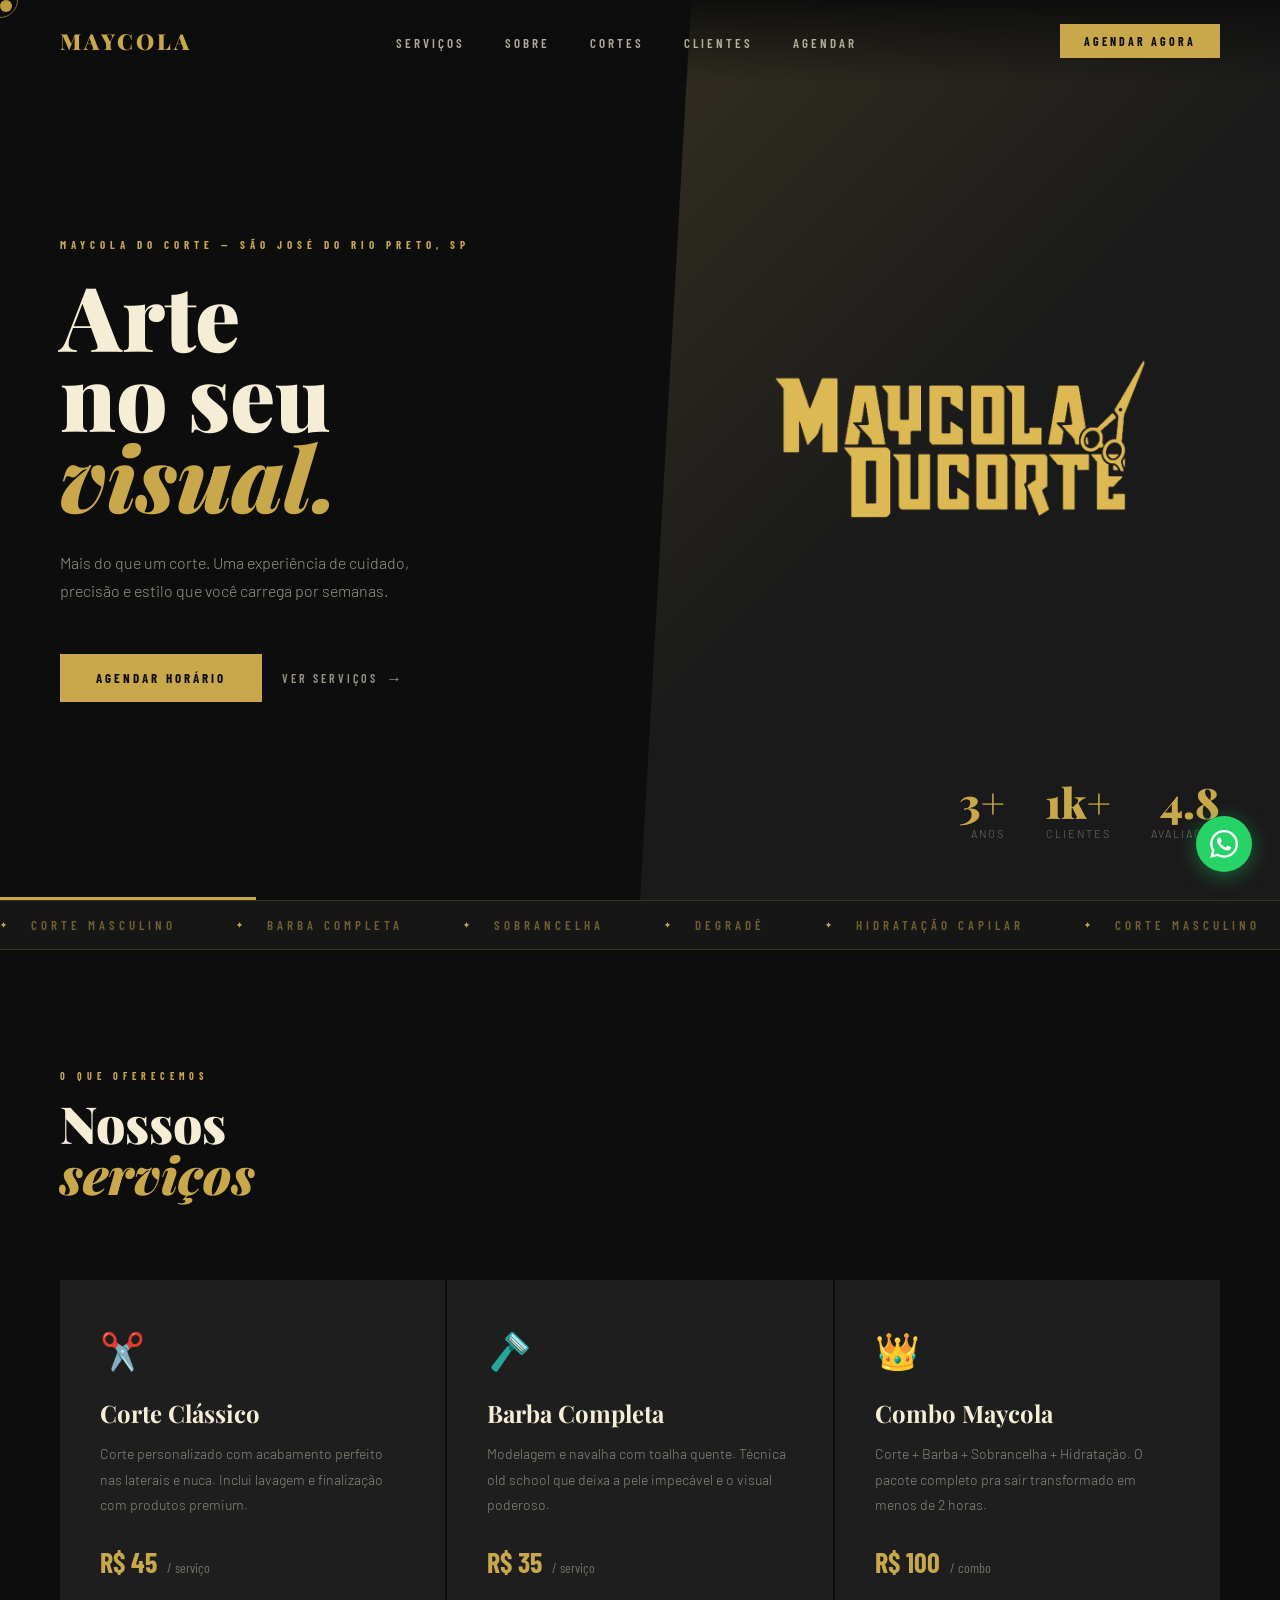
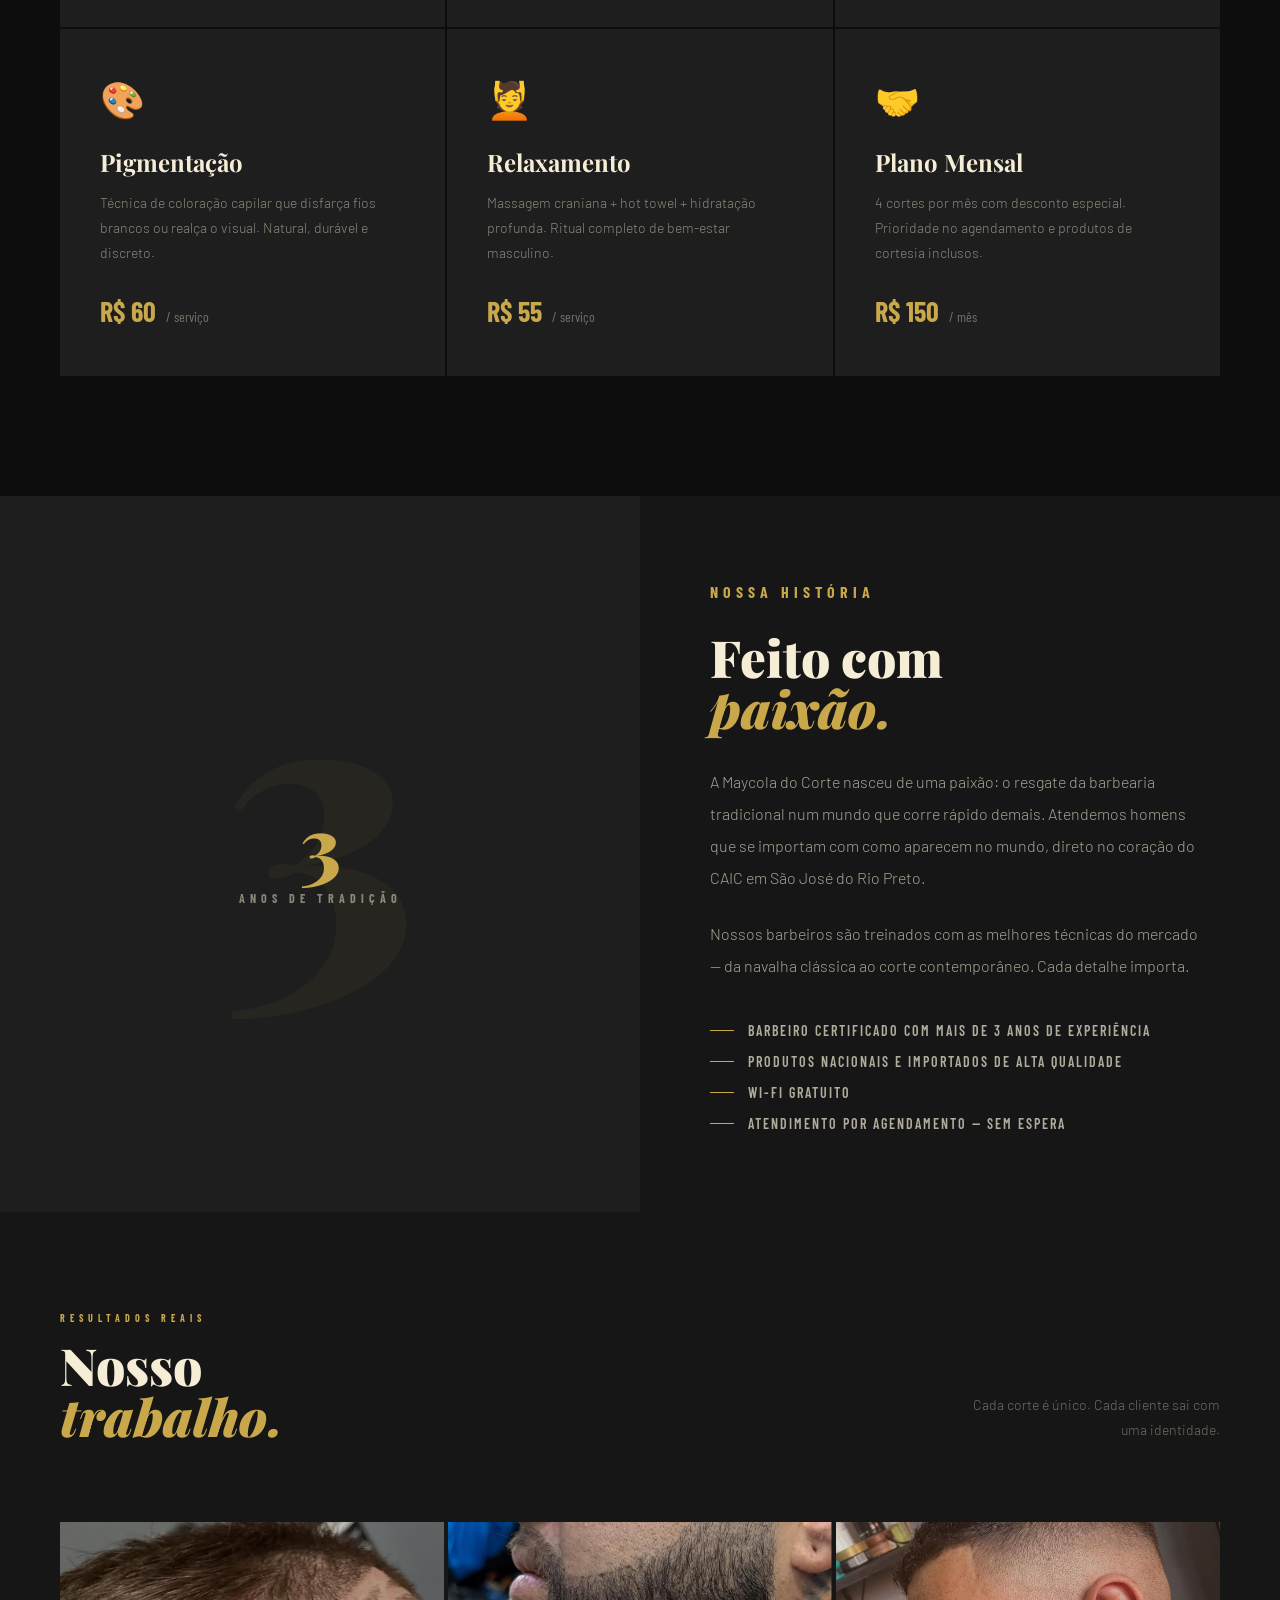
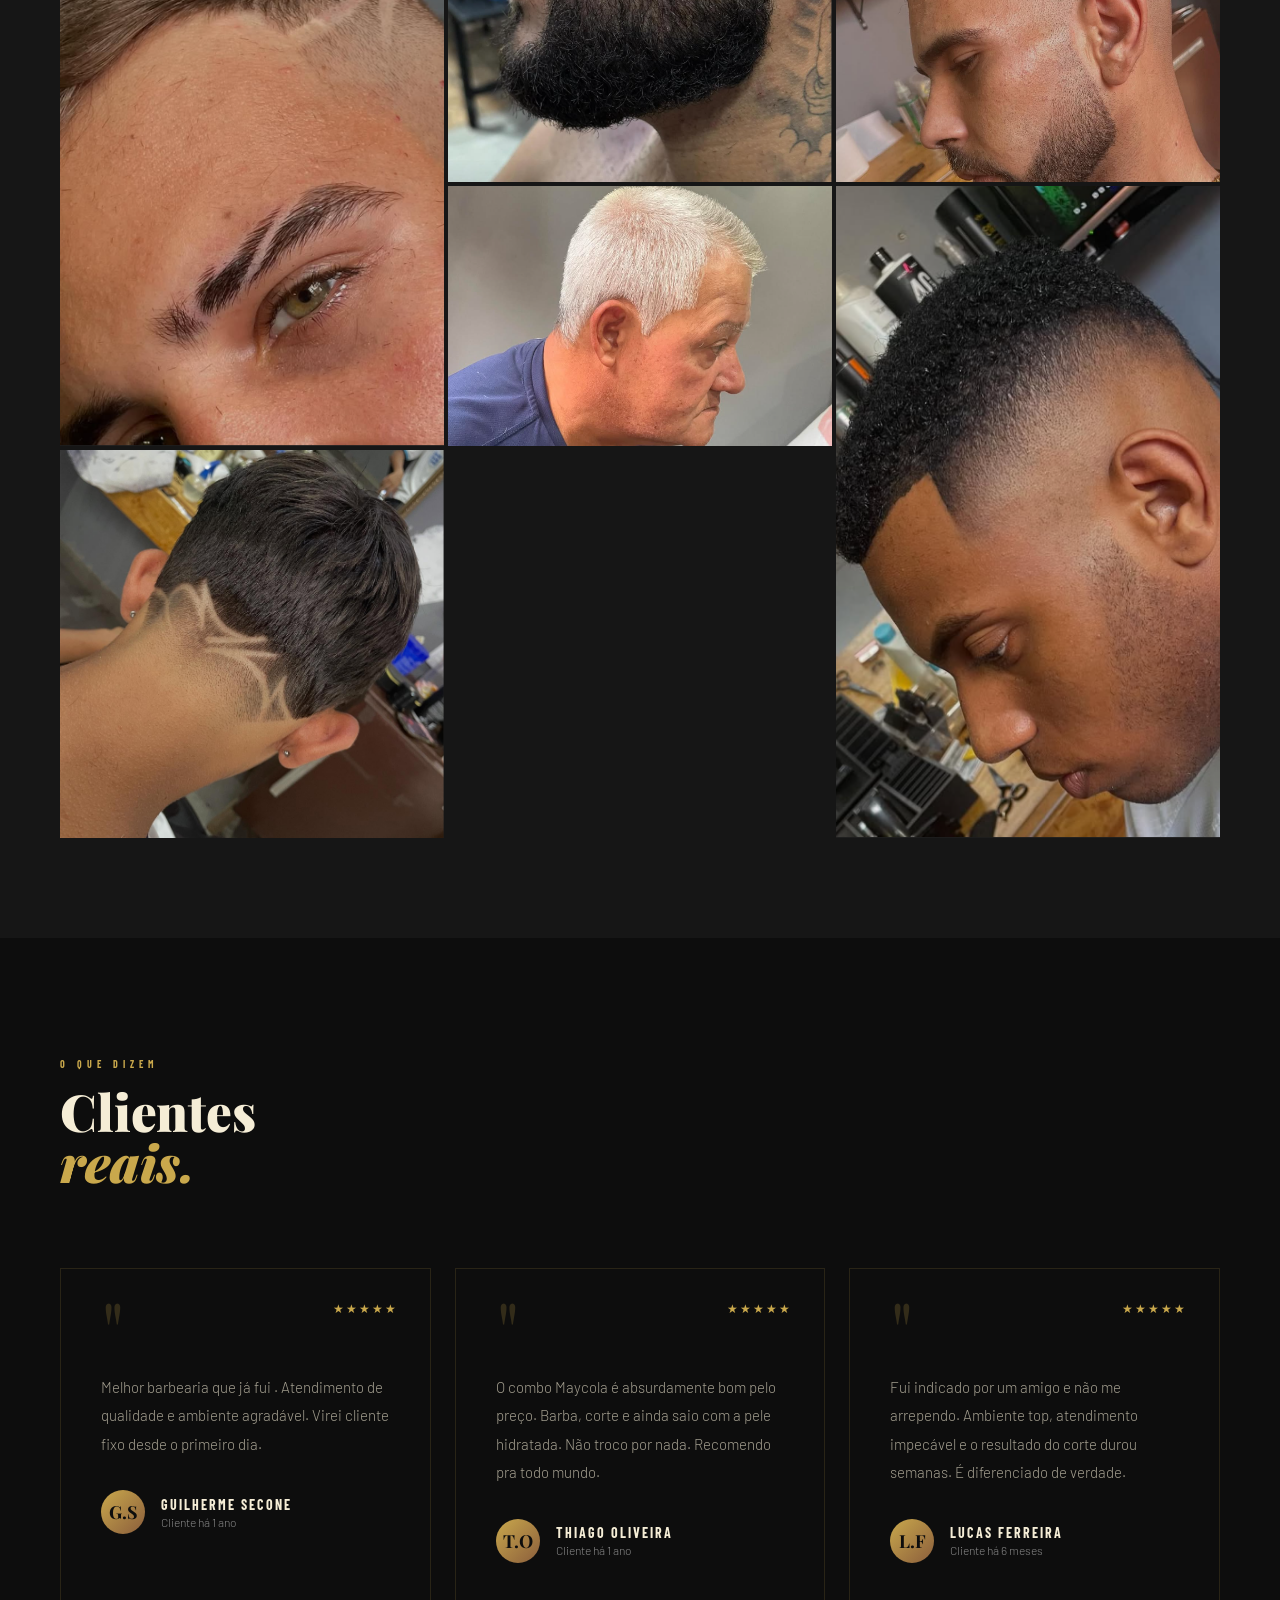
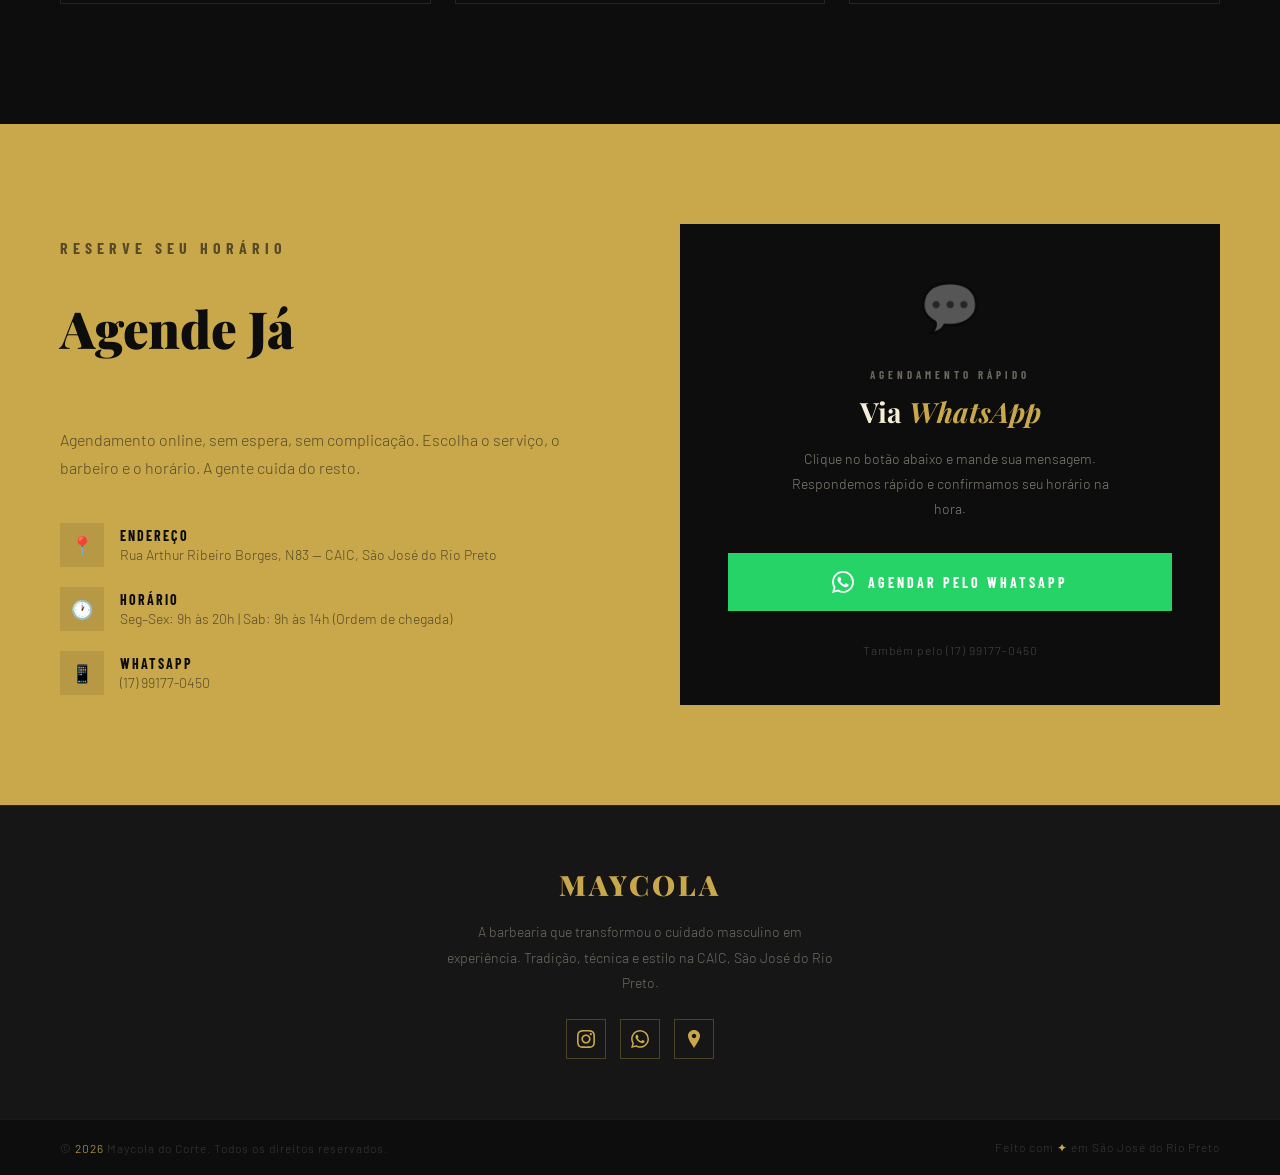
==== index.html @ 290f76c2 "imagens e detalhes" ====
<!DOCTYPE html>
<html lang="pt-BR">
<head>
<meta charset="UTF-8">
<meta name="viewport" content="width=device-width, initial-scale=1.0">
<title>Maycola do Corte — Barbearia em São José do Rio Preto</title>

  <!-- SEO -->
  <meta name="description" content="Maycola do Corte: barbearia premium no CAIC, São José do Rio Preto. Cortes masculinos, barba completa, degradê e combo. Agende pelo WhatsApp!">
  <meta name="robots" content="index, follow">
  <link rel="canonical" href="https://maycoladocorte.com.br/">

  <!-- Open Graph -->
  <meta property="og:type"        content="website">
  <meta property="og:url"         content="https://maycoladocorte.com.br/">
  <meta property="og:title"       content="Maycola do Corte — Tradição & Estilo">
  <meta property="og:description" content="Barbearia premium no CAIC, São José do Rio Preto. Corte, barba, degradê e combo. Agende agora!">
  <meta property="og:image"       content="https://maycoladocorte.com.br/og-image.jpg">
  <meta property="og:locale"      content="pt_BR">

  <!-- Twitter Card -->
  <meta name="twitter:card"        content="summary_large_image">
  <meta name="twitter:title"       content="Maycola do Corte — Tradição & Estilo">
  <meta name="twitter:description" content="Barbearia premium no CAIC, São José do Rio Preto.">
  <meta name="twitter:image"       content="https://maycoladocorte.com.br/og-image.jpg">

  <!-- Favicon -->
  <link rel="icon" href="favicon.svg" type="image/svg+xml">
  <link rel="alternate icon" href="favicon.ico">
<link href="https://fonts.googleapis.com/css2?family=Playfair+Display:ital,wght@0,700;0,900;1,700&family=Barlow:wght@300;400;500&family=Barlow+Condensed:wght@600;700&display=swap" rel="stylesheet">
<link rel="stylesheet" href="style.css">
</head>
<body>

<div class="cursor" id="cursor"></div>
<div class="cursor-ring" id="cursorRing"></div>

<!-- NAV -->
<nav>
  <div class="nav-logo">Maycola</div>
  <ul class="nav-links">
    <li><a href="#servicos">Serviços</a></li>
    <li><a href="#sobre">Sobre</a></li>
    <li><a href="#galeria">Cortes</a></li>
    <li><a href="#depoimentos">Clientes</a></li>
    <li><a href="#agendamento">Agendar</a></li>
  </ul>
  <a href="#agendamento" class="nav-cta">Agendar agora</a>
</nav>

<!-- HERO -->
<section class="hero">
  <div class="hero-left">
    <p class="hero-tag">Maycola do Corte — São José do Rio Preto, SP</p>
    <h1 class="hero-title">
      Arte<br>no seu<br><em>visual.</em>
    </h1>
    <p class="hero-desc">
      Mais do que um corte. Uma experiência de cuidado, precisão e estilo que você carrega por semanas.
    </p>
    <div class="hero-actions">
      <a href="#agendamento" class="btn-primary"><span>Agendar horário</span></a>
      <a href="#servicos" class="btn-ghost">Ver serviços</a>
    </div>
    <div class="hero-line"></div>
  </div>

  <div class="hero-right">
    <div class="hero-img-wrap">
      <div class="hero-img-bg">
        <!-- Logo Maycola do Corte -->
        <img
          src="[data-uri]"
          alt="Maycola du Corte"
          class="barber-illustration"
          style="mix-blend-mode: lighten; filter: brightness(1.1);"
        />
      </div>
    </div>

    <div class="hero-stats">
      <div class="stat">
        <div class="stat-num">3+</div>
        <div class="stat-label">Anos</div>
      </div>
      <div class="stat">
        <div class="stat-num">1k+</div>
        <div class="stat-label">Clientes</div>
      </div>
      <div class="stat">
        <div class="stat-num">4.8</div>
        <div class="stat-label">Avaliação</div>
      </div>
    </div>
  </div>
</section>

<!-- MARQUEE -->
<div class="marquee-section">
  <div class="marquee-track" aria-hidden="true">
    <div class="marquee-item">Corte masculino</div>
    <div class="marquee-item">Barba completa</div>
    <div class="marquee-item">Sobrancelha</div>
    <div class="marquee-item">Degradê</div>
    <div class="marquee-item">Hidratação capilar</div>
  </div>
</div>

<!-- SERVIÇOS -->
<section class="section" id="servicos">
  <div class="section-header">
    <div>
      <p class="section-tag">O que oferecemos</p>
      <h2 class="section-title">Nossos<br><em>serviços</em></h2>
    </div>
  </div>

  <div class="services-grid">
    <div class="service-card reveal">
      <span class="service-icon">✂️</span>
      <h3 class="service-name">Corte Clássico</h3>
      <p class="service-desc">Corte personalizado com acabamento perfeito nas laterais e nuca. Inclui lavagem e finalização com produtos premium.</p>
      <div class="service-price">R$ 45 <span>/ serviço</span></div>
    </div>
    <div class="service-card reveal">
      <span class="service-icon">🪒</span>
      <h3 class="service-name">Barba Completa</h3>
      <p class="service-desc">Modelagem e navalha com toalha quente. Técnica old school que deixa a pele impecável e o visual poderoso.</p>
      <div class="service-price">R$ 35 <span>/ serviço</span></div>
    </div>
    <div class="service-card reveal">
      <span class="service-icon">👑</span>
      <h3 class="service-name">Combo Maycola</h3>
      <p class="service-desc">Corte + Barba + Sobrancelha + Hidratação. O pacote completo pra sair transformado em menos de 2 horas.</p>
      <div class="service-price">R$ 100 <span>/ combo</span></div>
    </div>
    <div class="service-card reveal">
      <span class="service-icon">🎨</span>
      <h3 class="service-name">Pigmentação</h3>
      <p class="service-desc">Técnica de coloração capilar que disfarça fios brancos ou realça o visual. Natural, durável e discreto.</p>
      <div class="service-price">R$ 60 <span>/ serviço</span></div>
    </div>
    <div class="service-card reveal">
      <span class="service-icon">💆</span>
      <h3 class="service-name">Relaxamento</h3>
      <p class="service-desc">Massagem craniana + hot towel + hidratação profunda. Ritual completo de bem-estar masculino.</p>
      <div class="service-price">R$ 55 <span>/ serviço</span></div>
    </div>
    <div class="service-card reveal">
      <span class="service-icon">🤝</span>
      <h3 class="service-name">Plano Mensal</h3>
      <p class="service-desc">4 cortes por mês com desconto especial. Prioridade no agendamento e produtos de cortesia inclusos.</p>
      <div class="service-price">R$ 150 <span>/ mês</span></div>
    </div>
  </div>
</section>

<!-- SOBRE -->
<section class="about-section" id="sobre">
  <div class="about-visual">
    <div class="about-num">3</div>
    <div class="about-badge">
      <div class="about-badge-year">3</div>
      <div class="about-badge-label">Anos de tradição</div>
    </div>
  </div>
  <div class="about-content">
    <p class="section-tag">Nossa história</p>
    <h2 class="section-title section-title--dark-margin">Feito com<br><em>paixão.</em></h2>
    <p>A Maycola do Corte nasceu de uma paixão: o resgate da barbearia tradicional num mundo que corre rápido demais. Atendemos homens que se importam com como aparecem no mundo, direto no coração do CAIC em São José do Rio Preto.</p>
    <p>Nossos barbeiros são treinados com as melhores técnicas do mercado — da navalha clássica ao corte contemporâneo. Cada detalhe importa.</p>
    <ul class="about-list">
      <li>Barbeiro certificado com mais de 3 anos de experiência</li>
      <li>Produtos nacionais e importados de alta qualidade</li>
      <li>Wi-Fi gratuito</li>
      <li>Atendimento por agendamento — sem espera</li>
    </ul>
  </div>
</section>

<!-- GALERIA -->
<section class="section gallery-section" id="galeria" style="background: var(--dark-2); padding-top: 100px; padding-bottom: 100px;">
  <div class="section-header">
    <div>
      <p class="section-tag">Resultados reais</p>
      <h2 class="section-title">Nosso<br><em>trabalho.</em></h2>
    </div>
    <p style="font-size:14px; color:rgba(245,237,214,0.4); max-width:260px; line-height:1.8; text-align:right;">Cada corte é único. Cada cliente sai com uma identidade.</p>
  </div>

  <div class="gallery-grid">
    <div class="gallery-item reveal tall">
      <img src="images/sobrancelha.png" alt="Sobrancelha" loading="lazy">
      <div class="gallery-overlay"><span>Sobrancelha</span></div>
    </div>
    <div class="gallery-item reveal">
      <img src="images/barba.png" alt="Barba modelada" loading="lazy">
      <div class="gallery-overlay"><span>Barba Completa</span></div>
    </div>
    <div class="gallery-item reveal">
      <img src="images/fade+barba.png" alt="Fade masculino" loading="lazy">
      <div class="gallery-overlay"><span>Fade + Barba</span></div>
    </div>
    <div class="gallery-item reveal">
      <img src="images/social.png" alt="Corte social" loading="lazy">
      <div class="gallery-overlay"><span>Social</span></div>
    </div>
    <div class="gallery-item reveal tall">
      <img src= "images/degrade11.png" alt="Degradê" loading="lazy">
      <div class="gallery-overlay"><span>Degradê</span></div>
    </div>
    <div class="gallery-item reveal">
      <img src= "images/degrade.png" alt="Corte degradê" loading="lazy">
      <div class="gallery-overlay"><span>Degradê + freestyle</span></div>
    </div>
  </div>
</section>

<!-- DEPOIMENTOS -->
<section class="testimonials-section" id="depoimentos">
  <div class="section-header">
    <div>
      <p class="section-tag">O que dizem</p>
      <h2 class="section-title">Clientes<br><em>reais.</em></h2>
    </div>
  </div>

  <div class="testimonials-grid">
    <div class="testimonial-card reveal">
      <div class="stars">★★★★★</div>
      <span class="quote-mark">"</span>
      <p class="testimonial-text">Melhor barbearia que já fui . Atendimento de qualidade e ambiente agradável. Virei cliente fixo desde o primeiro dia.</p>
      <div class="testimonial-author">
        <div class="author-avatar">G.S</div>
        <div>
          <div class="author-name">Guilherme Secone</div>
          <div class="author-role">Cliente há 1 ano</div>
        </div>
      </div>
    </div>
    <div class="testimonial-card reveal">
      <div class="stars">★★★★★</div>
      <span class="quote-mark">"</span>
      <p class="testimonial-text">O combo Maycola é absurdamente bom pelo preço. Barba, corte e ainda saio com a pele hidratada. Não troco por nada. Recomendo pra todo mundo.</p>
      <div class="testimonial-author">
        <div class="author-avatar">T.O</div>
        <div>
          <div class="author-name">Thiago Oliveira</div>
          <div class="author-role">Cliente há 1 ano</div>
        </div>
      </div>
    </div>
    <div class="testimonial-card reveal">
      <div class="stars">★★★★★</div>
      <span class="quote-mark">"</span>
      <p class="testimonial-text">Fui indicado por um amigo e não me arrependo. Ambiente top, atendimento impecável e o resultado do corte durou semanas. É diferenciado de verdade.</p>
      <div class="testimonial-author">
        <div class="author-avatar">L.F</div>
        <div>
          <div class="author-name">Lucas Ferreira</div>
          <div class="author-role">Cliente há 6 meses</div>
        </div>
      </div>
    </div>
  </div>
</section>

<!-- AGENDAMENTO -->
<section class="booking-section" id="agendamento">
  <div class="booking-left">
    <p class="section-tag">Reserve seu horário</p>
    <h2 class="section-title">Agende Já<br><em>Maycola.</em></h2>
    <p>Agendamento online, sem espera, sem complicação. Escolha o serviço, o barbeiro e o horário. A gente cuida do resto.</p>
    <div class="booking-info">
      <div class="booking-info-item">
        <div class="booking-info-icon">📍</div>
        <div class="booking-info-text">
          <strong>Endereço</strong>
          <span>Rua Arthur Ribeiro Borges, N83 — CAIC, São José do Rio Preto</span>
        </div>
      </div>
      <div class="booking-info-item">
        <div class="booking-info-icon">🕐</div>
        <div class="booking-info-text">
          <strong>Horário</strong>
          <span>Seg–Sex: 9h às 20h | Sab: 9h às 14h (Ordem de chegada)</span>
        </div>
      </div>
      <div class="booking-info-item">
        <div class="booking-info-icon">📱</div>
        <div class="booking-info-text">
          <strong>WhatsApp</strong>
          <span>(17) 99177-0450</span>
        </div>
      </div>
    </div>
  </div>

  <div class="booking-form reveal" style="display:flex; flex-direction:column; justify-content:center; align-items:center; gap:32px; text-align:center;">
    <div style="font-family:'Playfair Display',serif; font-size:48px; color:var(--gold); opacity:0.3;">💬</div>
    <div>
      <p style="font-family:'Barlow Condensed',sans-serif; font-size:11px; font-weight:700; letter-spacing:4px; text-transform:uppercase; color:rgba(245,237,214,0.4); margin-bottom:12px;">Agendamento rápido</p>
      <h3 style="font-family:'Playfair Display',serif; font-size:28px; color:var(--cream); margin-bottom:16px;">Via <em style="color:var(--gold);">WhatsApp</em></h3>
      <p style="font-size:14px; color:rgba(245,237,214,0.5); line-height:1.8; max-width:320px;">Clique no botão abaixo e mande sua mensagem. Respondemos rápido e confirmamos seu horário na hora.</p>
    </div>
    <a
      href="https://wa.me/5517991770450?text=Olá%2C%20vim%20pelo%20site%20e%20quero%20agendar%20um%20horário%20na%20Maycola%20do%20Corte!%20%F0%9F%92%88"
      target="_blank"
      style="display:inline-flex; align-items:center; gap:14px; background:#25D366; color:#fff; font-family:'Barlow Condensed',sans-serif; font-size:14px; font-weight:700; letter-spacing:3px; text-transform:uppercase; padding:18px 40px; text-decoration:none; transition:background 0.3s; width:100%; justify-content:center;"
      onmouseover="this.style.background='#1ebe5d'"
      onmouseout="this.style.background='#25D366'"
    >
      <svg width="22" height="22" viewBox="0 0 24 24" fill="white"><path d="M17.472 14.382c-.297-.149-1.758-.867-2.03-.967-.273-.099-.471-.148-.67.15-.197.297-.767.966-.94 1.164-.173.199-.347.223-.644.075-.297-.15-1.255-.463-2.39-1.475-.883-.788-1.48-1.761-1.653-2.059-.173-.297-.018-.458.13-.606.134-.133.298-.347.446-.52.149-.174.198-.298.298-.497.099-.198.05-.371-.025-.52-.075-.149-.669-1.612-.916-2.207-.242-.579-.487-.5-.669-.51-.173-.008-.371-.01-.57-.01-.198 0-.52.074-.792.372-.272.297-1.04 1.016-1.04 2.479 0 1.462 1.065 2.875 1.213 3.074.149.198 2.096 3.2 5.077 4.487.709.306 1.262.489 1.694.625.712.227 1.36.195 1.871.118.571-.085 1.758-.719 2.006-1.413.248-.694.248-1.289.173-1.413-.074-.124-.272-.198-.57-.347m-5.421 7.403h-.004a9.87 9.87 0 01-5.031-1.378l-.361-.214-3.741.982.998-3.648-.235-.374a9.86 9.86 0 01-1.51-5.26c.001-5.45 4.436-9.884 9.888-9.884 2.64 0 5.122 1.03 6.988 2.898a9.825 9.825 0 012.893 6.994c-.003 5.45-4.437 9.884-9.885 9.884m8.413-18.297A11.815 11.815 0 0012.05 0C5.495 0 .16 5.335.157 11.892c0 2.096.547 4.142 1.588 5.945L.057 24l6.305-1.654a11.882 11.882 0 005.683 1.448h.005c6.554 0 11.89-5.335 11.893-11.893a11.821 11.821 0 00-3.48-8.413z"/></svg>
      Agendar pelo WhatsApp
    </a>
    <p style="font-size:12px; color:rgba(245,237,214,0.25); letter-spacing:1px;">Também pelo (17) 99177-0450</p>
  </div>
</section>

<!-- FOOTER -->
<footer>
  <div>
    <div class="footer-brand">MAYCOLA</div>
    <p class="footer-desc">A barbearia que transformou o cuidado masculino em experiência. Tradição, técnica e estilo na CAIC, São José do Rio Preto.</p>
    <div class="social-icons">
      <!-- Instagram -->
      <a href="https://instagram.com/maycoladucorte" target="_blank" class="social-icon" aria-label="Siga-nos no Instagram">
        <svg viewBox="0 0 24 24" xmlns="http://www.w3.org/2000/svg"><path d="M12 2.163c3.204 0 3.584.012 4.85.07 3.252.148 4.771 1.691 4.919 4.919.058 1.265.069 1.645.069 4.849 0 3.205-.012 3.584-.069 4.849-.149 3.225-1.664 4.771-4.919 4.919-1.266.058-1.644.07-4.85.07-3.204 0-3.584-.012-4.849-.07-3.26-.149-4.771-1.699-4.919-4.92-.058-1.265-.07-1.644-.07-4.849 0-3.204.013-3.583.07-4.849.149-3.227 1.664-4.771 4.919-4.919 1.266-.057 1.645-.069 4.849-.069zm0-2.163c-3.259 0-3.667.014-4.947.072-4.358.2-6.78 2.618-6.98 6.98-.059 1.281-.073 1.689-.073 4.948 0 3.259.014 3.668.072 4.948.2 4.358 2.618 6.78 6.98 6.98 1.281.058 1.689.072 4.948.072 3.259 0 3.668-.014 4.948-.072 4.354-.2 6.782-2.618 6.979-6.98.059-1.28.073-1.689.073-4.948 0-3.259-.014-3.667-.072-4.947-.196-4.354-2.617-6.78-6.979-6.98-1.281-.059-1.69-.073-4.949-.073zm0 5.838c-3.403 0-6.162 2.759-6.162 6.162s2.759 6.163 6.162 6.163 6.162-2.759 6.162-6.163c0-3.403-2.759-6.162-6.162-6.162zm0 10.162c-2.209 0-4-1.79-4-4 0-2.209 1.791-4 4-4s4 1.791 4 4c0 2.21-1.791 4-4 4zm6.406-11.845c-.796 0-1.441.645-1.441 1.44s.645 1.44 1.441 1.44c.795 0 1.439-.645 1.439-1.44s-.644-1.44-1.439-1.44z"/></svg>
      </a>
      <!-- WhatsApp -->
      <a href="https://wa.me/5517991770450" target="_blank" class="social-icon" aria-label="Fale conosco pelo WhatsApp">
        <svg viewBox="0 0 24 24" xmlns="http://www.w3.org/2000/svg"><path d="M17.472 14.382c-.297-.149-1.758-.867-2.03-.967-.273-.099-.471-.148-.67.15-.197.297-.767.966-.94 1.164-.173.199-.347.223-.644.075-.297-.15-1.255-.463-2.39-1.475-.883-.788-1.48-1.761-1.653-2.059-.173-.297-.018-.458.13-.606.134-.133.298-.347.446-.52.149-.174.198-.298.298-.497.099-.198.05-.371-.025-.52-.075-.149-.669-1.612-.916-2.207-.242-.579-.487-.5-.669-.51-.173-.008-.371-.01-.57-.01-.198 0-.52.074-.792.372-.272.297-1.04 1.016-1.04 2.479 0 1.462 1.065 2.875 1.213 3.074.149.198 2.096 3.2 5.077 4.487.709.306 1.262.489 1.694.625.712.227 1.36.195 1.871.118.571-.085 1.758-.719 2.006-1.413.248-.694.248-1.289.173-1.413-.074-.124-.272-.198-.57-.347m-5.421 7.403h-.004a9.87 9.87 0 01-5.031-1.378l-.361-.214-3.741.982.998-3.648-.235-.374a9.86 9.86 0 01-1.51-5.26c.001-5.45 4.436-9.884 9.888-9.884 2.64 0 5.122 1.03 6.988 2.898a9.825 9.825 0 012.893 6.994c-.003 5.45-4.437 9.884-9.885 9.884m8.413-18.297A11.815 11.815 0 0012.05 0C5.495 0 .16 5.335.157 11.892c0 2.096.547 4.142 1.588 5.945L.057 24l6.305-1.654a11.882 11.882 0 005.683 1.448h.005c6.554 0 11.89-5.335 11.893-11.893a11.821 11.821 0 00-3.48-8.413z"/></svg>
      </a>
      <!-- Google Maps -->
      <a href="https://maps.google.com/?q=Rua+Arthur+Ribeiro+Borges+83+CAIC+Sao+Jose+do+Rio+Preto" target="_blank" class="social-icon" aria-label="Ver localização no Google Maps">
        <svg viewBox="0 0 24 24" xmlns="http://www.w3.org/2000/svg"><path d="M12 0C7.802 0 4 3.403 4 7.602 4 11.8 7.469 16.812 12 24c4.531-7.188 8-12.2 8-16.398C20 3.403 16.199 0 12 0zm0 11c-1.657 0-3-1.343-3-3s1.343-3 3-3 3 1.343 3 3-1.343 3-3 3z"/></svg>
      </a>
    </div>
  </div>

</footer>

<div class="footer-bottom">
  <p>© <span id="footer-year"></span> Maycola do Corte. Todos os direitos reservados.</p>
  <p>Feito com <span>✦</span> em São José do Rio Preto</p>
</div>

<script src="script.js" defer></script>

<!-- BOTÃO FLUTUANTE WHATSAPP -->
<a href="https://wa.me/5517991770450?text=Olá%2C%20vim%20pelo%20site%20e%20quero%20agendar%20um%20horário%20na%20Maycola%20do%20Corte!%20%F0%9F%92%88" target="_blank" class="whatsapp-float" aria-label="Agendar pelo WhatsApp">
  <span class="tooltip">Agendar agora</span>
  <svg viewBox="0 0 24 24" xmlns="http://www.w3.org/2000/svg"><path d="M17.472 14.382c-.297-.149-1.758-.867-2.03-.967-.273-.099-.471-.148-.67.15-.197.297-.767.966-.94 1.164-.173.199-.347.223-.644.075-.297-.15-1.255-.463-2.39-1.475-.883-.788-1.48-1.761-1.653-2.059-.173-.297-.018-.458.13-.606.134-.133.298-.347.446-.52.149-.174.198-.298.298-.497.099-.198.05-.371-.025-.52-.075-.149-.669-1.612-.916-2.207-.242-.579-.487-.5-.669-.51-.173-.008-.371-.01-.57-.01-.198 0-.52.074-.792.372-.272.297-1.04 1.016-1.04 2.479 0 1.462 1.065 2.875 1.213 3.074.149.198 2.096 3.2 5.077 4.487.709.306 1.262.489 1.694.625.712.227 1.36.195 1.871.118.571-.085 1.758-.719 2.006-1.413.248-.694.248-1.289.173-1.413-.074-.124-.272-.198-.57-.347m-5.421 7.403h-.004a9.87 9.87 0 01-5.031-1.378l-.361-.214-3.741.982.998-3.648-.235-.374a9.86 9.86 0 01-1.51-5.26c.001-5.45 4.436-9.884 9.888-9.884 2.64 0 5.122 1.03 6.988 2.898a9.825 9.825 0 012.893 6.994c-.003 5.45-4.437 9.884-9.885 9.884m8.413-18.297A11.815 11.815 0 0012.05 0C5.495 0 .16 5.335.157 11.892c0 2.096.547 4.142 1.588 5.945L.057 24l6.305-1.654a11.882 11.882 0 005.683 1.448h.005c6.554 0 11.89-5.335 11.893-11.893a11.821 11.821 0 00-3.48-8.413z"/></svg>
</a>

</body>
</html>
---- style.css ----
:root {
    --gold: #C9A84C;
    --gold-light: #E8C96A;
    --dark: #0D0D0D;
    --dark-2: #161616;
    --dark-3: #1E1E1E;
    --cream: #F5EDD6;
    --text-muted: #888;
}

* {
    margin: 0;
    padding: 0;
    box-sizing: border-box;
}

html {
    scroll-behavior: smooth;
}

body {
    background: var(--dark);
    color: var(--cream);
    font-family: 'Barlow', sans-serif;
    font-weight: 300;
    overflow-x: hidden;
    cursor: none;
}

/* Custom cursor */
.cursor {
    width: 12px;
    height: 12px;
    background: var(--gold);
    border-radius: 50%;
    position: fixed;
    top: 0;
    left: 0;
    pointer-events: none;
    z-index: 9999;
    transition: transform 0.15s ease;
    mix-blend-mode: difference;
}

.cursor-ring {
    width: 36px;
    height: 36px;
    border: 1px solid var(--gold);
    border-radius: 50%;
    position: fixed;
    top: 0;
    left: 0;
    pointer-events: none;
    z-index: 9998;
    transition: all 0.4s cubic-bezier(.23, 1, .32, 1);
    opacity: 0.6;
}

/* NAV */
nav {
    position: fixed;
    top: 0;
    left: 0;
    right: 0;
    z-index: 100;
    display: flex;
    justify-content: space-between;
    align-items: center;
    padding: 24px 60px;
    background: linear-gradient(to bottom, rgba(13, 13, 13, 0.95), transparent);
}

.nav-logo {
    font-family: 'Playfair Display', serif;
    font-size: 22px;
    font-weight: 900;
    letter-spacing: 3px;
    color: var(--gold);
    text-transform: uppercase;
}

.nav-links {
    display: flex;
    gap: 40px;
    list-style: none;
}

.nav-links a {
    font-family: 'Barlow Condensed', sans-serif;
    font-size: 13px;
    font-weight: 600;
    letter-spacing: 3px;
    text-transform: uppercase;
    color: var(--cream);
    text-decoration: none;
    opacity: 0.7;
    transition: opacity 0.3s, color 0.3s;
}

.nav-links a:hover {
    opacity: 1;
    color: var(--gold);
}

.nav-cta {
    font-family: 'Barlow Condensed', sans-serif;
    font-size: 12px;
    font-weight: 700;
    letter-spacing: 3px;
    text-transform: uppercase;
    color: var(--dark);
    background: var(--gold);
    padding: 10px 24px;
    text-decoration: none;
    transition: background 0.3s;
}

.nav-cta:hover {
    background: var(--gold-light);
}

/* HERO */
.hero {
    min-height: 100vh;
    display: grid;
    grid-template-columns: 1fr 1fr;
    position: relative;
    overflow: hidden;
}

.hero-left {
    display: flex;
    flex-direction: column;
    justify-content: center;
    padding: 120px 60px 80px;
    position: relative;
    z-index: 2;
}

.hero-tag {
    font-family: 'Barlow Condensed', sans-serif;
    font-size: 11px;
    font-weight: 700;
    letter-spacing: 5px;
    text-transform: uppercase;
    color: var(--gold);
    margin-bottom: 24px;
    opacity: 0;
    animation: fadeUp 0.8s ease 0.2s forwards;
}

.hero-title {
    font-family: 'Playfair Display', serif;
    font-size: clamp(60px, 7vw, 100px);
    font-weight: 900;
    line-height: 0.9;
    margin-bottom: 32px;
    opacity: 0;
    animation: fadeUp 0.8s ease 0.4s forwards;
}

.hero-title em {
    font-style: italic;
    color: var(--gold);
    display: block;
}

.hero-desc {
    font-size: 16px;
    line-height: 1.8;
    color: rgba(245, 237, 214, 0.6);
    max-width: 380px;
    margin-bottom: 48px;
    opacity: 0;
    animation: fadeUp 0.8s ease 0.6s forwards;
}

.hero-actions {
    display: flex;
    gap: 20px;
    align-items: center;
    opacity: 0;
    animation: fadeUp 0.8s ease 0.8s forwards;
}

.btn-primary {
    font-family: 'Barlow Condensed', sans-serif;
    font-size: 13px;
    font-weight: 700;
    letter-spacing: 3px;
    text-transform: uppercase;
    color: var(--dark);
    background: var(--gold);
    padding: 16px 36px;
    text-decoration: none;
    display: inline-block;
    position: relative;
    overflow: hidden;
    transition: color 0.4s;
}

.btn-primary::before {
    content: '';
    position: absolute;
    inset: 0;
    background: var(--dark);
    transform: translateX(-100%);
    transition: transform 0.4s cubic-bezier(.23, 1, .32, 1);
}

.btn-primary:hover {
    color: var(--gold);
}

.btn-primary:hover::before {
    transform: translateX(0);
}

.btn-primary span {
    position: relative;
    z-index: 1;
}

.btn-ghost {
    font-family: 'Barlow Condensed', sans-serif;
    font-size: 12px;
    font-weight: 600;
    letter-spacing: 3px;
    text-transform: uppercase;
    color: var(--cream);
    text-decoration: none;
    opacity: 0.6;
    transition: opacity 0.3s;
    display: flex;
    align-items: center;
    gap: 8px;
}

.btn-ghost:hover {
    opacity: 1;
}

.btn-ghost::after {
    content: '→';
    font-size: 16px;
}

.hero-right {
    position: relative;
    overflow: hidden;
}

.hero-img-wrap {
    position: absolute;
    inset: 0;
    clip-path: polygon(8% 0, 100% 0, 100% 100%, 0% 100%);
}

.hero-img-bg {
    position: absolute;
    inset: 0;
    background:
        linear-gradient(135deg, rgba(201, 168, 76, 0.15) 0%, transparent 50%),
        #1a1a1a;
    display: flex;
    align-items: center;
    justify-content: center;
}

/* SVG illustration placeholder */
.barber-illustration {
    width: 70%;
    max-width: 400px;
    opacity: 0;
    animation: fadeIn 1.2s ease 1s forwards;
}

.hero-stats {
    position: absolute;
    bottom: 60px;
    right: 60px;
    display: flex;
    gap: 40px;
    opacity: 0;
    animation: fadeUp 0.8s ease 1.2s forwards;
}

.stat {
    text-align: right;
}

.stat-num {
    font-family: 'Playfair Display', serif;
    font-size: 42px;
    font-weight: 900;
    color: var(--gold);
    line-height: 1;
}

.stat-label {
    font-size: 11px;
    letter-spacing: 2px;
    text-transform: uppercase;
    color: rgba(245, 237, 214, 0.4);
    margin-top: 4px;
}

/* Decorative line */
.hero-line {
    position: absolute;
    left: 0;
    bottom: 0;
    height: 3px;
    background: var(--gold);
    width: 0;
    animation: lineGrow 1s ease 1.4s forwards;
}

/* MARQUEE */
.marquee-section {
    border-top: 1px solid rgba(201, 168, 76, 0.2);
    border-bottom: 1px solid rgba(201, 168, 76, 0.2);
    overflow: hidden;
    padding: 16px 0;
    background: var(--dark-2);
}

.marquee-track {
    display: flex;
    gap: 60px;
    animation: marquee 20s linear infinite;
    white-space: nowrap;
}

.marquee-item {
    font-family: 'Barlow Condensed', sans-serif;
    font-size: 13px;
    font-weight: 600;
    letter-spacing: 4px;
    text-transform: uppercase;
    color: rgba(201, 168, 76, 0.5);
    display: flex;
    align-items: center;
    gap: 20px;
    flex-shrink: 0;
}

.marquee-item::before {
    content: '✦';
    color: var(--gold);
    font-size: 8px;
}

/* SERVIÇOS */
.section {
    padding: 120px 60px;
}

.section-header {
    display: flex;
    align-items: flex-end;
    justify-content: space-between;
    margin-bottom: 80px;
}

.section-tag {
    font-family: 'Barlow Condensed', sans-serif;
    font-size: 10px;
    font-weight: 700;
    letter-spacing: 5px;
    text-transform: uppercase;
    color: var(--gold);
    margin-bottom: 16px;
}

.section-title {
    font-family: 'Playfair Display', serif;
    font-size: clamp(36px, 4vw, 56px);
    font-weight: 900;
    line-height: 1;
}

.section-title em {
    font-style: italic;
    color: var(--gold);
}

.services-grid {
    display: grid;
    grid-template-columns: repeat(3, 1fr);
    gap: 2px;
}

.service-card {
    background: var(--dark-3);
    padding: 48px 40px;
    position: relative;
    overflow: hidden;
    transition: background 0.4s;
    cursor: none;
}

.service-card::before {
    content: '';
    position: absolute;
    bottom: 0;
    left: 0;
    height: 3px;
    width: 0;
    background: var(--gold);
    transition: width 0.5s cubic-bezier(.23, 1, .32, 1);
}

.service-card:hover {
    background: #222;
}

.service-card:hover::before {
    width: 100%;
}

.service-icon {
    font-size: 36px;
    margin-bottom: 24px;
    display: block;
}

.service-name {
    font-family: 'Playfair Display', serif;
    font-size: 24px;
    font-weight: 700;
    margin-bottom: 12px;
}

.service-desc {
    font-size: 14px;
    line-height: 1.8;
    color: rgba(245, 237, 214, 0.5);
    margin-bottom: 28px;
}

.service-price {
    font-family: 'Barlow Condensed', sans-serif;
    font-size: 28px;
    font-weight: 700;
    color: var(--gold);
}

.service-price span {
    font-size: 14px;
    color: rgba(245, 237, 214, 0.4);
    font-weight: 400;
    margin-left: 4px;
}

/* SOBRE */
.about-section {
    display: grid;
    grid-template-columns: 1fr 1fr;
    min-height: 600px;
    background: var(--dark-2);
}

.about-visual {
    position: relative;
    background: var(--dark-3);
    overflow: hidden;
    display: flex;
    align-items: center;
    justify-content: center;
}

.about-num {
    font-family: 'Playfair Display', serif;
    font-size: 380px;
    font-weight: 900;
    color: rgba(201, 168, 76, 0.05);
    position: absolute;
    line-height: 1;
    user-select: none;
    margin-bottom: 100px;
}

.about-badge {
    position: relative;
    z-index: 2;
    text-align: center;
}

.about-badge-year {
    font-family: 'Playfair Display', serif;
    font-size: 80px;
    font-weight: 900;
    color: var(--gold);
    line-height: 1;
}

.about-badge-label {
    font-family: 'Barlow Condensed', sans-serif;
    font-size: 12px;
    font-weight: 700;
    letter-spacing: 5px;
    text-transform: uppercase;
    color: rgba(245, 237, 214, 0.5);
    margin-top: 8px;
}

.about-content .section-tag {
    color: var(--gold) !important;
}

.about-content {
    padding: 80px 70px;
    display: flex;
    flex-direction: column;
    justify-content: center;
}


.section-title--dark-margin {
    margin-bottom: 32px;
}

.about-content p {
    font-size: 16px;
    line-height: 2;
    color: rgba(245, 237, 214, 0.65);
    margin-bottom: 24px;
}

.about-list {
    list-style: none;
    margin-top: 16px;
    display: flex;
    flex-direction: column;
    gap: 14px;
}

.about-list li {
    display: flex;
    align-items: center;
    gap: 14px;
    font-family: 'Barlow Condensed', sans-serif;
    font-size: 14px;
    font-weight: 600;
    letter-spacing: 2px;
    text-transform: uppercase;
    color: rgba(245, 237, 214, 0.7);
}

.about-list li::before {
    content: '';
    width: 24px;
    height: 1px;
    background: var(--gold);
    flex-shrink: 0;
}

/* DEPOIMENTOS */
.testimonials-section {
    padding: 120px 60px;
    background: var(--dark);
}

.testimonials-grid {
    display: grid;
    grid-template-columns: repeat(3, 1fr);
    gap: 24px;
    margin-top: 80px;
}

.testimonial-card {
    border: 1px solid rgba(201, 168, 76, 0.15);
    padding: 40px;
    position: relative;
    transition: border-color 0.3s;
}

.testimonial-card:hover {
    border-color: rgba(201, 168, 76, 0.4);
}

.quote-mark {
    font-family: 'Playfair Display', serif;
    font-size: 80px;
    color: var(--gold);
    opacity: 0.2;
    line-height: 0.5;
    margin-bottom: 24px;
    display: block;
}

.testimonial-text {
    font-size: 15px;
    line-height: 1.9;
    color: rgba(245, 237, 214, 0.65);
    margin-bottom: 32px;
}

.testimonial-author {
    display: flex;
    align-items: center;
    gap: 16px;
}

.author-avatar {
    width: 44px;
    height: 44px;
    border-radius: 50%;
    background: linear-gradient(135deg, var(--gold), #8B5E3C);
    display: flex;
    align-items: center;
    justify-content: center;
    font-family: 'Playfair Display', serif;
    font-size: 18px;
    font-weight: 700;
    color: var(--dark);
    flex-shrink: 0;
}

.author-name {
    font-family: 'Barlow Condensed', sans-serif;
    font-weight: 700;
    font-size: 14px;
    letter-spacing: 2px;
    text-transform: uppercase;
}

.author-role {
    font-size: 12px;
    color: var(--text-muted);
    margin-top: 2px;
}

.stars {
    position: absolute;
    top: 32px;
    right: 32px;
    color: var(--gold);
    font-size: 12px;
    letter-spacing: 2px;
}

/* AGENDAMENTO */
.booking-section {
    background: var(--gold);
    padding: 100px 60px;
    display: grid;
    grid-template-columns: 1fr 1fr;
    gap: 80px;
    align-items: center;
}

.booking-left .section-tag {
    color: var(--dark);
    opacity: 0.6;
}

.booking-left .section-title {
    color: var(--dark);
    margin-bottom: 20px;
}

.booking-left p {
    color: rgba(13, 13, 13, 0.6);
    font-size: 16px;
    line-height: 1.8;
    margin-bottom: 40px;
}

.booking-info {
    display: flex;
    flex-direction: column;
    gap: 20px;
}

.booking-info-item {
    display: flex;
    align-items: center;
    gap: 16px;
}

.booking-info-icon {
    width: 44px;
    height: 44px;
    background: rgba(13, 13, 13, 0.1);
    display: flex;
    align-items: center;
    justify-content: center;
    font-size: 18px;
    flex-shrink: 0;
}

.booking-info-text strong {
    display: block;
    font-family: 'Barlow Condensed', sans-serif;
    font-weight: 700;
    font-size: 14px;
    letter-spacing: 2px;
    text-transform: uppercase;
    color: var(--dark);
}

.booking-info-text span {
    font-size: 14px;
    color: rgba(13, 13, 13, 0.6);
}

.booking-form {
    background: var(--dark);
    padding: 48px;
}

.form-group {
    margin-bottom: 24px;
}

.form-group label {
    display: block;
    font-family: 'Barlow Condensed', sans-serif;
    font-size: 11px;
    font-weight: 700;
    letter-spacing: 3px;
    text-transform: uppercase;
    color: rgba(245, 237, 214, 0.5);
    margin-bottom: 10px;
}

.form-group input,
.form-group select {
    width: 100%;
    background: rgba(255, 255, 255, 0.05);
    border: 1px solid rgba(201, 168, 76, 0.2);
    color: var(--cream);
    padding: 14px 18px;
    font-family: 'Barlow', sans-serif;
    font-size: 14px;
    outline: none;
    transition: border-color 0.3s;
    appearance: none;
}

.form-group input:focus,
.form-group select:focus {
    border-color: var(--gold);
}

.form-group select option {
    background: var(--dark-3);
}

.form-row {
    display: grid;
    grid-template-columns: 1fr 1fr;
    gap: 16px;
}

.btn-submit {
    width: 100%;
    background: var(--gold);
    color: var(--dark);
    border: none;
    padding: 18px;
    font-family: 'Barlow Condensed', sans-serif;
    font-size: 13px;
    font-weight: 700;
    letter-spacing: 4px;
    text-transform: uppercase;
    cursor: pointer;
    transition: background 0.3s;
    margin-top: 8px;
}

.btn-submit:hover {
    background: var(--gold-light);
}

/* FOOTER */
footer {
    background: var(--dark-2);
    padding: 60px;
    display: flex;
    flex-direction: column;
    align-items: center;
    text-align: center;
    border-top: 1px solid rgba(201, 168, 76, 0.1);
}

.footer-brand {
    font-family: 'Playfair Display', serif;
    font-size: 28px;
    font-weight: 900;
    color: var(--gold);
    letter-spacing: 3px;
    margin-bottom: 16px;
}

.footer-desc {
    font-size: 14px;
    line-height: 1.8;
    color: rgba(245, 237, 214, 0.4);
    max-width: 400px;
    text-align: center;
}

.footer-col h4 {
    font-family: 'Barlow Condensed', sans-serif;
    font-size: 11px;
    font-weight: 700;
    letter-spacing: 4px;
    text-transform: uppercase;
    color: var(--gold);
    margin-bottom: 24px;
}

.footer-col ul {
    list-style: none;
    display: flex;
    flex-direction: column;
    gap: 12px;
}

.footer-col ul li a {
    font-size: 14px;
    color: rgba(245, 237, 214, 0.4);
    text-decoration: none;
    transition: color 0.3s;
}

.footer-col ul li a:hover {
    color: var(--gold);
}

.footer-bottom {
    background: var(--dark);
    padding: 20px 60px;
    display: flex;
    justify-content: space-between;
    align-items: center;
    border-top: 1px solid rgba(201, 168, 76, 0.08);
}

.footer-bottom p {
    font-size: 12px;
    color: rgba(245, 237, 214, 0.2);
    letter-spacing: 1px;
}

.footer-bottom span {
    color: var(--gold);
}

/* GALERIA */
.gallery-grid {
    display: grid;
    grid-template-columns: repeat(3, 1fr);
    grid-template-rows: 260px 260px;
    gap: 4px;
}

.gallery-item {
    position: relative;
    overflow: hidden;
    background: var(--dark-3);
}

.gallery-item.tall {
    grid-row: span 2;
}

.gallery-item img {
    width: 100%;
    height: 100%;
    object-fit: cover;
    transition: transform 0.6s cubic-bezier(.23, 1, .32, 1);
    display: block;
}

.gallery-item:hover img {
    transform: scale(1.08);
}

.gallery-overlay {
    position: absolute;
    inset: 0;
    background: linear-gradient(to top, rgba(0, 0, 0, 0.7) 0%, transparent 60%);
    display: flex;
    align-items: flex-end;
    padding: 24px;
    opacity: 0;
    transition: opacity 0.4s ease;
}

.gallery-item:hover .gallery-overlay {
    opacity: 1;
}

.gallery-overlay span {
    font-family: 'Barlow Condensed', sans-serif;
    font-size: 13px;
    font-weight: 700;
    letter-spacing: 3px;
    text-transform: uppercase;
    color: var(--gold);
}

@media (max-width: 900px) {
    .gallery-grid {
        grid-template-columns: repeat(2, 1fr);
        grid-template-rows: auto;
    }

    .gallery-item.tall {
        grid-row: span 1;
        height: 220px;
    }

    .gallery-item {
        height: 180px;
    }

    .gallery-overlay {
        opacity: 1;
    }
}

@media (max-width: 400px) {
    .gallery-item {
        height: 150px;
    }

    .gallery-item.tall {
        height: 150px;
    }
}


/* ÍCONES SOCIAIS */
.social-icons {
    display: flex;
    gap: 14px;
    margin-top: 24px;
    justify-content: center;
}

.social-icon {
    width: 40px;
    height: 40px;
    border: 1px solid rgba(201, 168, 76, 0.3);
    display: flex;
    align-items: center;
    justify-content: center;
    transition: background 0.3s, border-color 0.3s;
    text-decoration: none;
}

.social-icon:hover {
    background: var(--gold);
    border-color: var(--gold);
}

.social-icon:hover svg {
    fill: var(--dark);
}

.social-icon svg {
    width: 18px;
    height: 18px;
    fill: var(--gold);
    transition: fill 0.3s;
}

/* BOTÃO FLUTUANTE WHATSAPP */
.whatsapp-float {
    position: fixed;
    bottom: 28px;
    right: 28px;
    width: 56px;
    height: 56px;
    background: #25D366;
    border-radius: 50%;
    display: flex;
    align-items: center;
    justify-content: center;
    box-shadow: 0 4px 20px rgba(37, 211, 102, 0.4);
    z-index: 999;
    transition: transform 0.3s, box-shadow 0.3s;
    text-decoration: none;
}

.whatsapp-float:hover {
    transform: scale(1.1);
    box-shadow: 0 6px 28px rgba(37, 211, 102, 0.6);
}

.whatsapp-float svg {
    width: 28px;
    height: 28px;
    fill: white;
}

.whatsapp-float .tooltip {
    position: absolute;
    right: 66px;
    background: var(--dark-2);
    color: var(--cream);
    font-family: 'Barlow Condensed', sans-serif;
    font-size: 12px;
    font-weight: 600;
    letter-spacing: 1px;
    padding: 6px 14px;
    white-space: nowrap;
    opacity: 0;
    pointer-events: none;
    transition: opacity 0.3s;
    border: 1px solid rgba(201, 168, 76, 0.2);
}

.whatsapp-float:hover .tooltip {
    opacity: 1;
}

/* ANIMATIONS */
@keyframes fadeUp {
    from {
        opacity: 0;
        transform: translateY(30px);
    }

    to {
        opacity: 1;
        transform: translateY(0);
    }
}

@keyframes fadeIn {
    from {
        opacity: 0;
    }

    to {
        opacity: 1;
    }
}

@keyframes lineGrow {
    from {
        width: 0;
    }

    to {
        width: 40%;
    }
}

@keyframes marquee {
    from {
        transform: translateX(0);
    }

    to {
        transform: translateX(-50%);
    }
}

/* Scroll reveal */
.reveal {
    opacity: 0;
    transform: translateY(40px);
    transition: opacity 0.8s ease, transform 0.8s ease;
}

.reveal.visible {
    opacity: 1;
    transform: translateY(0);
}

/* Cursor desativado no mobile */
@media (hover: none) {
    body {
        cursor: auto;
    }

    .cursor,
    .cursor-ring {
        display: none;
    }

    .service-card {
        cursor: auto;
    }
}

@media (max-width: 900px) {
    nav {
        padding: 18px 20px;
    }

    .nav-links {
        display: none;
    }

    .nav-logo {
        font-size: 18px;
    }

    .nav-cta {
        padding: 8px 16px;
        font-size: 11px;
    }

    .hero {
        grid-template-columns: 1fr;
        min-height: auto;
    }

    .hero-right {
        display: none;
    }

    .hero-left {
        padding: 100px 20px 60px;
    }

    .hero-title {
        font-size: clamp(48px, 13vw, 72px);
    }

    .hero-desc {
        font-size: 15px;
        max-width: 100%;
    }

    .hero-actions {
        flex-direction: column;
        align-items: flex-start;
        gap: 16px;
    }

    .btn-primary {
        width: 100%;
        text-align: center;
        padding: 16px 24px;
    }

    .section {
        padding: 60px 20px;
    }

    .section-header {
        flex-direction: column;
        align-items: flex-start;
        gap: 16px;
        margin-bottom: 48px;
    }

    .section-title {
        font-size: clamp(32px, 9vw, 48px);
    }

    .services-grid {
        grid-template-columns: 1fr;
        gap: 2px;
    }

    .service-card {
        padding: 36px 28px;
    }

    .about-section {
        grid-template-columns: 1fr;
    }

    .about-visual {
        min-height: 220px;
    }

    .about-num {
        font-size: 180px;
    }

    .about-badge-year {
        font-size: 60px;
    }

    .about-content {
        padding: 48px 20px;
    }

    .testimonials-section {
        padding: 60px 20px;
    }

    .testimonials-grid {
        grid-template-columns: 1fr;
        gap: 16px;
        margin-top: 48px;
    }

    .testimonial-card {
        padding: 28px 24px;
    }

    .booking-section {
        grid-template-columns: 1fr;
        padding: 60px 20px;
        gap: 40px;
    }

    footer {
        grid-template-columns: 1fr;
        padding: 40px 20px;
        gap: 36px;
    }

    .footer-bottom {
        padding: 20px;
        flex-direction: column;
        gap: 8px;
        text-align: center;
    }
}

@media (max-width: 400px) {
    .hero-title {
        font-size: 42px;
    }

    .hero-left {
        padding: 90px 16px 50px;
    }

    .section {
        padding: 50px 16px;
    }

    .service-card {
        padding: 28px 20px;
    }

    .booking-section {
        padding: 50px 16px;
    }

    footer {
        padding: 32px 16px;
    }
}
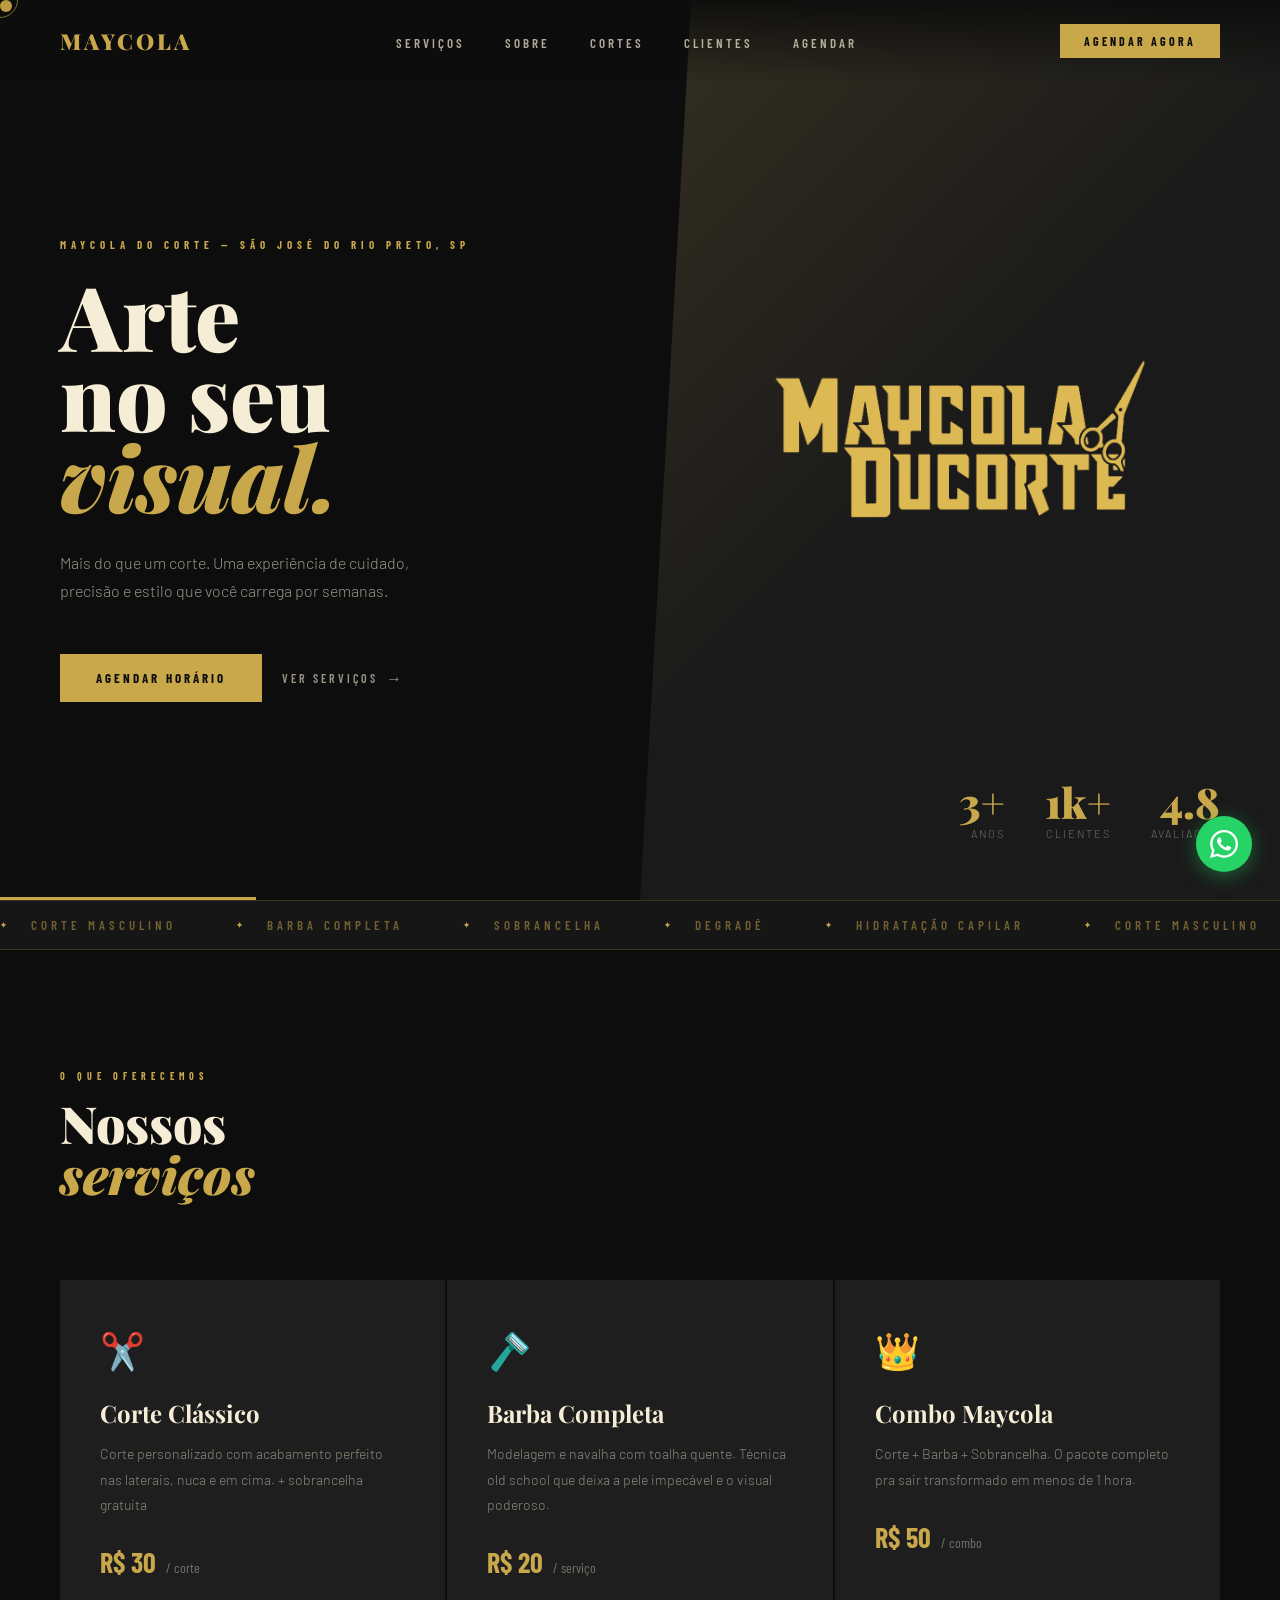
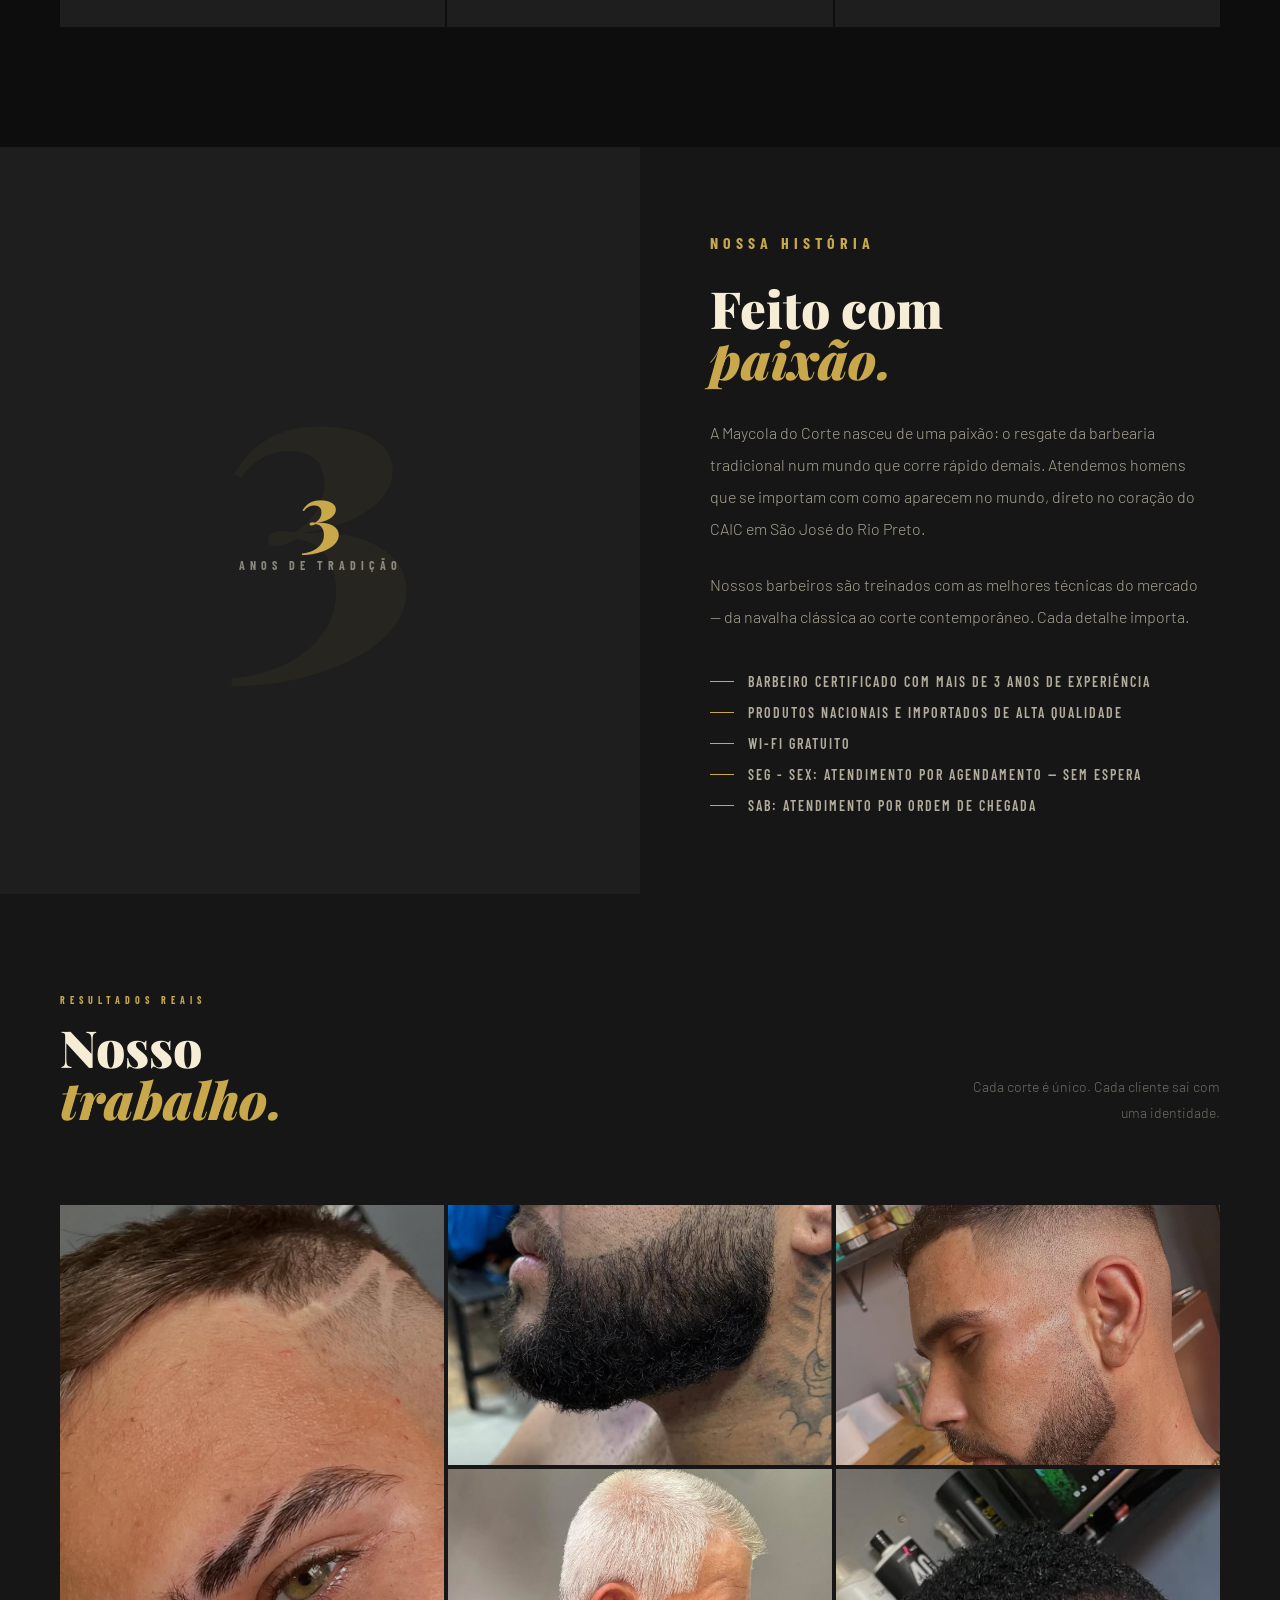
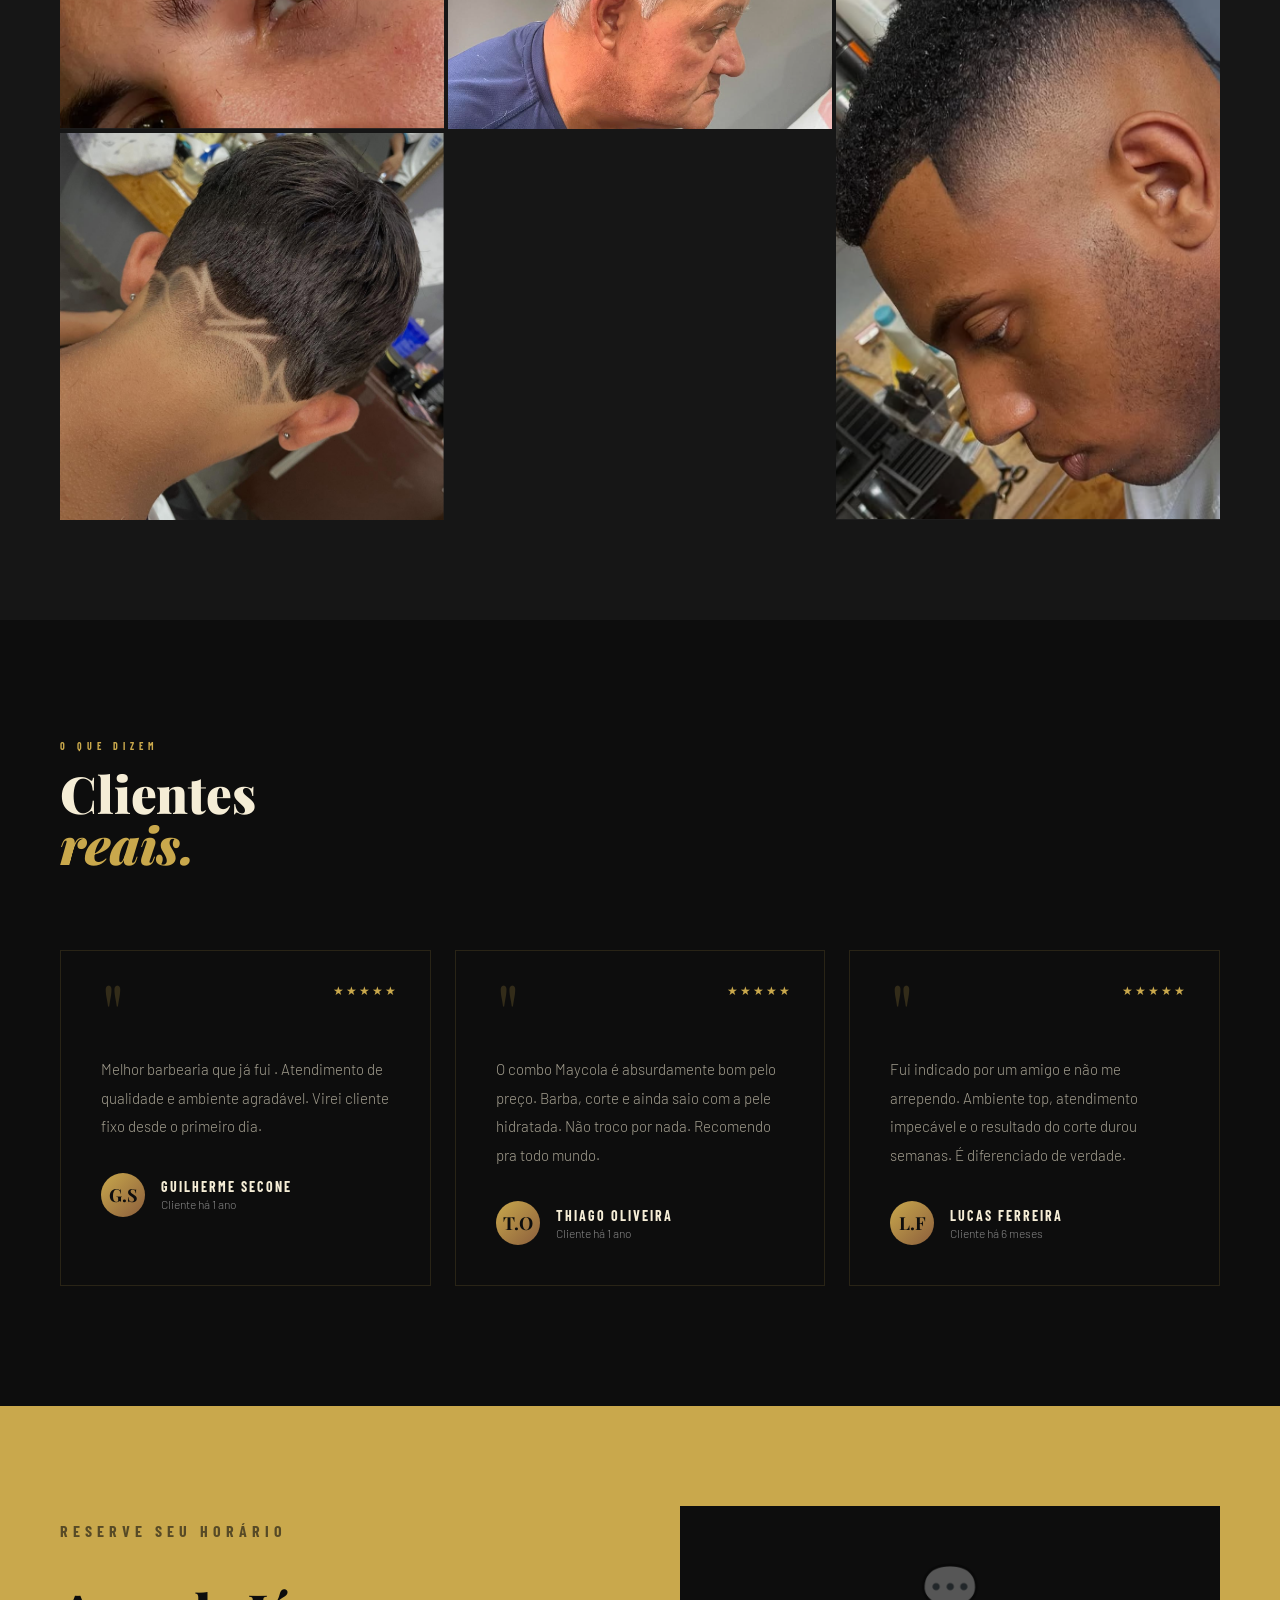
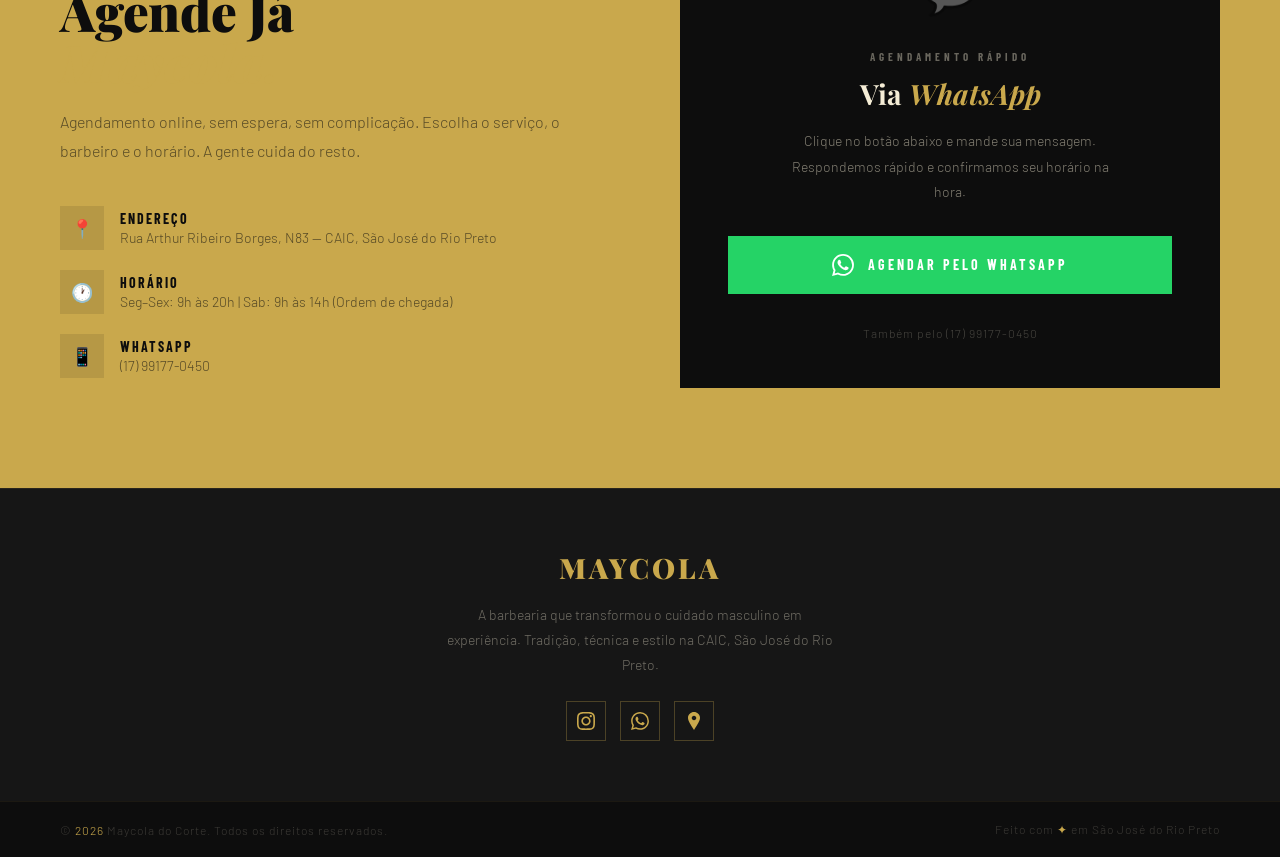
==== commit 4a2aa952: "detalhes" ====
--- a/index.html
+++ b/index.html
@@ -119,39 +119,22 @@
     <div class="service-card reveal">
       <span class="service-icon">✂️</span>
       <h3 class="service-name">Corte Clássico</h3>
-      <p class="service-desc">Corte personalizado com acabamento perfeito nas laterais e nuca. Inclui lavagem e finalização com produtos premium.</p>
-      <div class="service-price">R$ 45 <span>/ serviço</span></div>
+      <p class="service-desc">Corte personalizado com acabamento perfeito nas laterais, nuca e em cima. + sobrancelha gratuita </p>
+      <div class="service-price">R$ 30 <span>/ corte</span></div>
     </div>
     <div class="service-card reveal">
       <span class="service-icon">🪒</span>
       <h3 class="service-name">Barba Completa</h3>
       <p class="service-desc">Modelagem e navalha com toalha quente. Técnica old school que deixa a pele impecável e o visual poderoso.</p>
-      <div class="service-price">R$ 35 <span>/ serviço</span></div>
+      <div class="service-price">R$ 20 <span>/ serviço</span></div>
     </div>
     <div class="service-card reveal">
       <span class="service-icon">👑</span>
       <h3 class="service-name">Combo Maycola</h3>
-      <p class="service-desc">Corte + Barba + Sobrancelha + Hidratação. O pacote completo pra sair transformado em menos de 2 horas.</p>
-      <div class="service-price">R$ 100 <span>/ combo</span></div>
-    </div>
-    <div class="service-card reveal">
-      <span class="service-icon">🎨</span>
-      <h3 class="service-name">Pigmentação</h3>
-      <p class="service-desc">Técnica de coloração capilar que disfarça fios brancos ou realça o visual. Natural, durável e discreto.</p>
-      <div class="service-price">R$ 60 <span>/ serviço</span></div>
-    </div>
-    <div class="service-card reveal">
-      <span class="service-icon">💆</span>
-      <h3 class="service-name">Relaxamento</h3>
-      <p class="service-desc">Massagem craniana + hot towel + hidratação profunda. Ritual completo de bem-estar masculino.</p>
-      <div class="service-price">R$ 55 <span>/ serviço</span></div>
-    </div>
-    <div class="service-card reveal">
-      <span class="service-icon">🤝</span>
-      <h3 class="service-name">Plano Mensal</h3>
-      <p class="service-desc">4 cortes por mês com desconto especial. Prioridade no agendamento e produtos de cortesia inclusos.</p>
-      <div class="service-price">R$ 150 <span>/ mês</span></div>
-    </div>
+      <p class="service-desc">Corte + Barba + Sobrancelha. O pacote completo pra sair transformado em menos de 1 hora.</p>
+      <div class="service-price">R$ 50 <span>/ combo</span></div>
+    </div>
+    
   </div>
 </section>
 
@@ -173,7 +156,8 @@
       <li>Barbeiro certificado com mais de 3 anos de experiência</li>
       <li>Produtos nacionais e importados de alta qualidade</li>
       <li>Wi-Fi gratuito</li>
-      <li>Atendimento por agendamento — sem espera</li>
+      <li>seg - sex: Atendimento por agendamento — sem espera</li>
+      <li>sab: Atendimento por ordem de chegada </li>
     </ul>
   </div>
 </section>
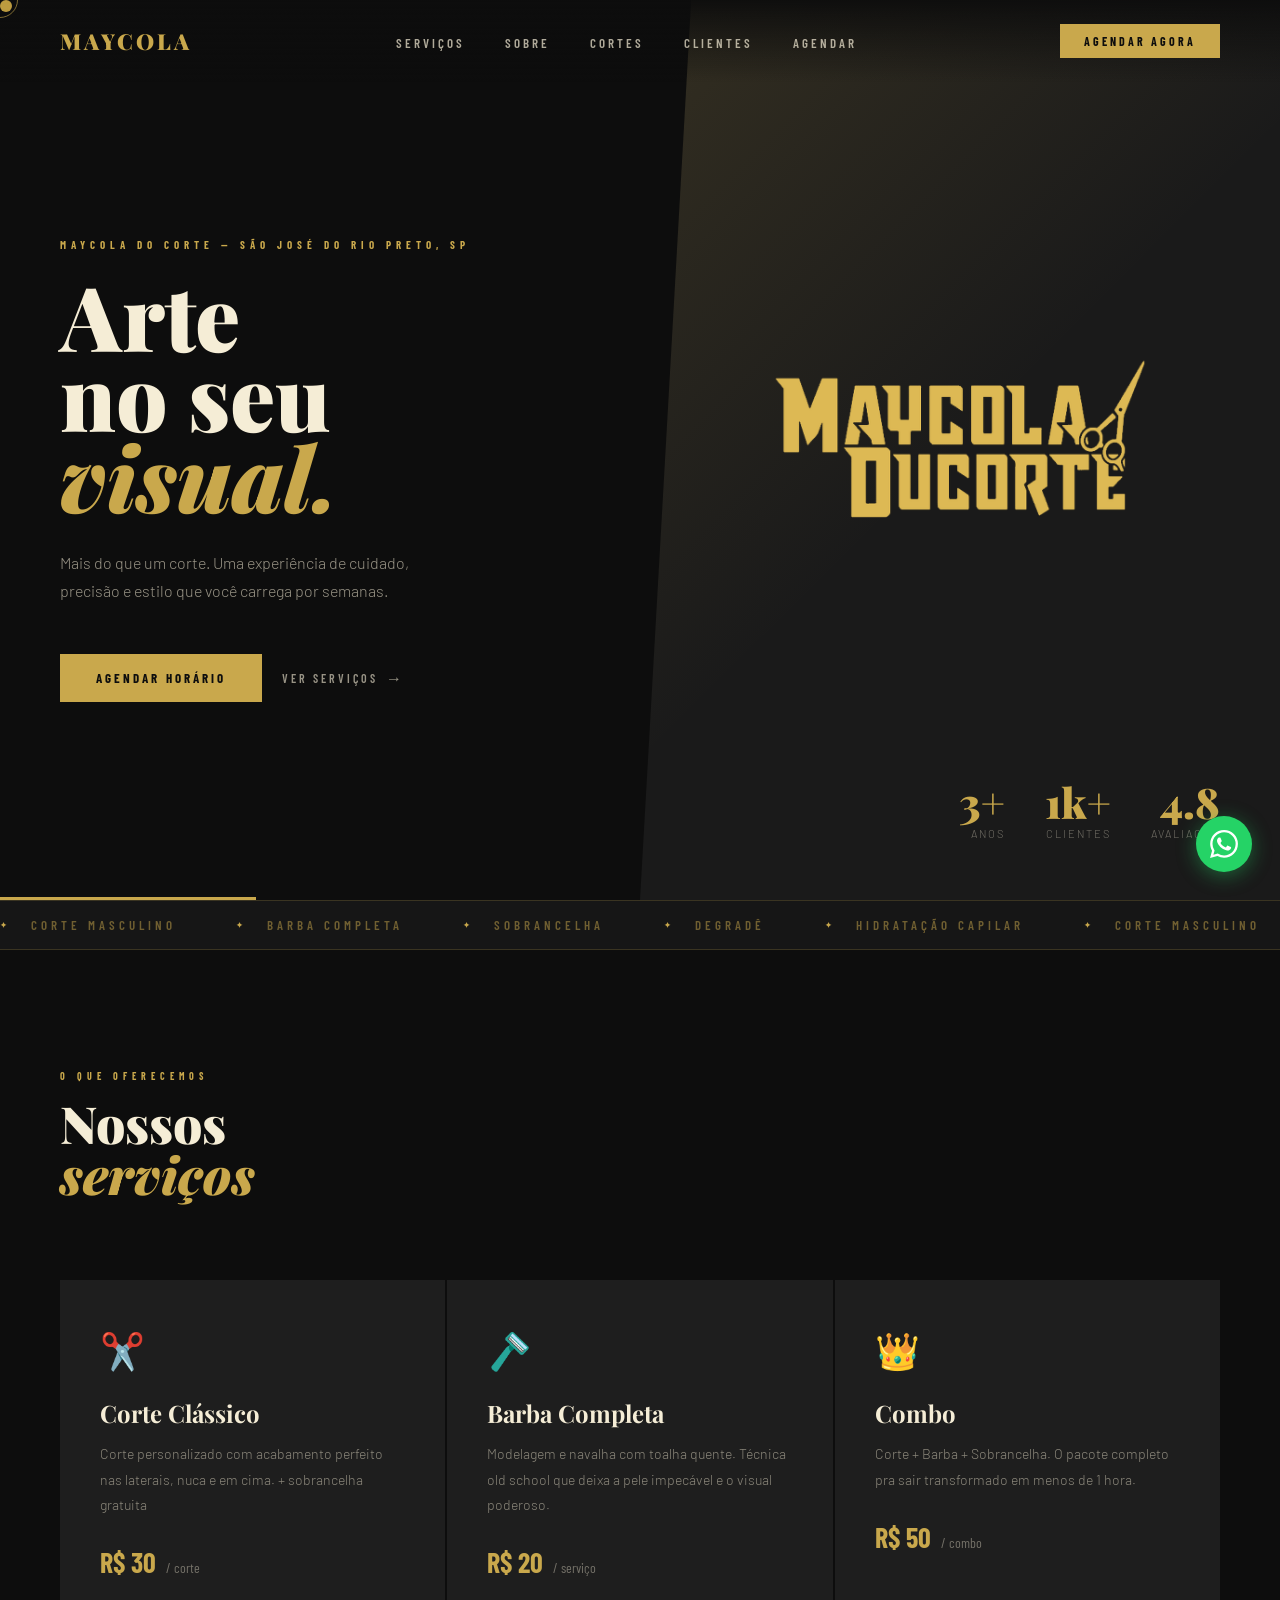
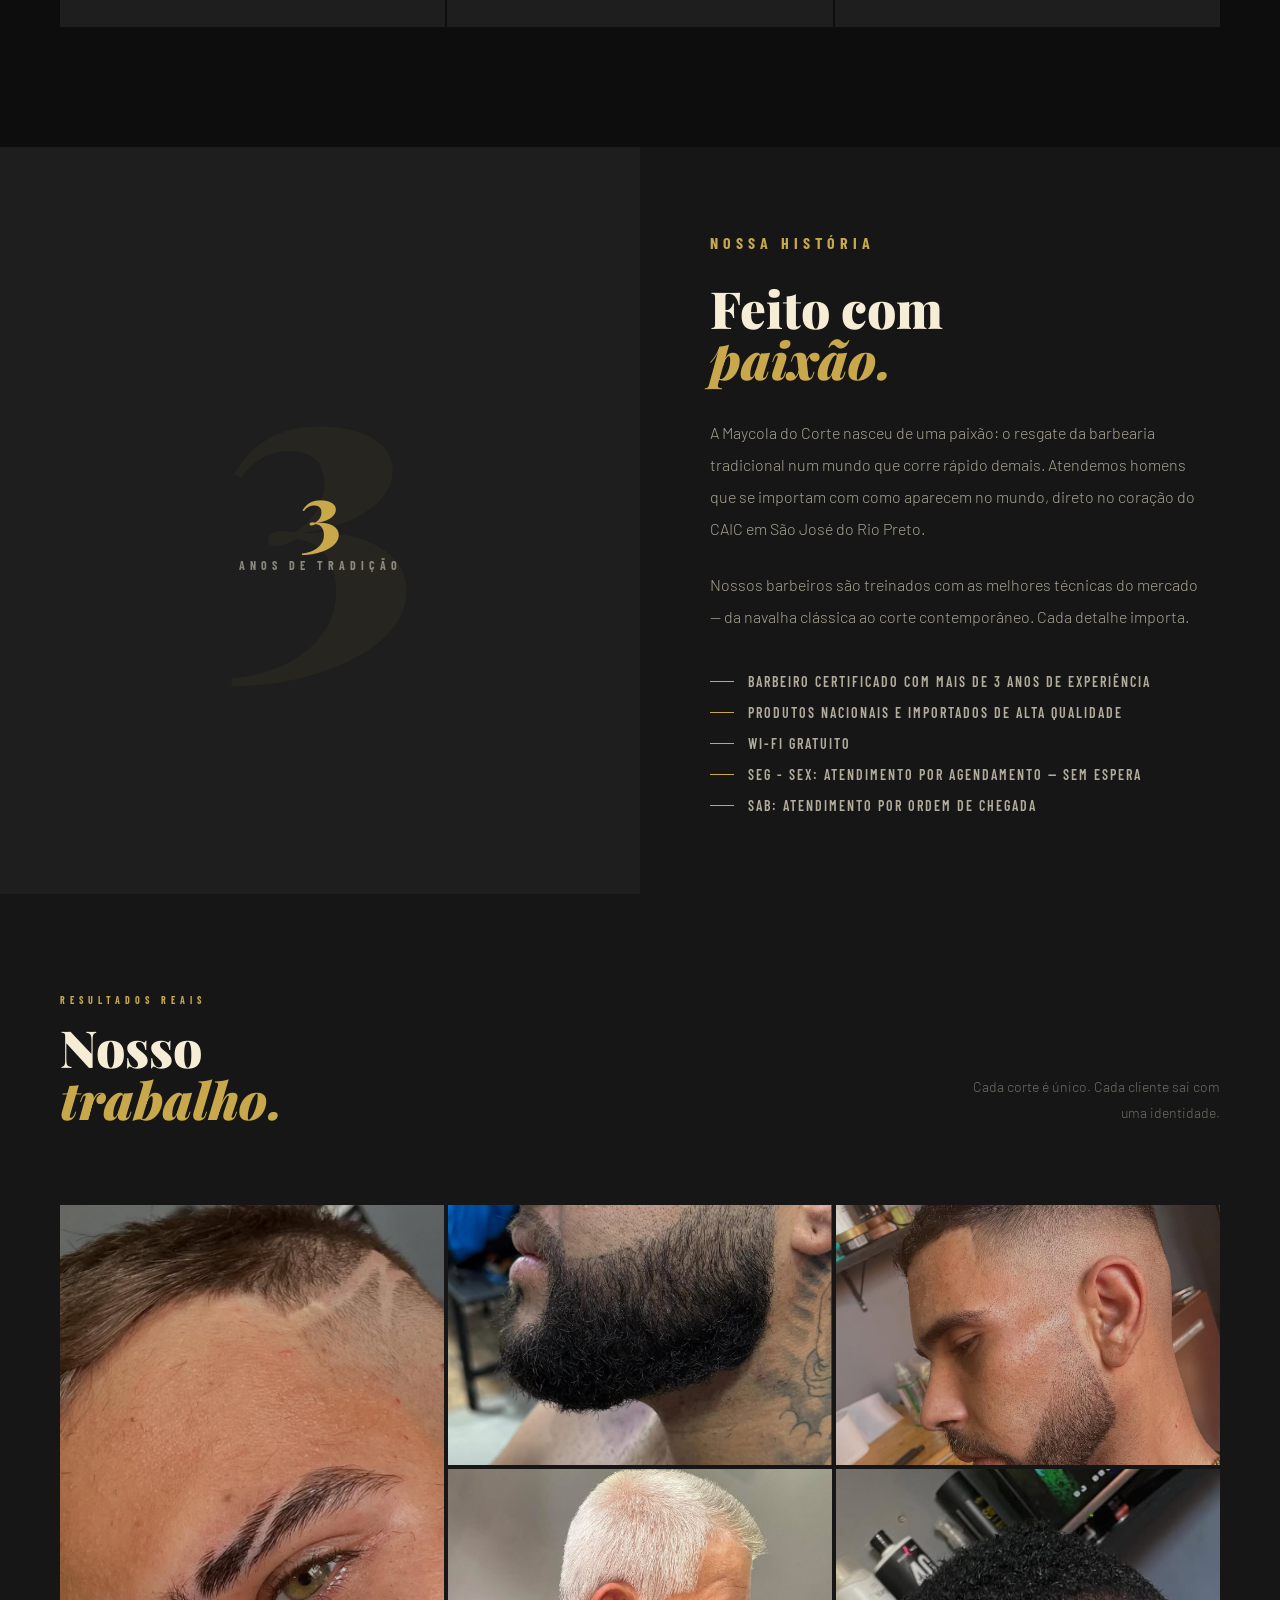
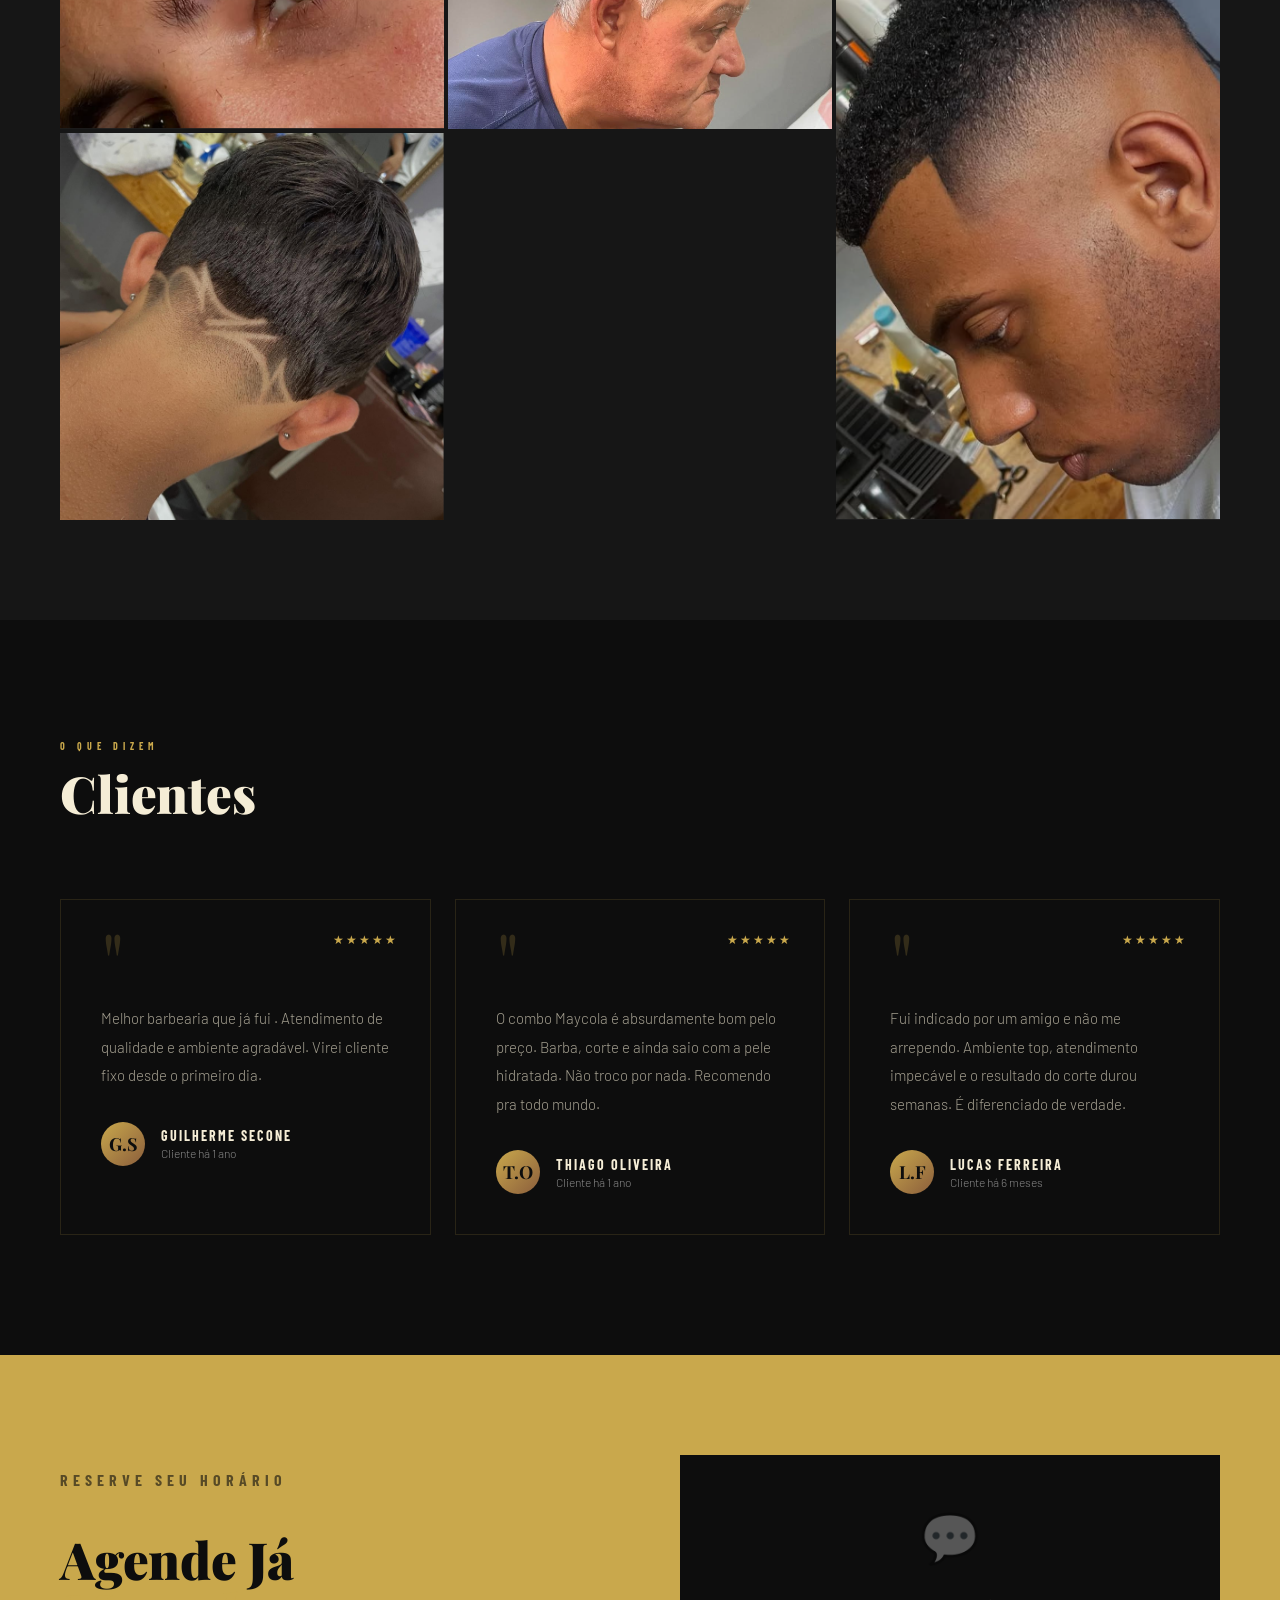
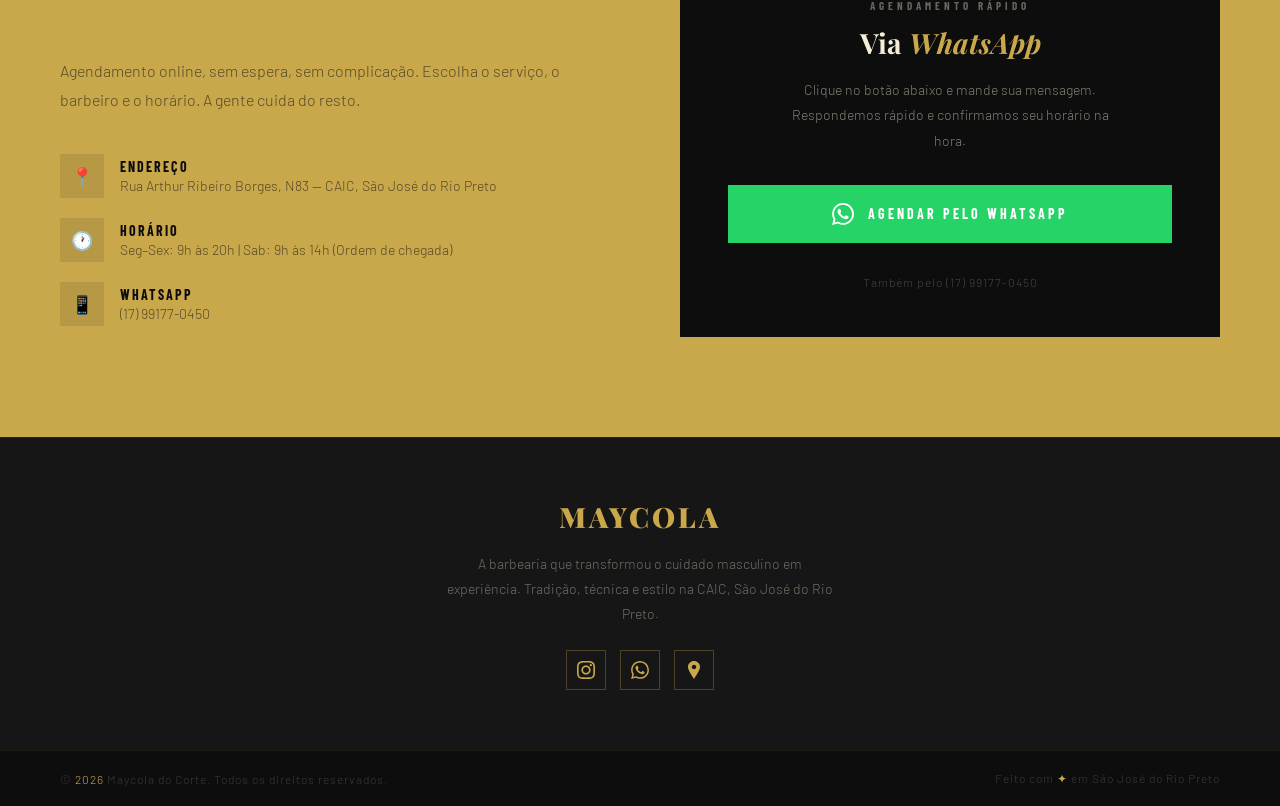
==== commit 6ef13786: "detalhes" ====
--- a/index.html
+++ b/index.html
@@ -130,7 +130,7 @@
     </div>
     <div class="service-card reveal">
       <span class="service-icon">👑</span>
-      <h3 class="service-name">Combo Maycola</h3>
+      <h3 class="service-name">Combo </h3>
       <p class="service-desc">Corte + Barba + Sobrancelha. O pacote completo pra sair transformado em menos de 1 hora.</p>
       <div class="service-price">R$ 50 <span>/ combo</span></div>
     </div>
@@ -205,7 +205,7 @@
   <div class="section-header">
     <div>
       <p class="section-tag">O que dizem</p>
-      <h2 class="section-title">Clientes<br><em>reais.</em></h2>
+      <h2 class="section-title">Clientes<br><em></em></h2>
     </div>
   </div>
 
@@ -308,7 +308,7 @@
     <p class="footer-desc">A barbearia que transformou o cuidado masculino em experiência. Tradição, técnica e estilo na CAIC, São José do Rio Preto.</p>
     <div class="social-icons">
       <!-- Instagram -->
-      <a href="https://instagram.com/maycoladucorte" target="_blank" class="social-icon" aria-label="Siga-nos no Instagram">
+      <a href="https://www.instagram.com/barbearia_maycola?utm_source=ig_web_button_share_sheet&igsh=ZDNlZDc0MzIxNw==" target="_blank" class="social-icon" aria-label="Siga-nos no Instagram">
         <svg viewBox="0 0 24 24" xmlns="http://www.w3.org/2000/svg"><path d="M12 2.163c3.204 0 3.584.012 4.85.07 3.252.148 4.771 1.691 4.919 4.919.058 1.265.069 1.645.069 4.849 0 3.205-.012 3.584-.069 4.849-.149 3.225-1.664 4.771-4.919 4.919-1.266.058-1.644.07-4.85.07-3.204 0-3.584-.012-4.849-.07-3.26-.149-4.771-1.699-4.919-4.92-.058-1.265-.07-1.644-.07-4.849 0-3.204.013-3.583.07-4.849.149-3.227 1.664-4.771 4.919-4.919 1.266-.057 1.645-.069 4.849-.069zm0-2.163c-3.259 0-3.667.014-4.947.072-4.358.2-6.78 2.618-6.98 6.98-.059 1.281-.073 1.689-.073 4.948 0 3.259.014 3.668.072 4.948.2 4.358 2.618 6.78 6.98 6.98 1.281.058 1.689.072 4.948.072 3.259 0 3.668-.014 4.948-.072 4.354-.2 6.782-2.618 6.979-6.98.059-1.28.073-1.689.073-4.948 0-3.259-.014-3.667-.072-4.947-.196-4.354-2.617-6.78-6.979-6.98-1.281-.059-1.69-.073-4.949-.073zm0 5.838c-3.403 0-6.162 2.759-6.162 6.162s2.759 6.163 6.162 6.163 6.162-2.759 6.162-6.163c0-3.403-2.759-6.162-6.162-6.162zm0 10.162c-2.209 0-4-1.79-4-4 0-2.209 1.791-4 4-4s4 1.791 4 4c0 2.21-1.791 4-4 4zm6.406-11.845c-.796 0-1.441.645-1.441 1.44s.645 1.44 1.441 1.44c.795 0 1.439-.645 1.439-1.44s-.644-1.44-1.439-1.44z"/></svg>
       </a>
       <!-- WhatsApp -->
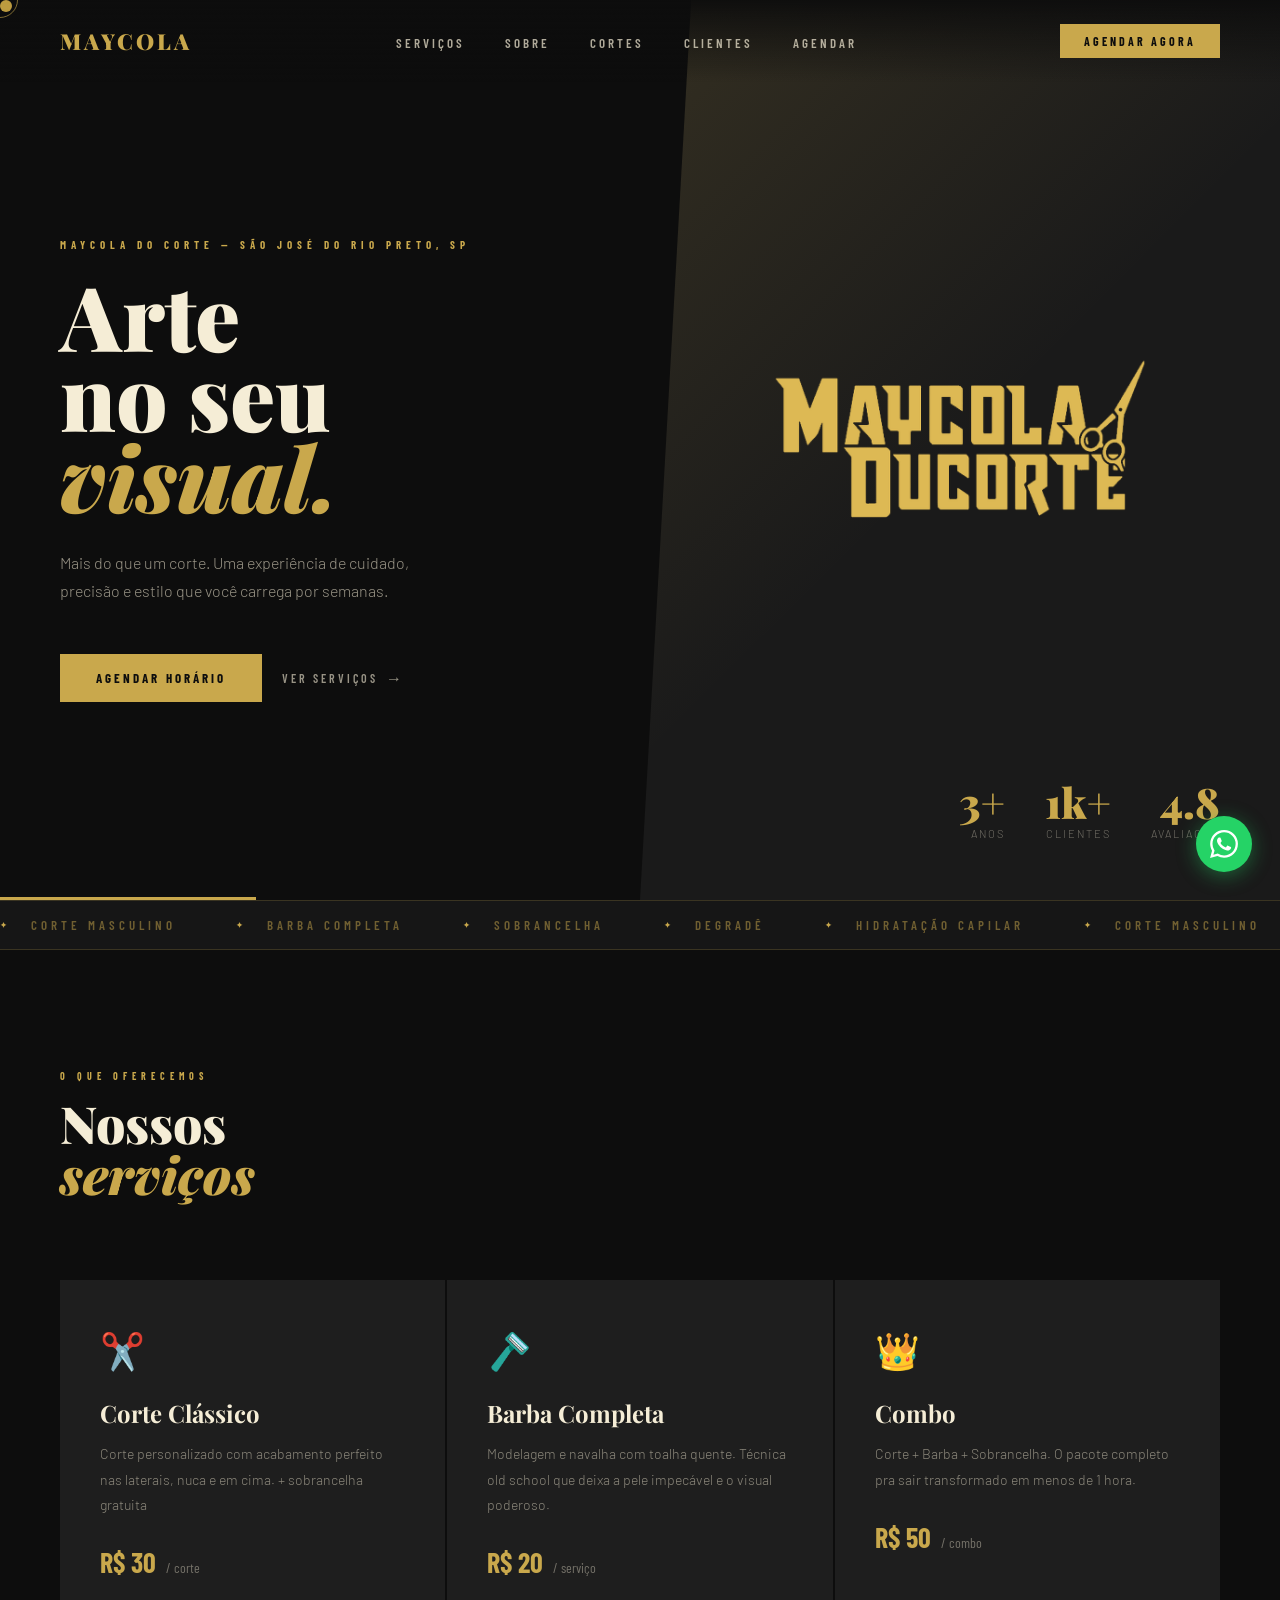
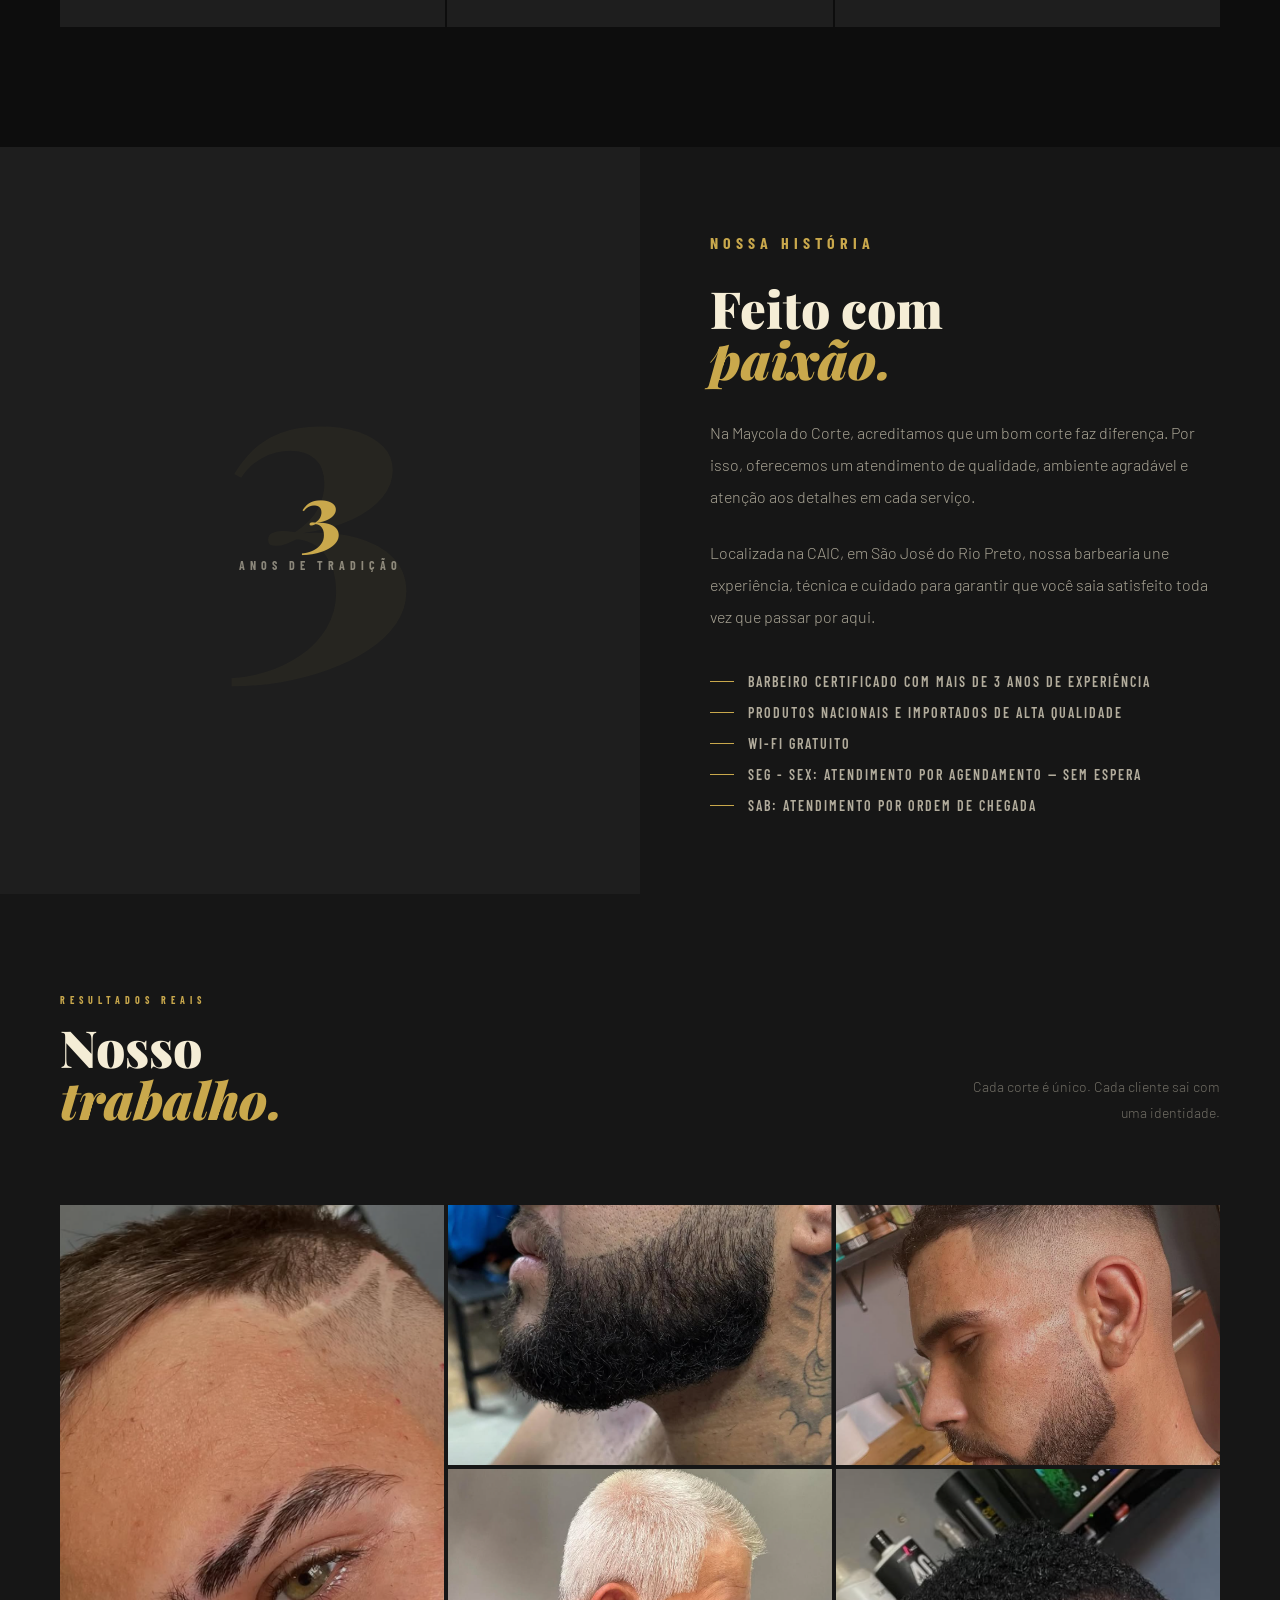
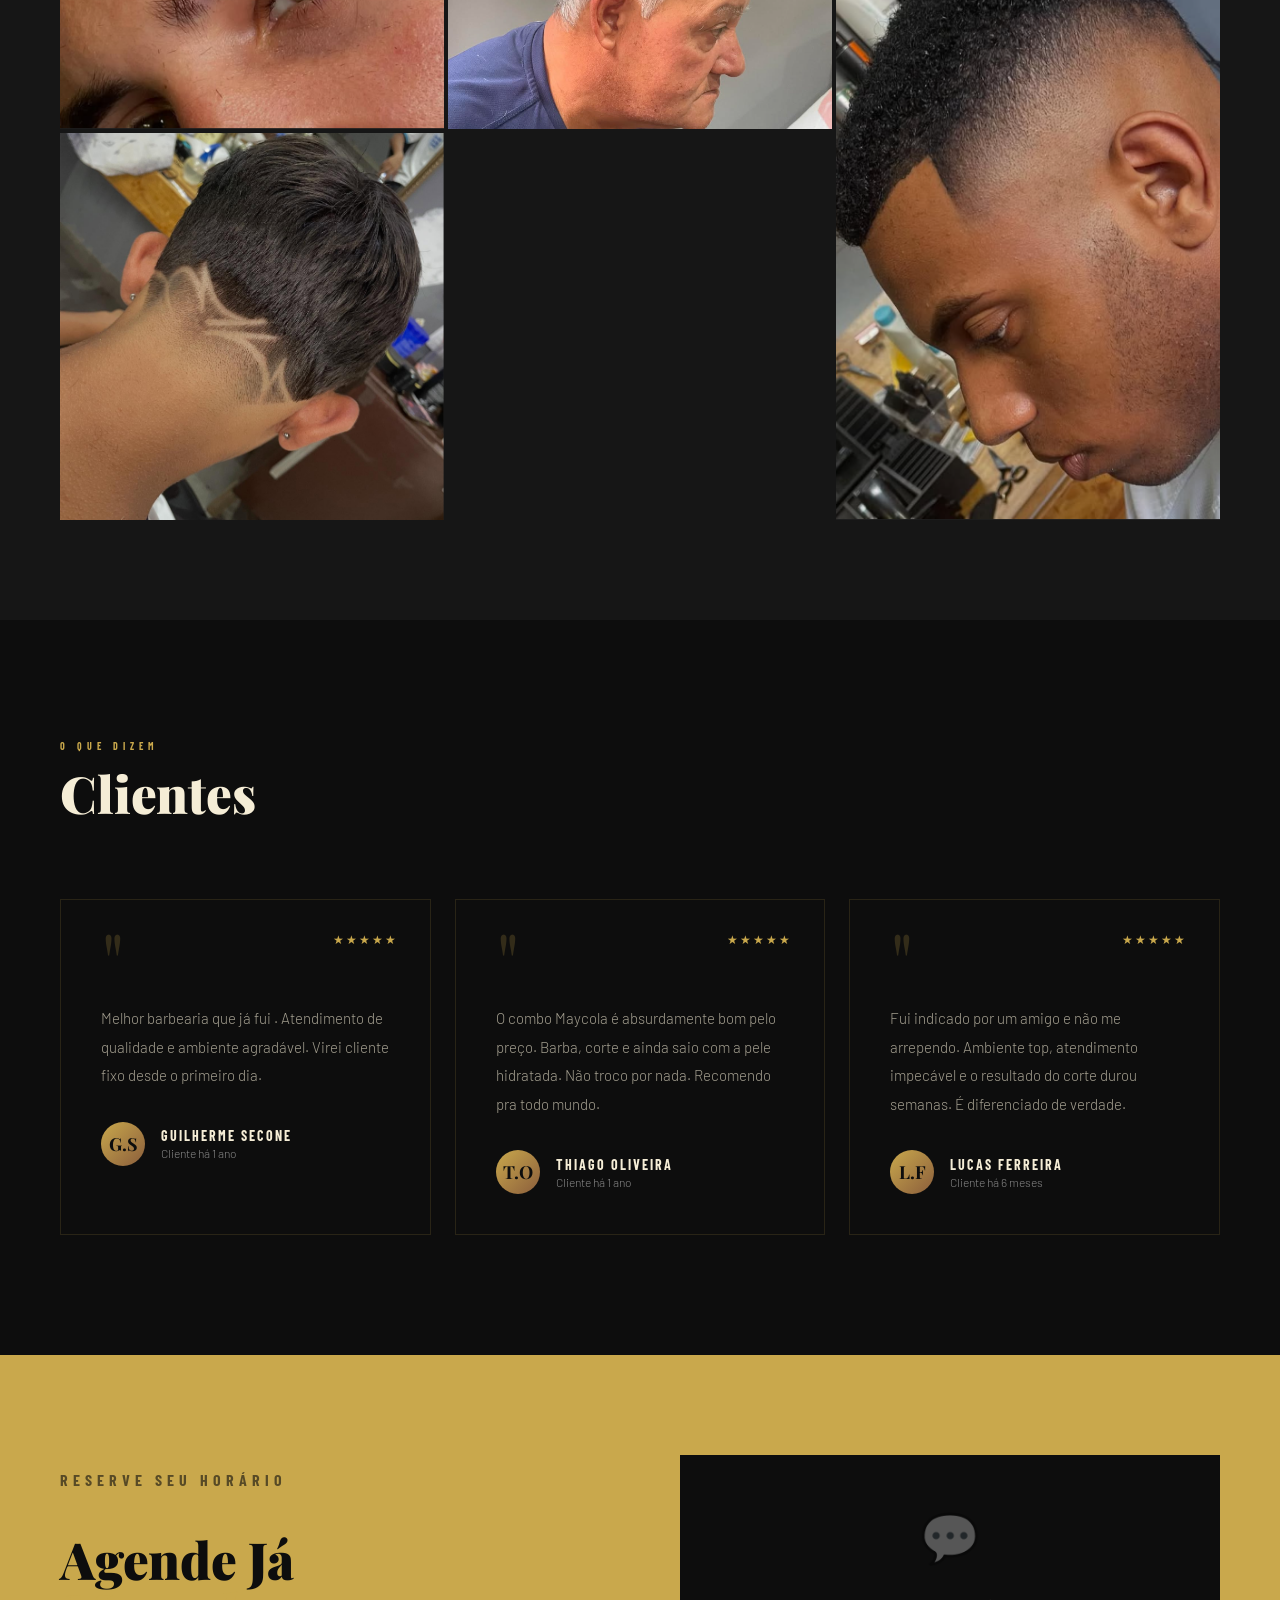
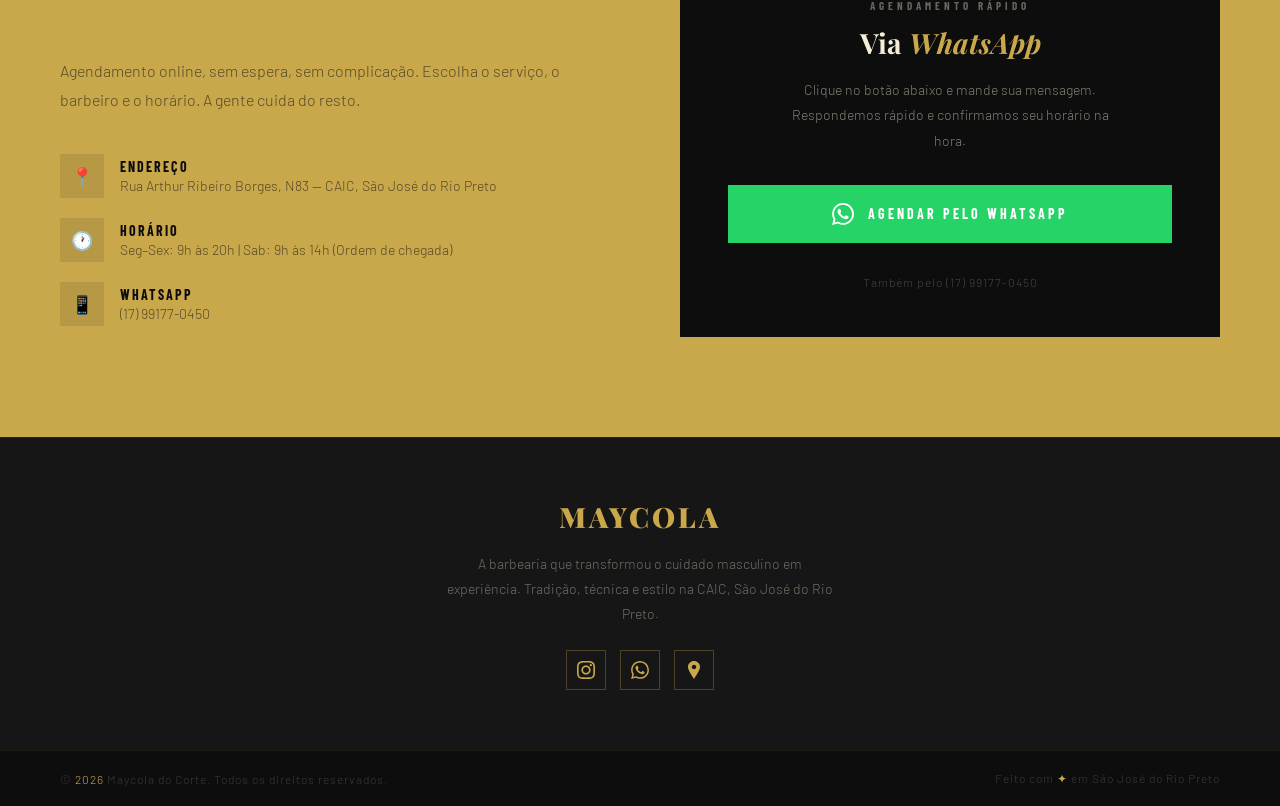
==== commit 0b2a0648: "." ====
--- a/index.html
+++ b/index.html
@@ -150,8 +150,8 @@
   <div class="about-content">
     <p class="section-tag">Nossa história</p>
     <h2 class="section-title section-title--dark-margin">Feito com<br><em>paixão.</em></h2>
-    <p>A Maycola do Corte nasceu de uma paixão: o resgate da barbearia tradicional num mundo que corre rápido demais. Atendemos homens que se importam com como aparecem no mundo, direto no coração do CAIC em São José do Rio Preto.</p>
-    <p>Nossos barbeiros são treinados com as melhores técnicas do mercado — da navalha clássica ao corte contemporâneo. Cada detalhe importa.</p>
+    <p>Na Maycola do Corte, acreditamos que um bom corte faz diferença. Por isso, oferecemos um atendimento de qualidade, ambiente agradável e atenção aos detalhes em cada serviço.</p>
+    <p>Localizada na CAIC, em São José do Rio Preto, nossa barbearia une experiência, técnica e cuidado para garantir que você saia satisfeito toda vez que passar por aqui.</p>
     <ul class="about-list">
       <li>Barbeiro certificado com mais de 3 anos de experiência</li>
       <li>Produtos nacionais e importados de alta qualidade</li>
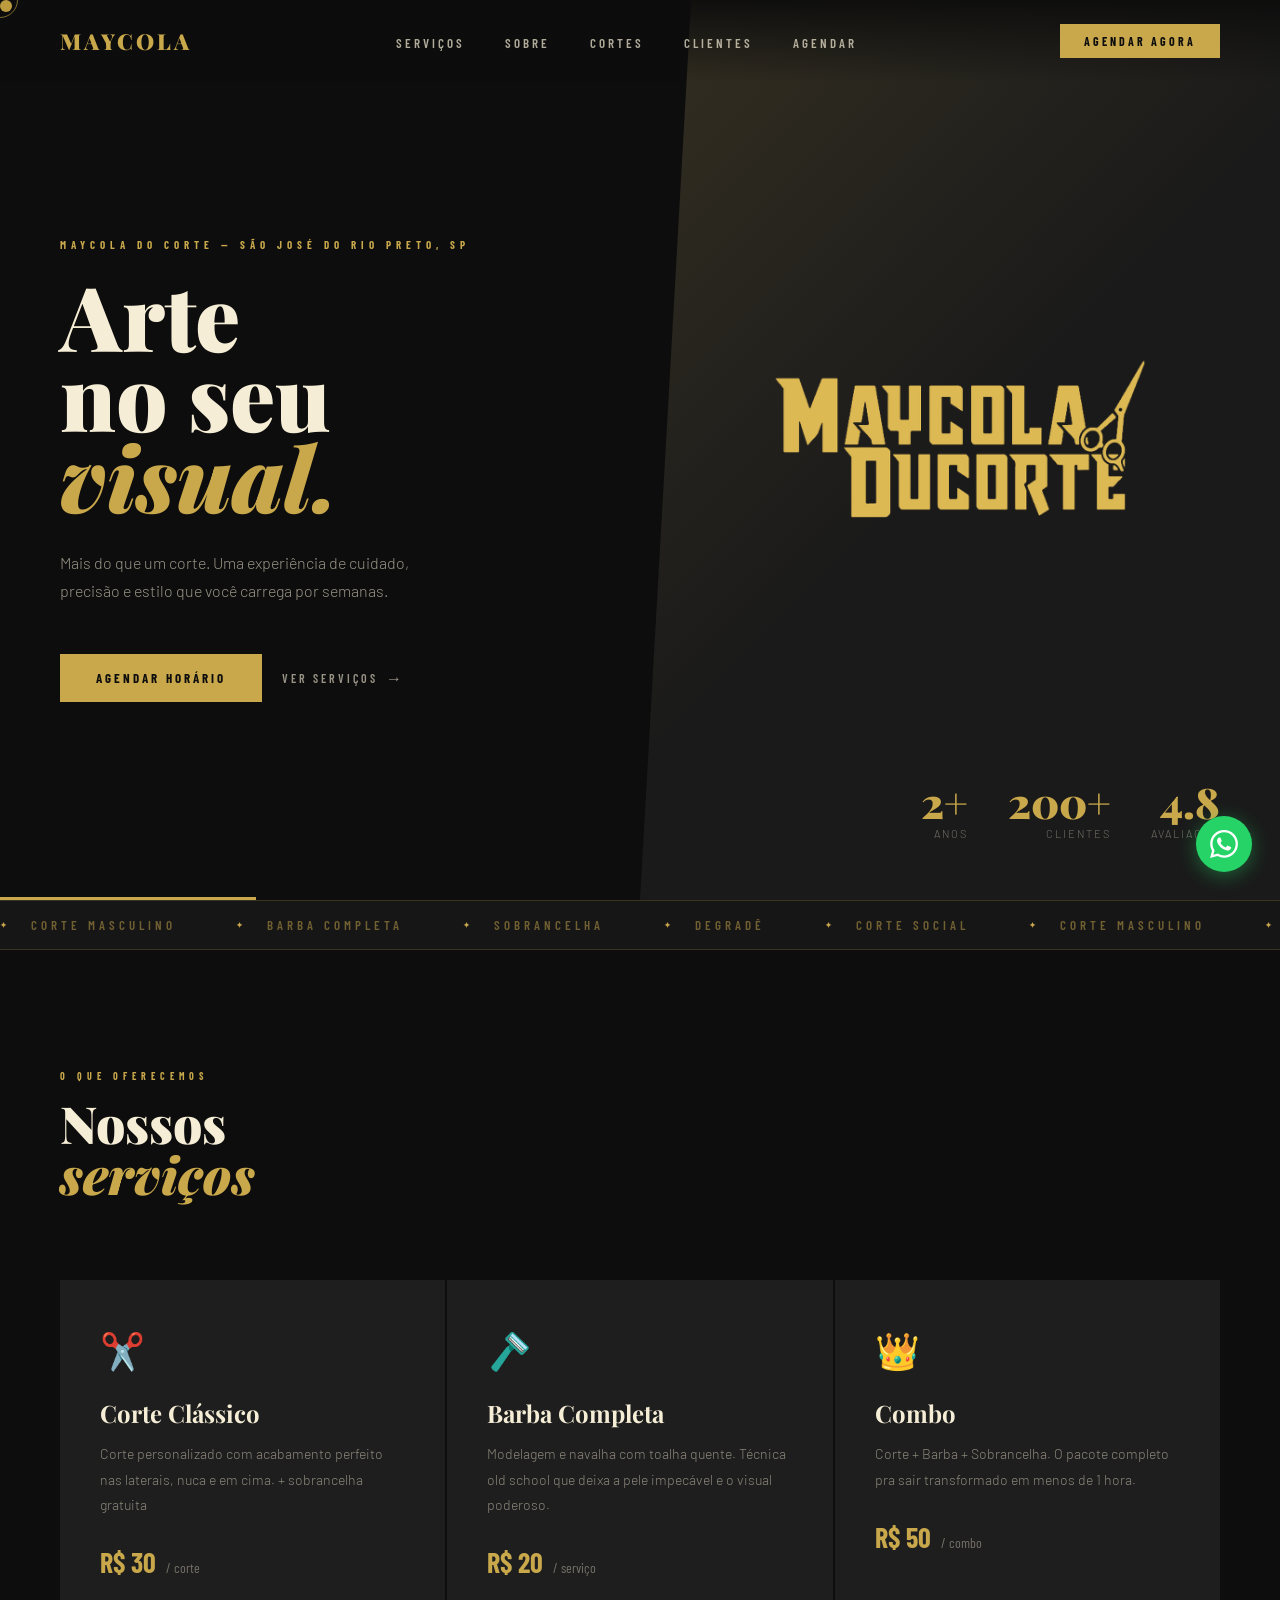
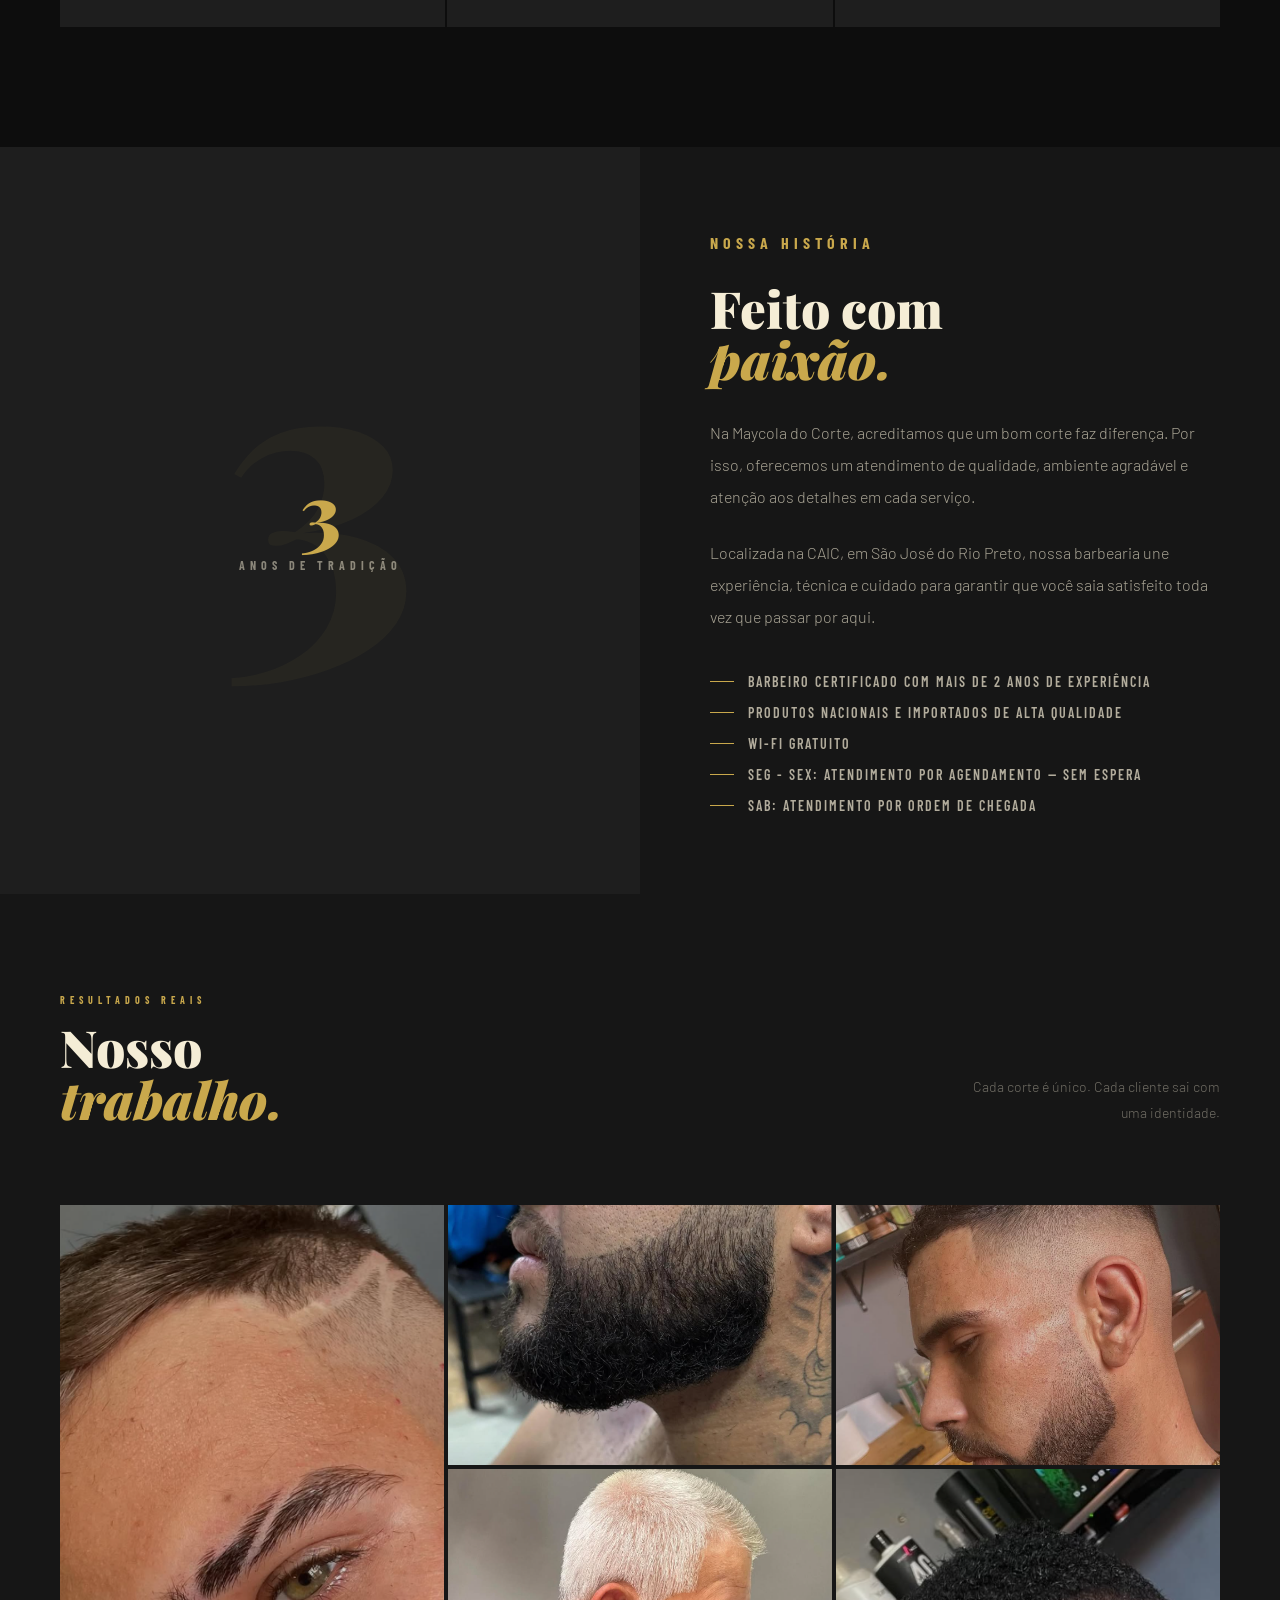
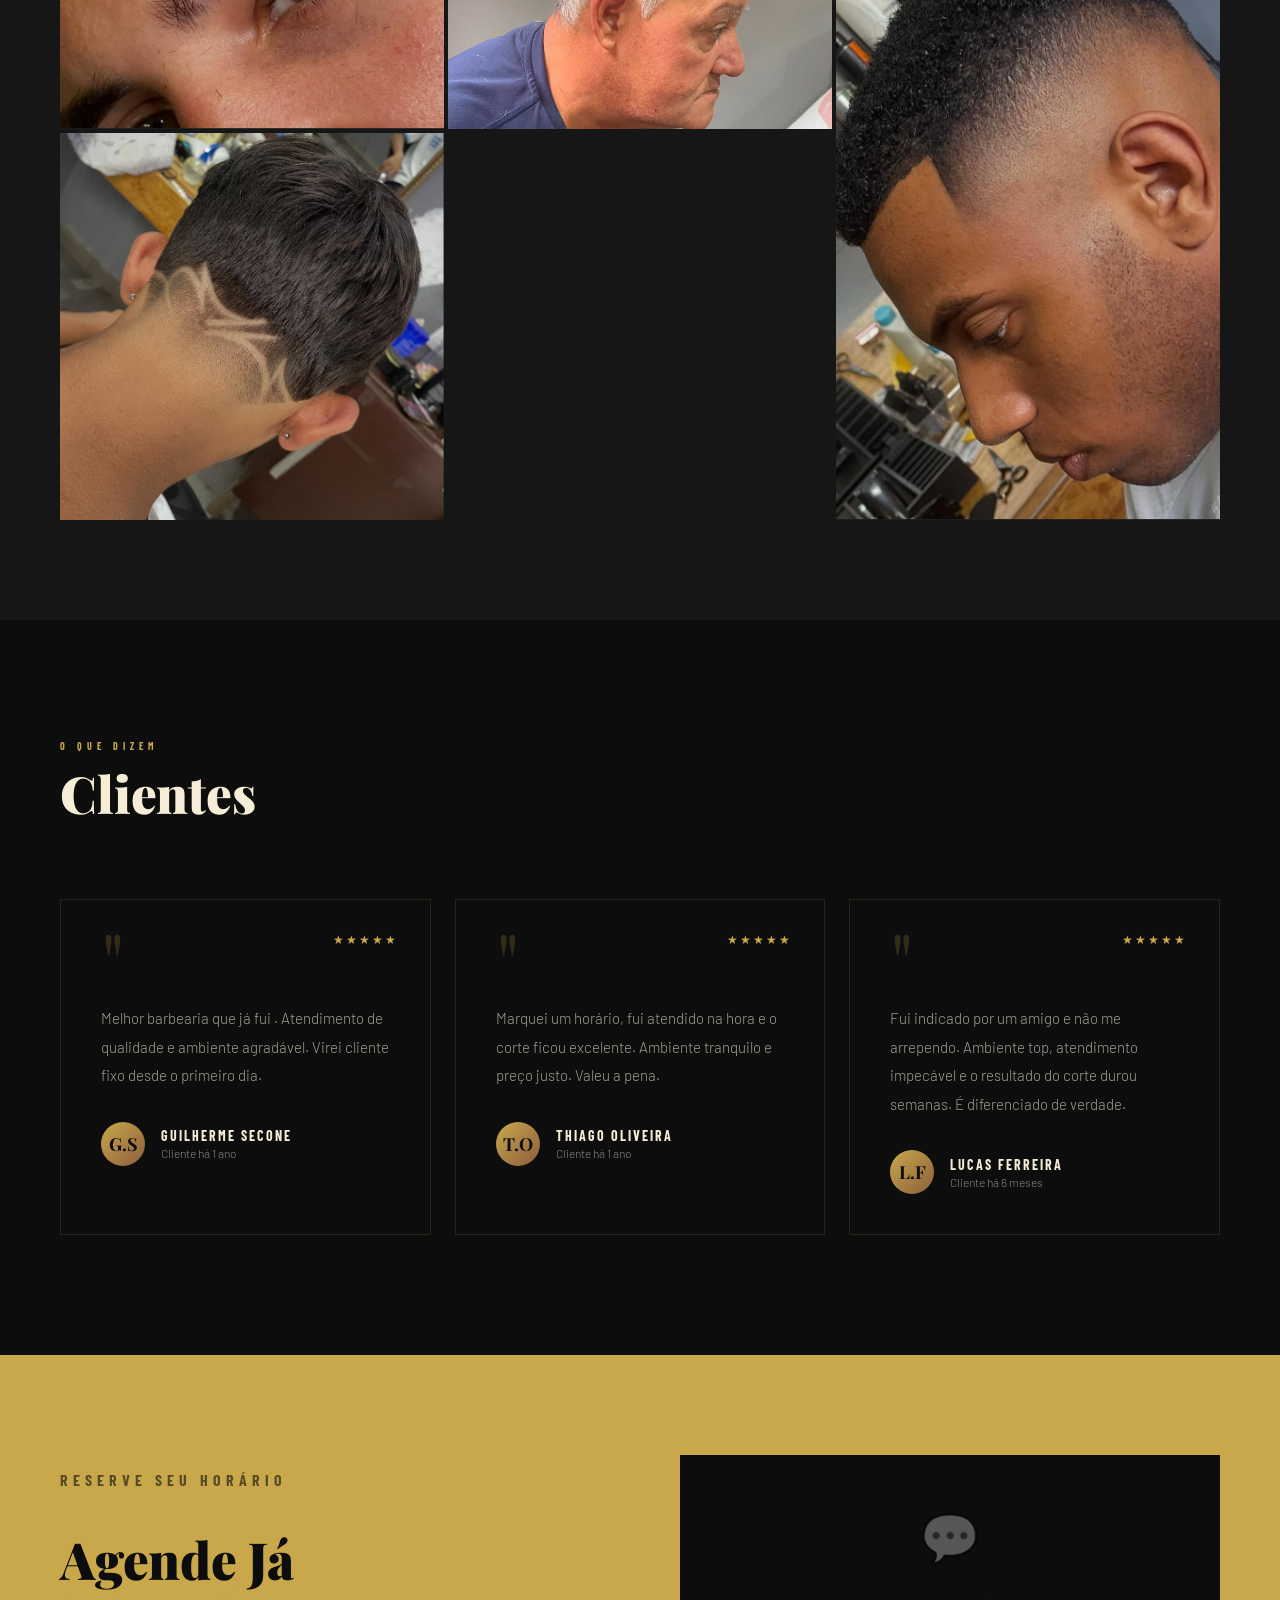
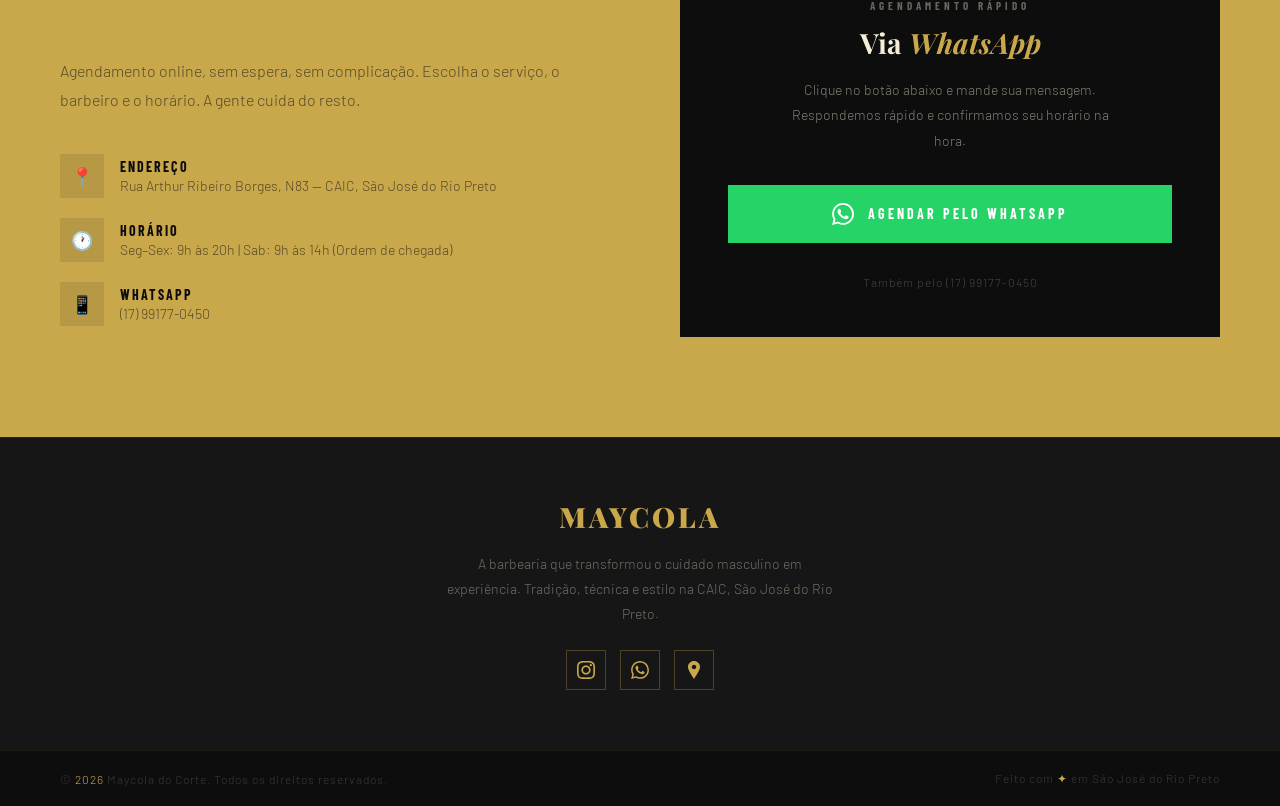
==== commit 32876bc5: "." ====
--- a/index.html
+++ b/index.html
@@ -80,11 +80,11 @@
 
     <div class="hero-stats">
       <div class="stat">
-        <div class="stat-num">3+</div>
+        <div class="stat-num">2+</div>
         <div class="stat-label">Anos</div>
       </div>
       <div class="stat">
-        <div class="stat-num">1k+</div>
+        <div class="stat-num">200+</div>
         <div class="stat-label">Clientes</div>
       </div>
       <div class="stat">
@@ -102,7 +102,7 @@
     <div class="marquee-item">Barba completa</div>
     <div class="marquee-item">Sobrancelha</div>
     <div class="marquee-item">Degradê</div>
-    <div class="marquee-item">Hidratação capilar</div>
+    <div class="marquee-item">Corte social</div>
   </div>
 </div>
 
@@ -153,7 +153,7 @@
     <p>Na Maycola do Corte, acreditamos que um bom corte faz diferença. Por isso, oferecemos um atendimento de qualidade, ambiente agradável e atenção aos detalhes em cada serviço.</p>
     <p>Localizada na CAIC, em São José do Rio Preto, nossa barbearia une experiência, técnica e cuidado para garantir que você saia satisfeito toda vez que passar por aqui.</p>
     <ul class="about-list">
-      <li>Barbeiro certificado com mais de 3 anos de experiência</li>
+      <li>Barbeiro certificado com mais de 2 anos de experiência</li>
       <li>Produtos nacionais e importados de alta qualidade</li>
       <li>Wi-Fi gratuito</li>
       <li>seg - sex: Atendimento por agendamento — sem espera</li>
@@ -225,7 +225,7 @@
     <div class="testimonial-card reveal">
       <div class="stars">★★★★★</div>
       <span class="quote-mark">"</span>
-      <p class="testimonial-text">O combo Maycola é absurdamente bom pelo preço. Barba, corte e ainda saio com a pele hidratada. Não troco por nada. Recomendo pra todo mundo.</p>
+      <p class="testimonial-text">Marquei um horário, fui atendido na hora e o corte ficou excelente. Ambiente tranquilo e preço justo. Valeu a pena.</p>
       <div class="testimonial-author">
         <div class="author-avatar">T.O</div>
         <div>
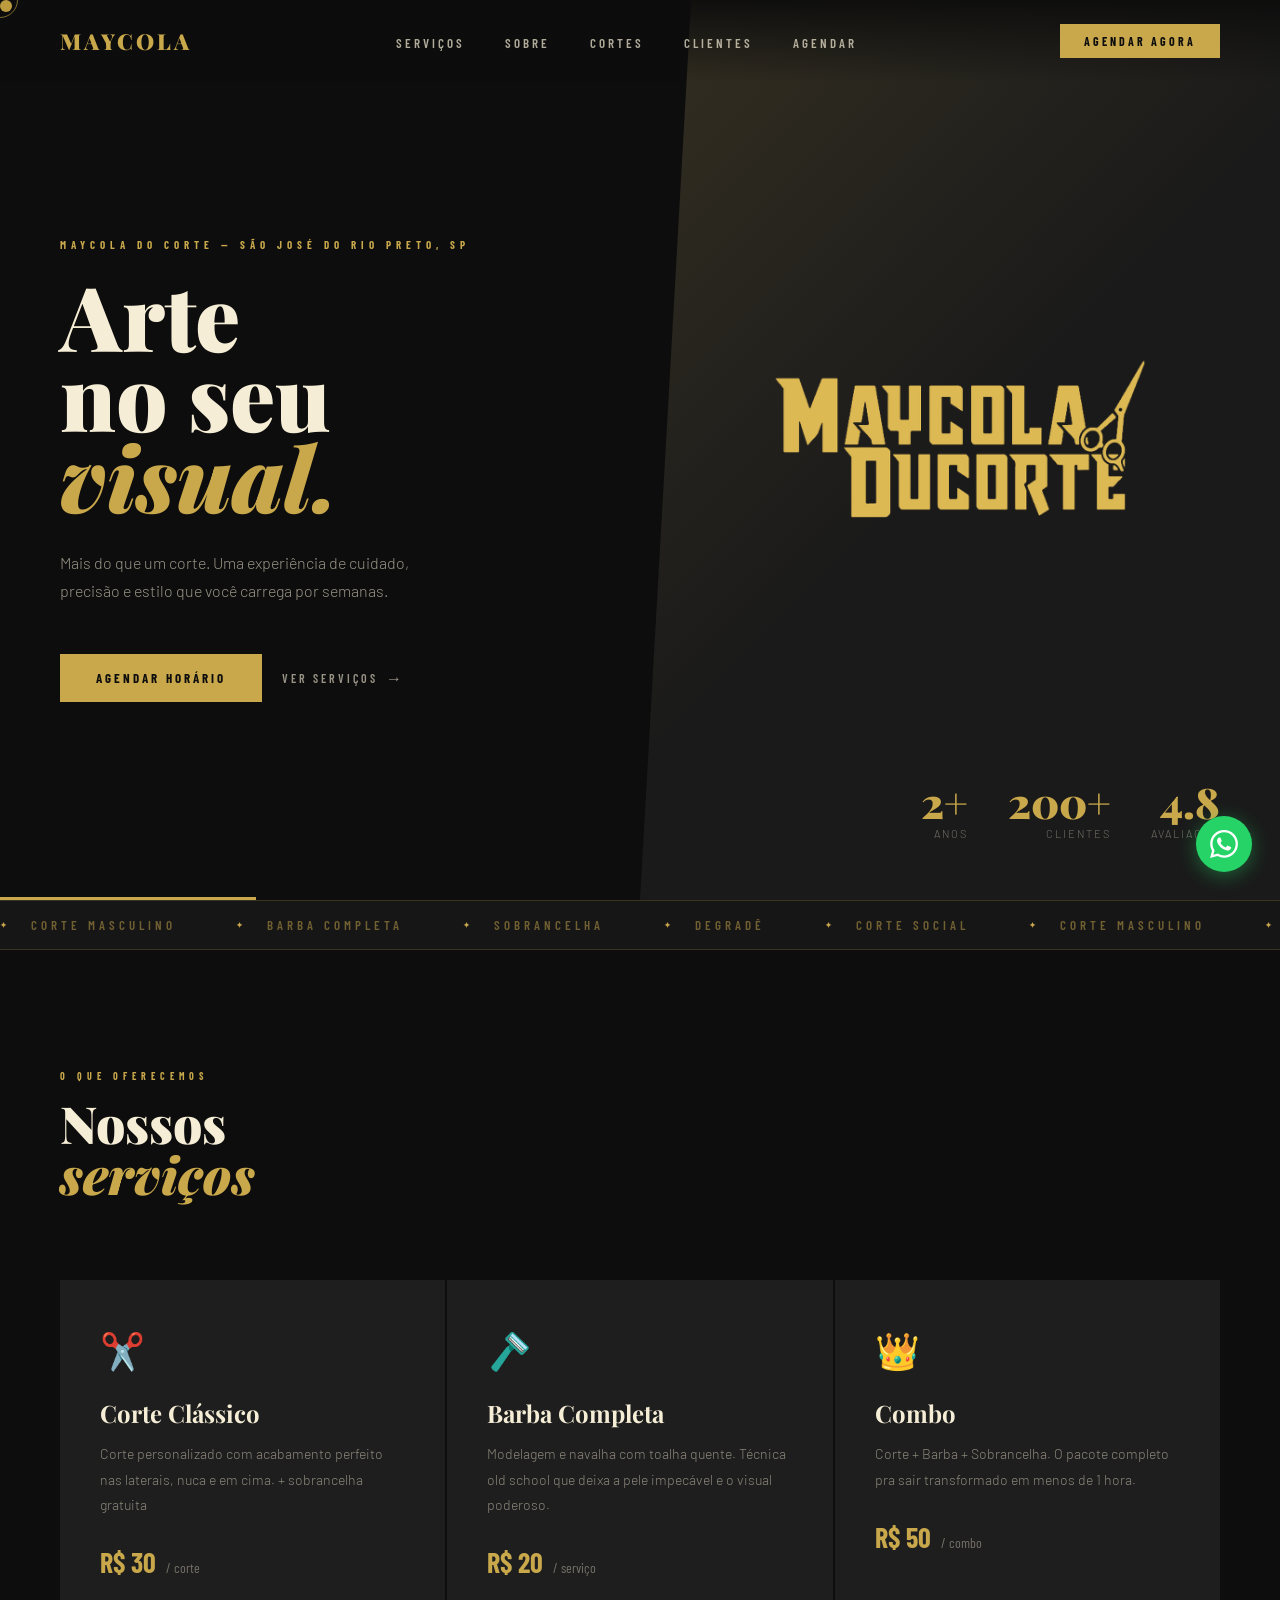
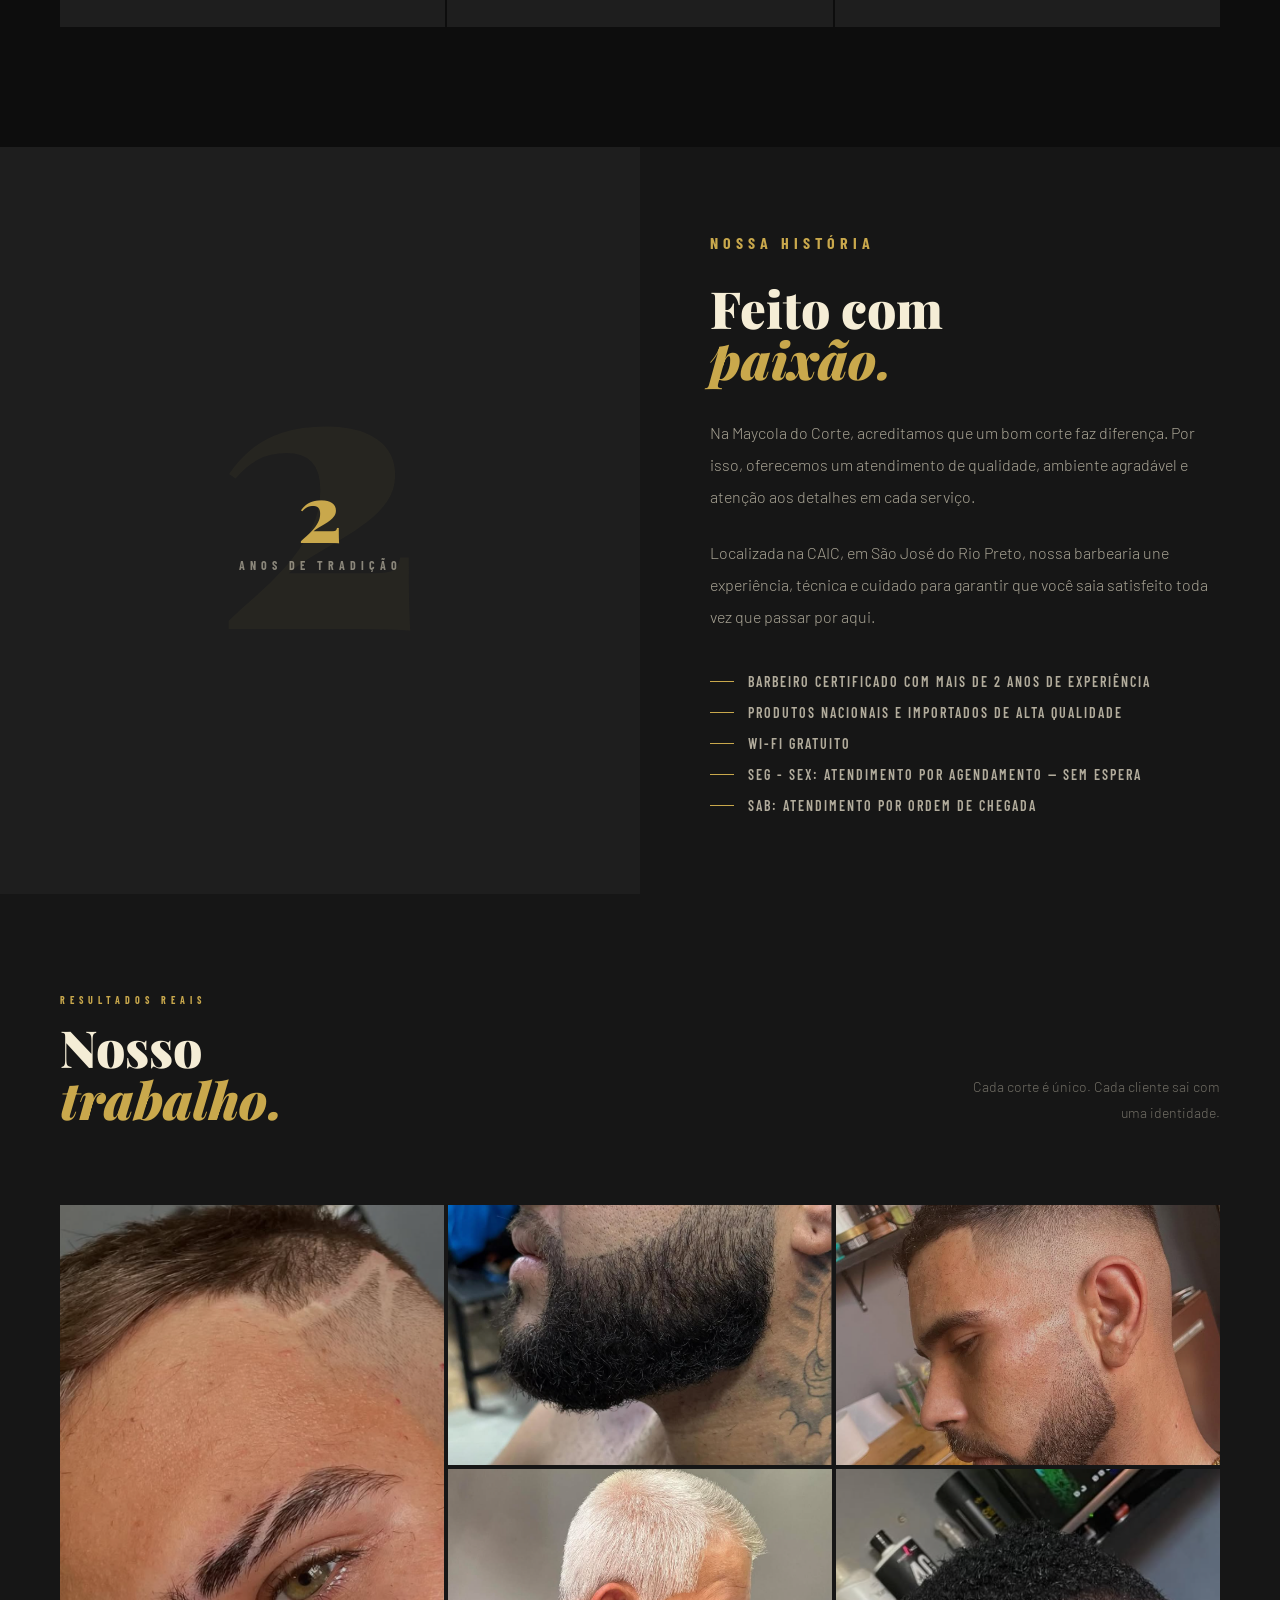
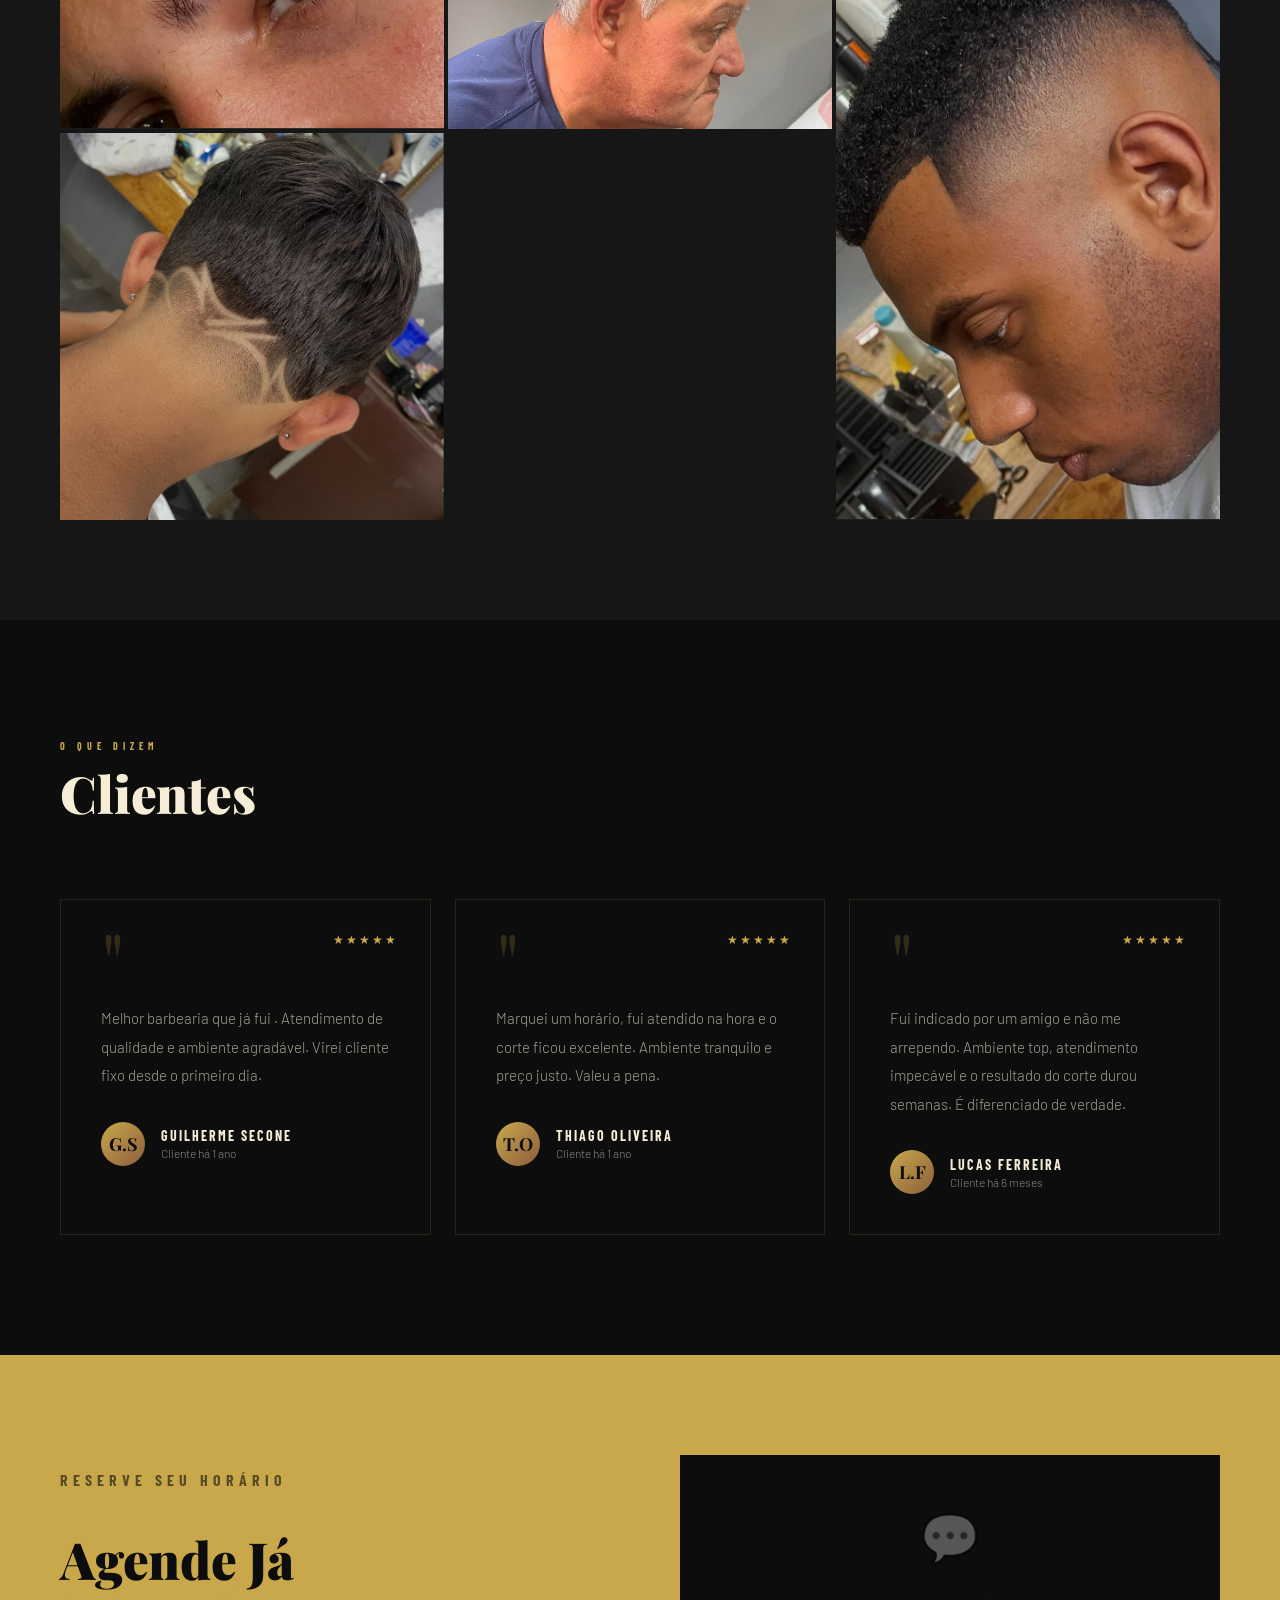
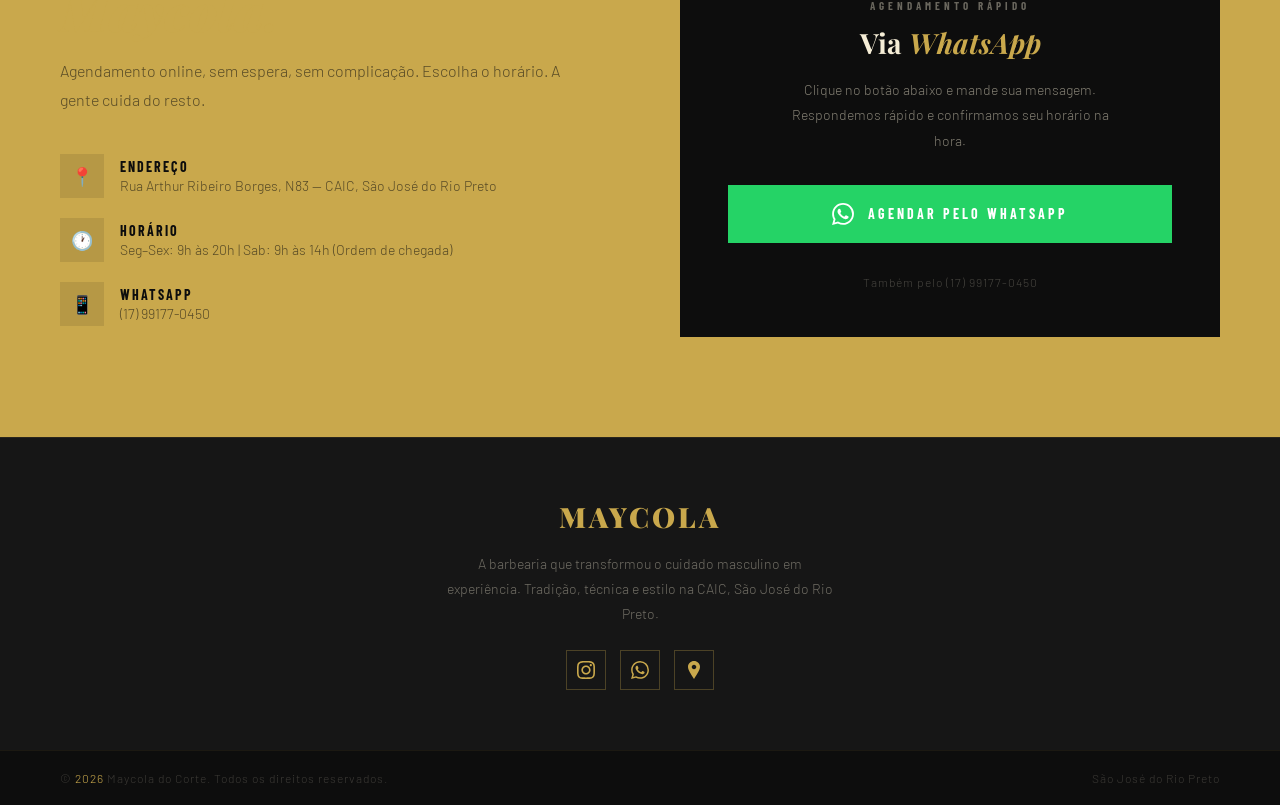
==== commit 6c1d5714: "." ====
--- a/index.html
+++ b/index.html
@@ -141,9 +141,9 @@
 <!-- SOBRE -->
 <section class="about-section" id="sobre">
   <div class="about-visual">
-    <div class="about-num">3</div>
+    <div class="about-num">2</div>
     <div class="about-badge">
-      <div class="about-badge-year">3</div>
+      <div class="about-badge-year">2</div>
       <div class="about-badge-label">Anos de tradição</div>
     </div>
   </div>
@@ -254,7 +254,7 @@
   <div class="booking-left">
     <p class="section-tag">Reserve seu horário</p>
     <h2 class="section-title">Agende Já<br><em>Maycola.</em></h2>
-    <p>Agendamento online, sem espera, sem complicação. Escolha o serviço, o barbeiro e o horário. A gente cuida do resto.</p>
+    <p>Agendamento online, sem espera, sem complicação. Escolha o horário. A gente cuida do resto.</p>
     <div class="booking-info">
       <div class="booking-info-item">
         <div class="booking-info-icon">📍</div>
@@ -326,7 +326,7 @@
 
 <div class="footer-bottom">
   <p>© <span id="footer-year"></span> Maycola do Corte. Todos os direitos reservados.</p>
-  <p>Feito com <span>✦</span> em São José do Rio Preto</p>
+  <p>São José do Rio Preto</p>
 </div>
 
 <script src="script.js" defer></script>
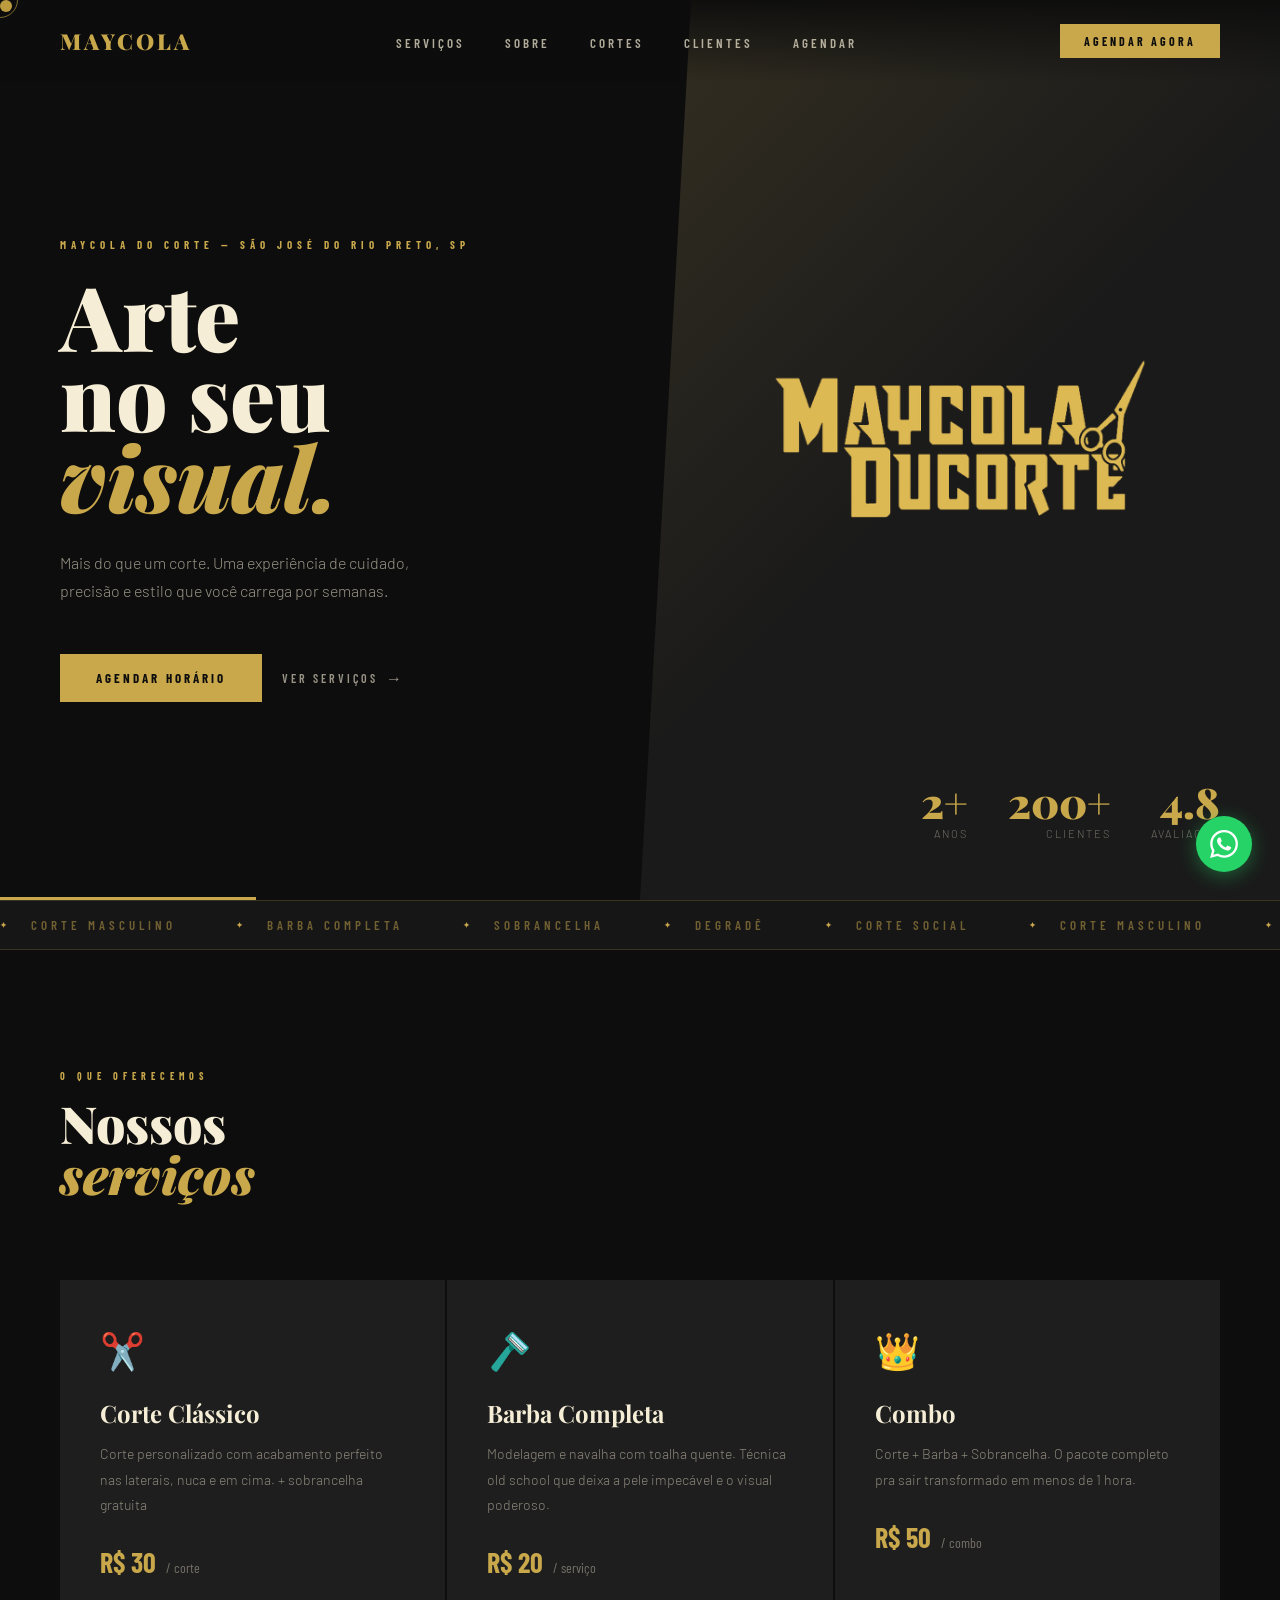
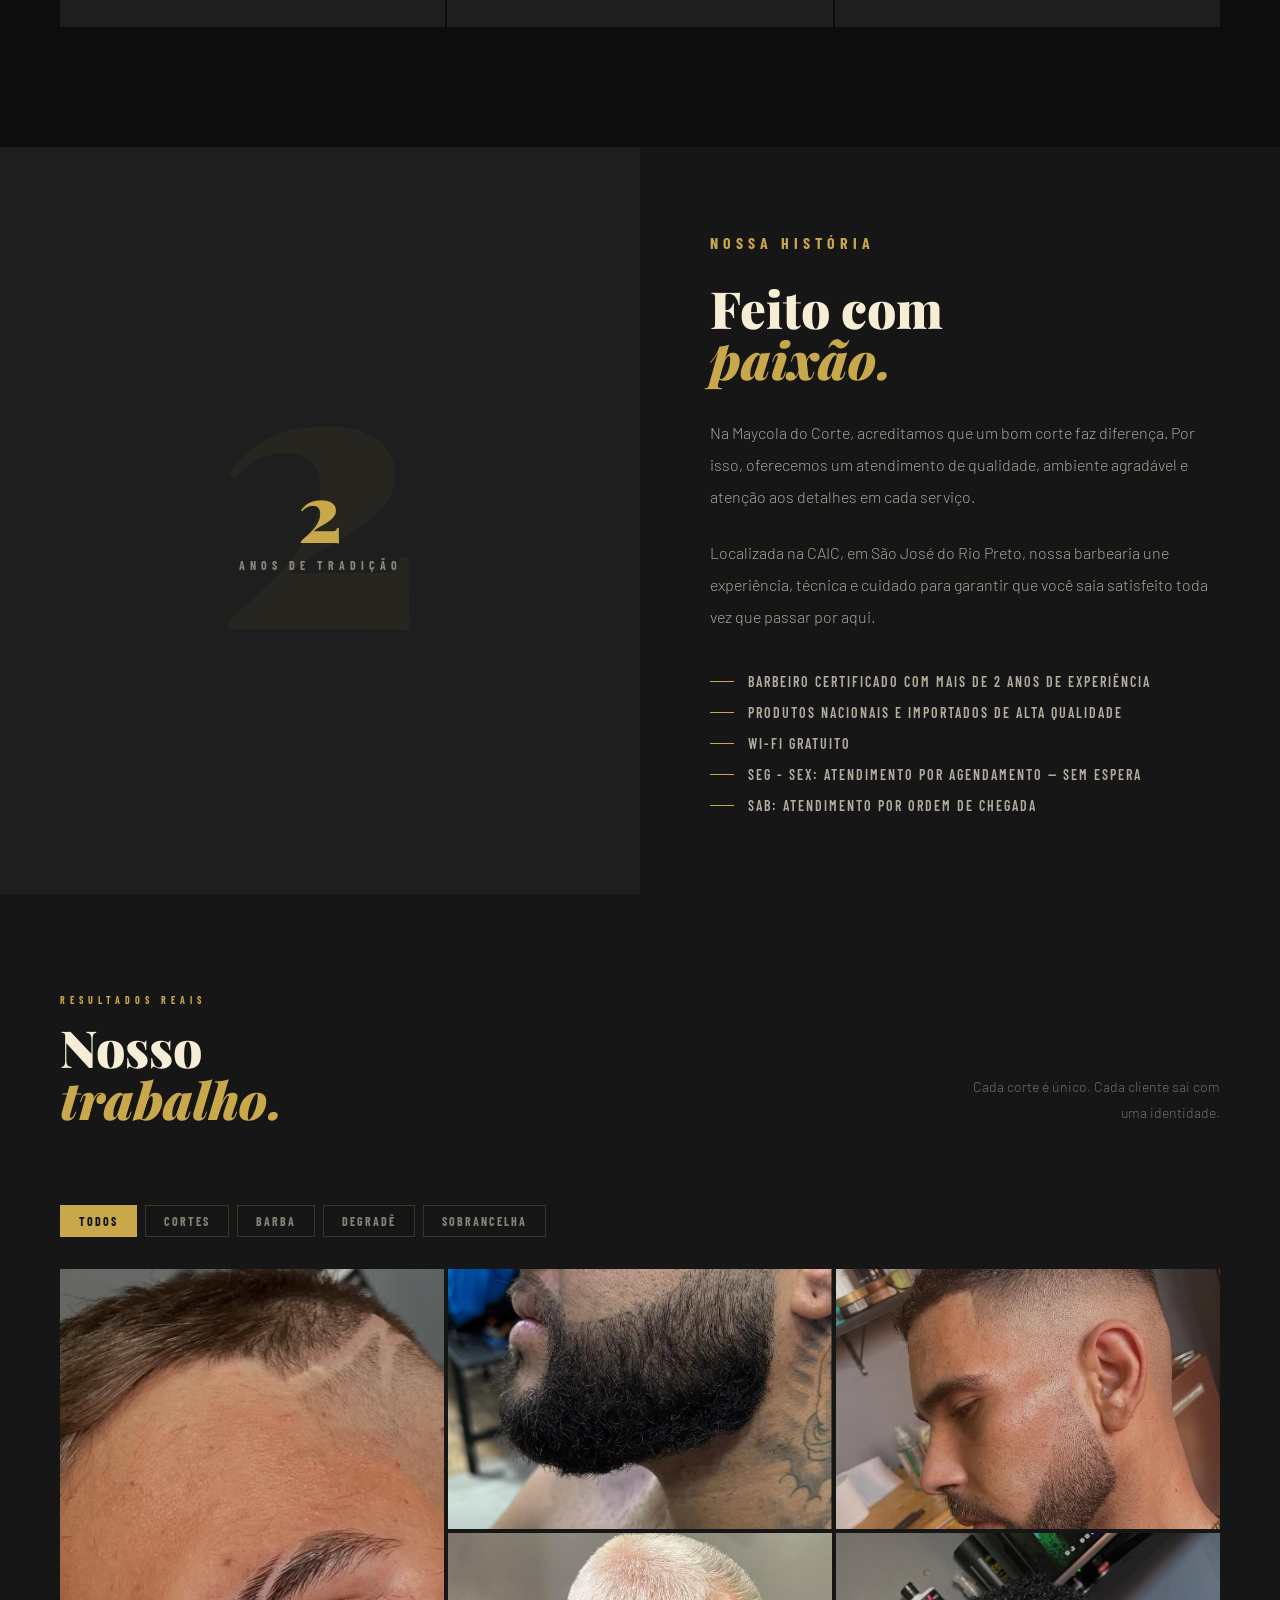
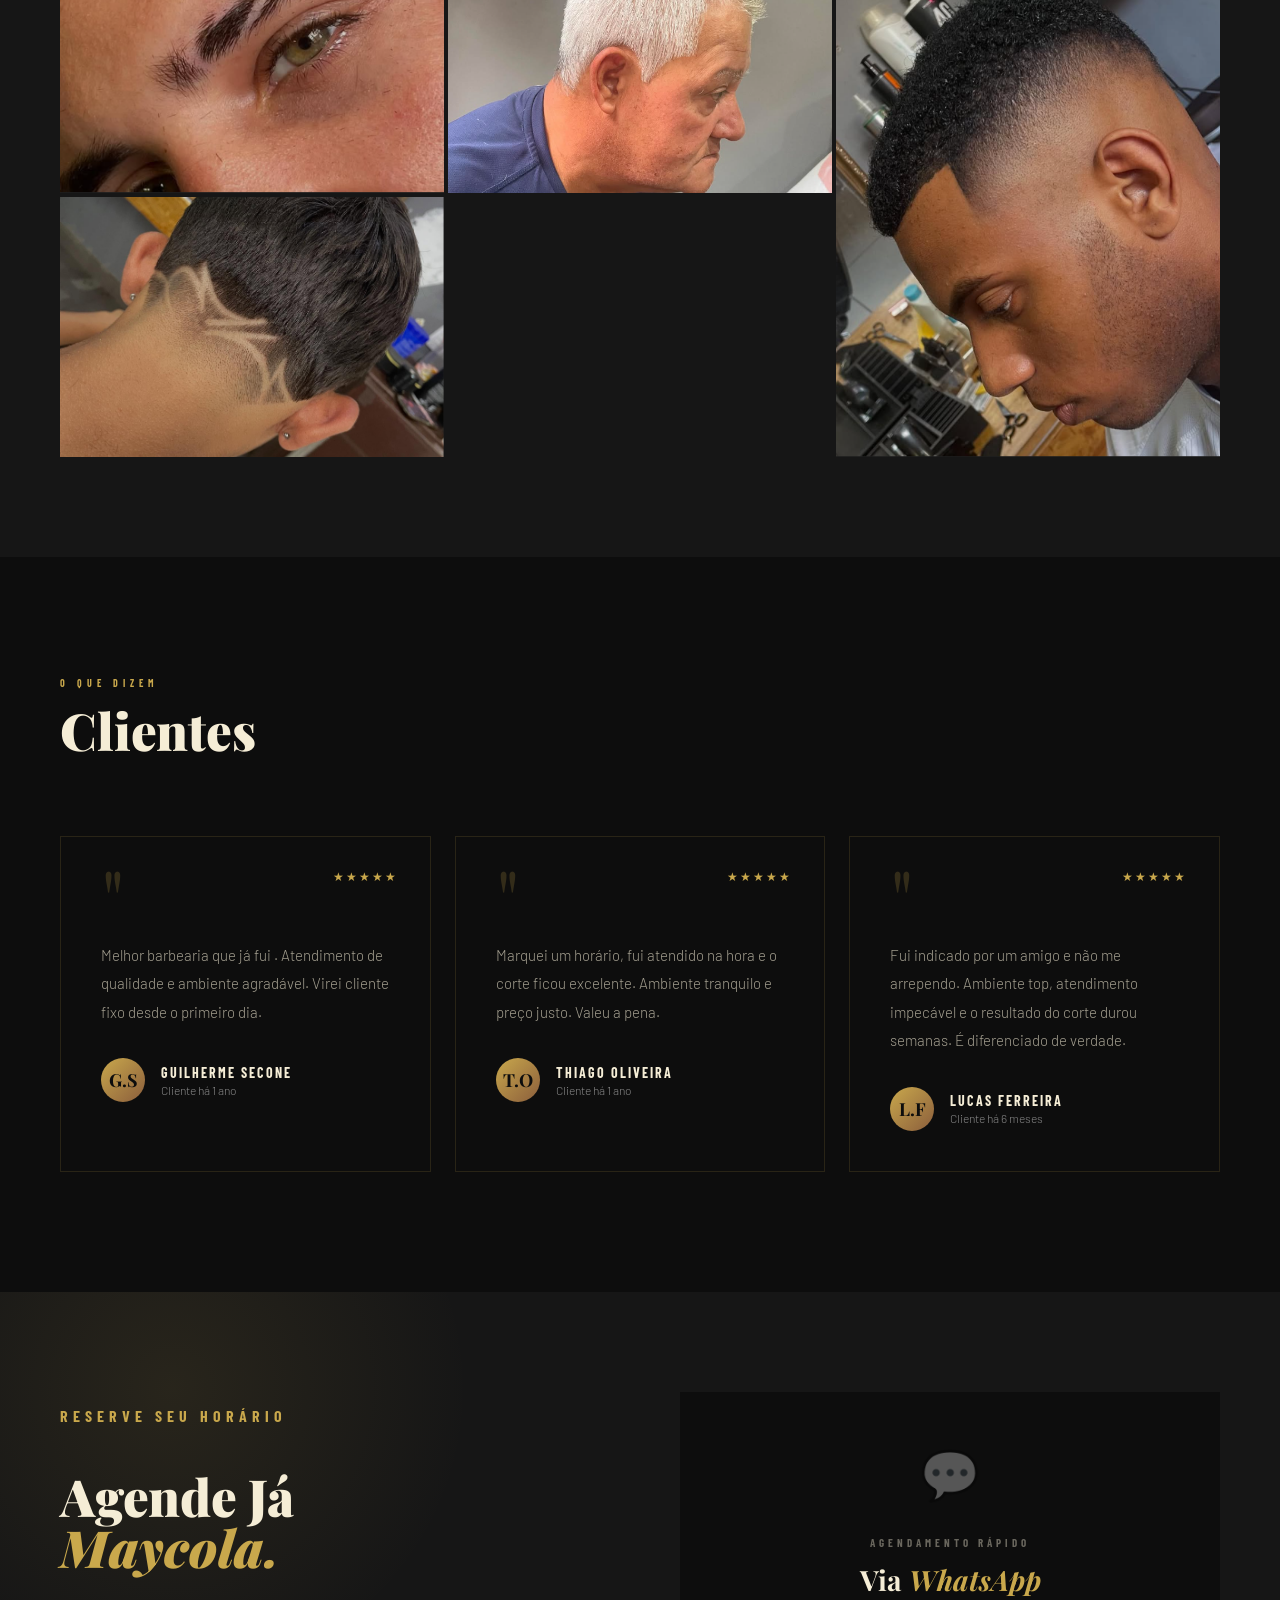
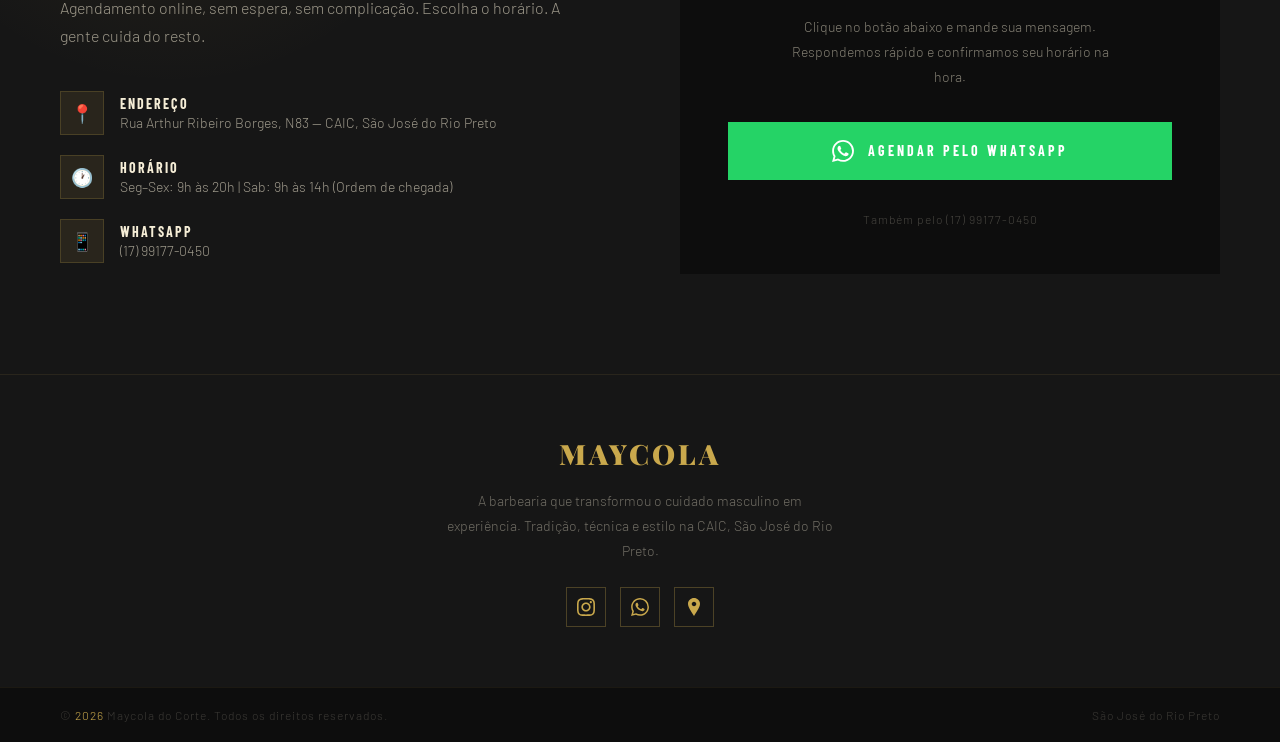
==== commit 133be6dc: "galeria por partes" ====
--- a/index.html
+++ b/index.html
@@ -172,33 +172,29 @@
     <p style="font-size:14px; color:rgba(245,237,214,0.4); max-width:260px; line-height:1.8; text-align:right;">Cada corte é único. Cada cliente sai com uma identidade.</p>
   </div>
 
-  <div class="gallery-grid">
-    <div class="gallery-item reveal tall">
-      <img src="images/sobrancelha.png" alt="Sobrancelha" loading="lazy">
-      <div class="gallery-overlay"><span>Sobrancelha</span></div>
-    </div>
-    <div class="gallery-item reveal">
-      <img src="images/barba.png" alt="Barba modelada" loading="lazy">
-      <div class="gallery-overlay"><span>Barba Completa</span></div>
-    </div>
-    <div class="gallery-item reveal">
-      <img src="images/fade+barba.png" alt="Fade masculino" loading="lazy">
-      <div class="gallery-overlay"><span>Fade + Barba</span></div>
-    </div>
-    <div class="gallery-item reveal">
-      <img src="images/social.png" alt="Corte social" loading="lazy">
-      <div class="gallery-overlay"><span>Social</span></div>
-    </div>
-    <div class="gallery-item reveal tall">
-      <img src= "images/degrade11.png" alt="Degradê" loading="lazy">
-      <div class="gallery-overlay"><span>Degradê</span></div>
-    </div>
-    <div class="gallery-item reveal">
-      <img src= "images/degrade.png" alt="Corte degradê" loading="lazy">
-      <div class="gallery-overlay"><span>Degradê + freestyle</span></div>
-    </div>
-  </div>
-</section>
+  <!-- Abas de filtro: preenchidas dinamicamente pelo script.js a partir de
+       GALLERY_ITEMS, na mesma lógica do galeria.html do Nossa História -->
+  <div class="gallery-filters" id="galleryFilters"></div>
+
+  <!-- Grade preenchida via JS (ver GALLERY_ITEMS em script.js).
+       Adicionar uma foto nova = adicionar um objeto no array, sem tocar aqui. -->
+  <div class="gallery-grid" id="galleryGrid"></div>
+</section>
+
+<!-- LIGHTBOX DA GALERIA -->
+<div class="lightbox" id="lightbox">
+  <div class="lightbox-bg" id="lightboxBg"></div>
+  <button class="lightbox-close" id="lightboxClose" aria-label="Fechar">✕</button>
+  <button class="lightbox-arrow lightbox-prev" id="lightboxPrev" aria-label="Anterior">‹</button>
+  <button class="lightbox-arrow lightbox-next" id="lightboxNext" aria-label="Próxima">›</button>
+  <div class="lightbox-box">
+    <img id="lightboxImg" src="" alt="">
+    <div class="lightbox-caption">
+      <span id="lightboxLabel"></span>
+      <span class="lightbox-count" id="lightboxCount"></span>
+    </div>
+  </div>
+</div>
 
 <!-- DEPOIMENTOS -->
 <section class="testimonials-section" id="depoimentos">
@@ -338,4 +334,4 @@
 </a>
 
 </body>
-</html>
+</html>
--- a/style.css
+++ b/style.css
@@ -642,8 +642,13 @@
 }
 
 /* AGENDAMENTO */
+/* Antes: background sólido em var(--gold), única seção do site sem o dourado
+   como accent. Corrigido para manter o padrão visual (fundo escuro + glow
+   dourado sutil), igual ao .hero-bg. */
 .booking-section {
-    background: var(--gold);
+    position: relative;
+    background: var(--dark-2);
+    overflow: hidden;
     padding: 100px 60px;
     display: grid;
     grid-template-columns: 1fr 1fr;
@@ -651,18 +656,36 @@
     align-items: center;
 }
 
+.booking-section::before {
+    content: '';
+    position: absolute;
+    top: -30%;
+    left: -10%;
+    width: 600px;
+    height: 600px;
+    border-radius: 50%;
+    background: radial-gradient(circle, rgba(201, 168, 76, 0.10) 0%, transparent 70%);
+    pointer-events: none;
+    z-index: 0;
+}
+
+.booking-left {
+    position: relative;
+    z-index: 1;
+}
+
 .booking-left .section-tag {
-    color: var(--dark);
-    opacity: 0.6;
+    color: var(--gold);
+    opacity: 1;
 }
 
 .booking-left .section-title {
-    color: var(--dark);
+    color: var(--cream);
     margin-bottom: 20px;
 }
 
 .booking-left p {
-    color: rgba(13, 13, 13, 0.6);
+    color: rgba(245, 237, 214, 0.6);
     font-size: 16px;
     line-height: 1.8;
     margin-bottom: 40px;
@@ -683,7 +706,8 @@
 .booking-info-icon {
     width: 44px;
     height: 44px;
-    background: rgba(13, 13, 13, 0.1);
+    background: rgba(201, 168, 76, 0.1);
+    border: 1px solid rgba(201, 168, 76, 0.2);
     display: flex;
     align-items: center;
     justify-content: center;
@@ -698,15 +722,17 @@
     font-size: 14px;
     letter-spacing: 2px;
     text-transform: uppercase;
-    color: var(--dark);
+    color: var(--cream);
 }
 
 .booking-info-text span {
     font-size: 14px;
-    color: rgba(13, 13, 13, 0.6);
+    color: rgba(245, 237, 214, 0.6);
 }
 
 .booking-form {
+    position: relative;
+    z-index: 1;
     background: var(--dark);
     padding: 48px;
 }
@@ -854,7 +880,9 @@
 .gallery-grid {
     display: grid;
     grid-template-columns: repeat(3, 1fr);
-    grid-template-rows: 260px 260px;
+    /* auto (não fixo em 2 linhas): com os filtros, uma categoria pode ter
+       só 1-2 fotos, e um grid-template-rows fixo deixaria linha vazia sobrando */
+    grid-auto-rows: 260px;
     gap: 4px;
 }
 
@@ -862,6 +890,7 @@
     position: relative;
     overflow: hidden;
     background: var(--dark-3);
+    cursor: pointer;
 }
 
 .gallery-item.tall {
@@ -902,6 +931,169 @@
     letter-spacing: 3px;
     text-transform: uppercase;
     color: var(--gold);
+}
+
+/* ABAS DE FILTRO DA GALERIA */
+.gallery-filters {
+    display: flex;
+    flex-wrap: wrap;
+    gap: 8px;
+    margin-bottom: 32px;
+}
+
+.gallery-filter-btn {
+    font-family: 'Barlow Condensed', sans-serif;
+    font-size: 12px;
+    font-weight: 700;
+    letter-spacing: 2px;
+    text-transform: uppercase;
+    color: rgba(245, 237, 214, 0.5);
+    background: transparent;
+    border: 1px solid rgba(201, 168, 76, 0.2);
+    padding: 8px 18px;
+    cursor: pointer;
+    transition: all 0.25s ease;
+}
+
+.gallery-filter-btn:hover {
+    color: var(--cream);
+    border-color: rgba(201, 168, 76, 0.5);
+}
+
+.gallery-filter-btn.active {
+    color: var(--dark);
+    background: var(--gold);
+    border-color: var(--gold);
+}
+
+/* LIGHTBOX */
+.lightbox {
+    position: fixed;
+    inset: 0;
+    z-index: 1000;
+    display: flex;
+    align-items: center;
+    justify-content: center;
+    padding: 24px;
+    opacity: 0;
+    pointer-events: none;
+    transition: opacity 0.3s ease;
+}
+
+.lightbox.open {
+    opacity: 1;
+    pointer-events: all;
+}
+
+.lightbox-bg {
+    position: absolute;
+    inset: 0;
+    background: rgba(13, 13, 13, 0.95);
+    backdrop-filter: blur(10px);
+}
+
+.lightbox-box {
+    position: relative;
+    z-index: 1;
+    max-width: min(90vw, 760px);
+    width: 100%;
+    transform: scale(0.96) translateY(10px);
+    transition: transform 0.35s cubic-bezier(.16, 1, .3, 1);
+}
+
+.lightbox.open .lightbox-box {
+    transform: scale(1) translateY(0);
+}
+
+.lightbox-box img {
+    width: 100%;
+    max-height: 76vh;
+    object-fit: contain;
+    display: block;
+    border: 1px solid rgba(201, 168, 76, 0.2);
+}
+
+.lightbox-caption {
+    display: flex;
+    justify-content: space-between;
+    align-items: baseline;
+    margin-top: 16px;
+    padding: 0 4px;
+}
+
+.lightbox-caption span:first-child {
+    font-family: 'Barlow Condensed', sans-serif;
+    font-size: 14px;
+    font-weight: 700;
+    letter-spacing: 3px;
+    text-transform: uppercase;
+    color: var(--gold);
+}
+
+.lightbox-count {
+    font-size: 12px;
+    color: rgba(245, 237, 214, 0.4);
+    letter-spacing: 1px;
+}
+
+.lightbox-close,
+.lightbox-arrow {
+    position: absolute;
+    z-index: 2;
+    background: rgba(30, 30, 30, 0.8);
+    border: 1px solid rgba(201, 168, 76, 0.25);
+    color: var(--cream);
+    cursor: pointer;
+    display: flex;
+    align-items: center;
+    justify-content: center;
+    transition: all 0.2s ease;
+}
+
+.lightbox-close:hover,
+.lightbox-arrow:hover {
+    border-color: var(--gold);
+    color: var(--gold);
+}
+
+.lightbox-close {
+    top: 24px;
+    right: 24px;
+    width: 40px;
+    height: 40px;
+    border-radius: 50%;
+    font-size: 16px;
+}
+
+.lightbox-arrow {
+    top: 50%;
+    transform: translateY(-50%);
+    width: 48px;
+    height: 48px;
+    border-radius: 50%;
+    font-size: 22px;
+}
+
+.lightbox-prev { left: 24px; }
+.lightbox-next { right: 24px; }
+
+.lightbox-arrow:disabled {
+    opacity: 0.2;
+    pointer-events: none;
+}
+
+@media (max-width: 640px) {
+    .lightbox-arrow {
+        width: 38px;
+        height: 38px;
+        font-size: 18px;
+    }
+    .lightbox-prev { left: 8px; }
+    .lightbox-next { right: 8px; }
+    .lightbox-close {
+        top: 12px;
+        right: 12px;
+    }
 }
 
 @media (max-width: 900px) {
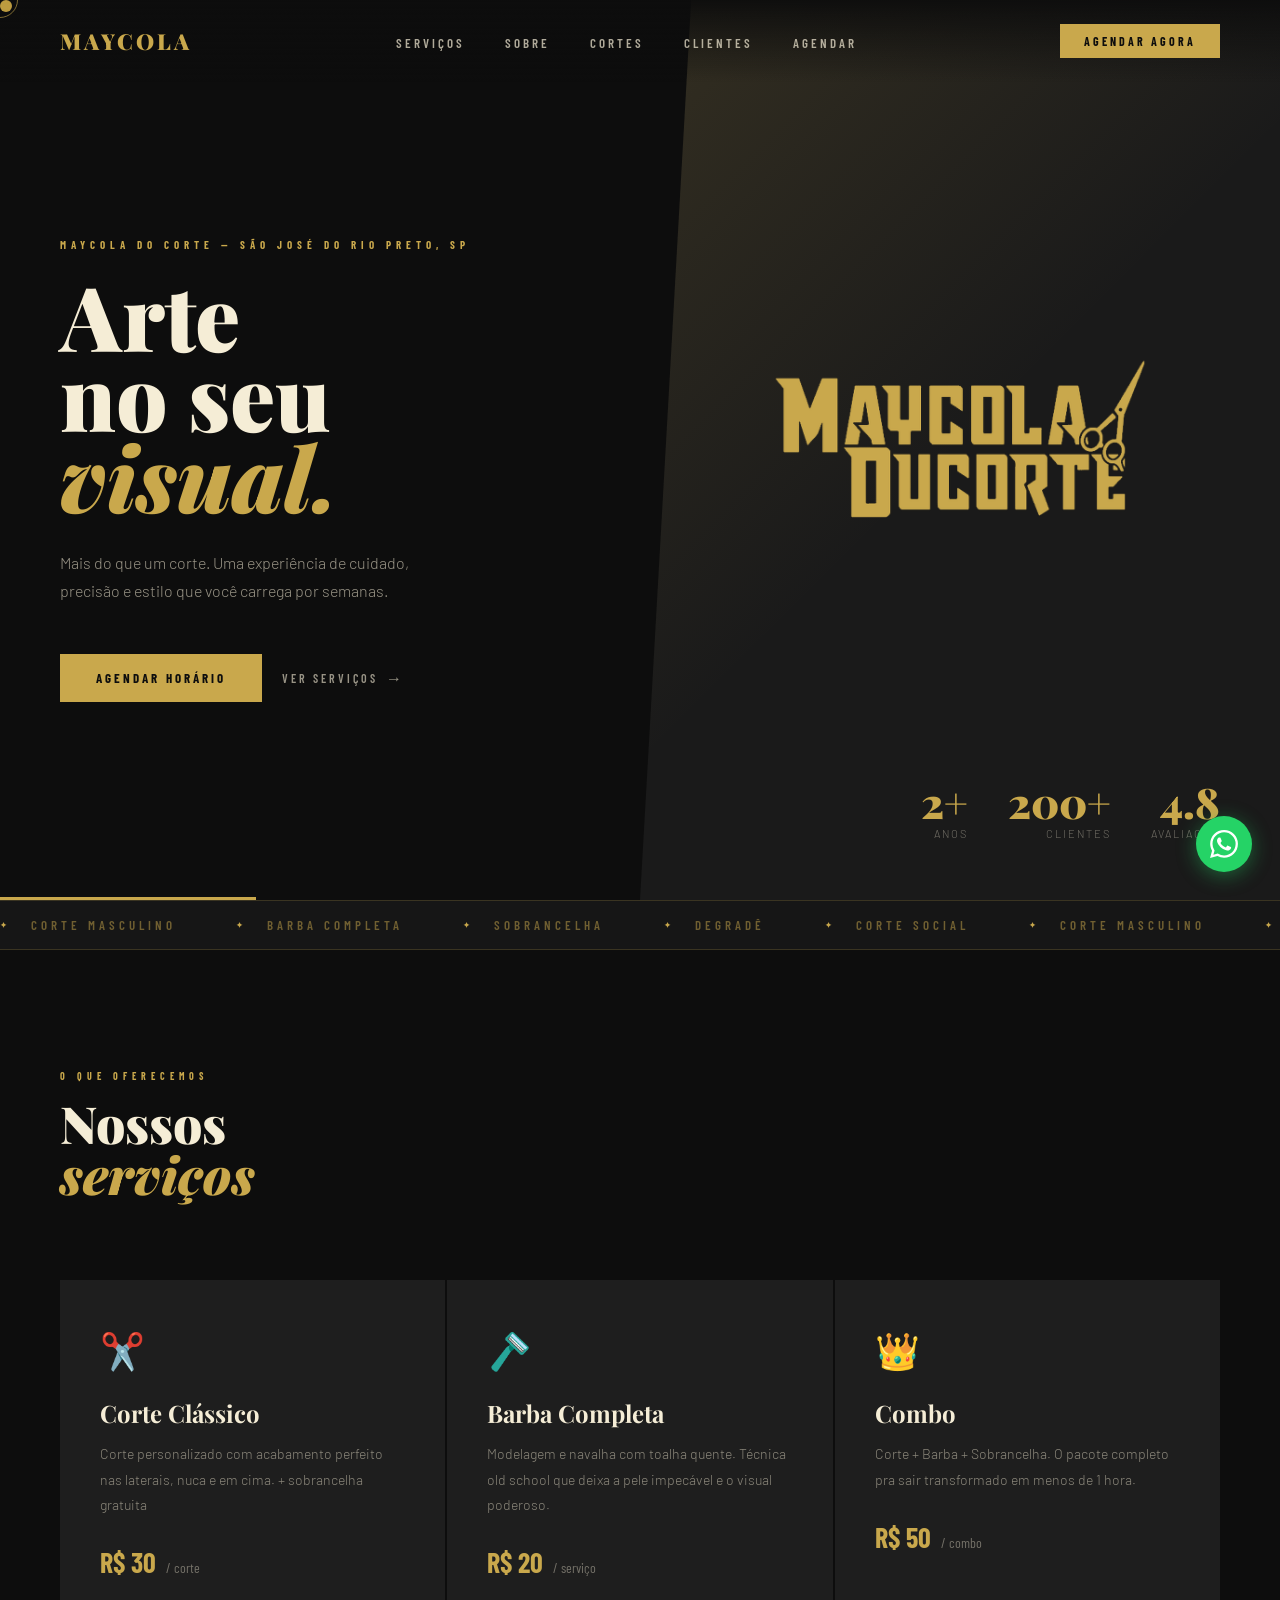
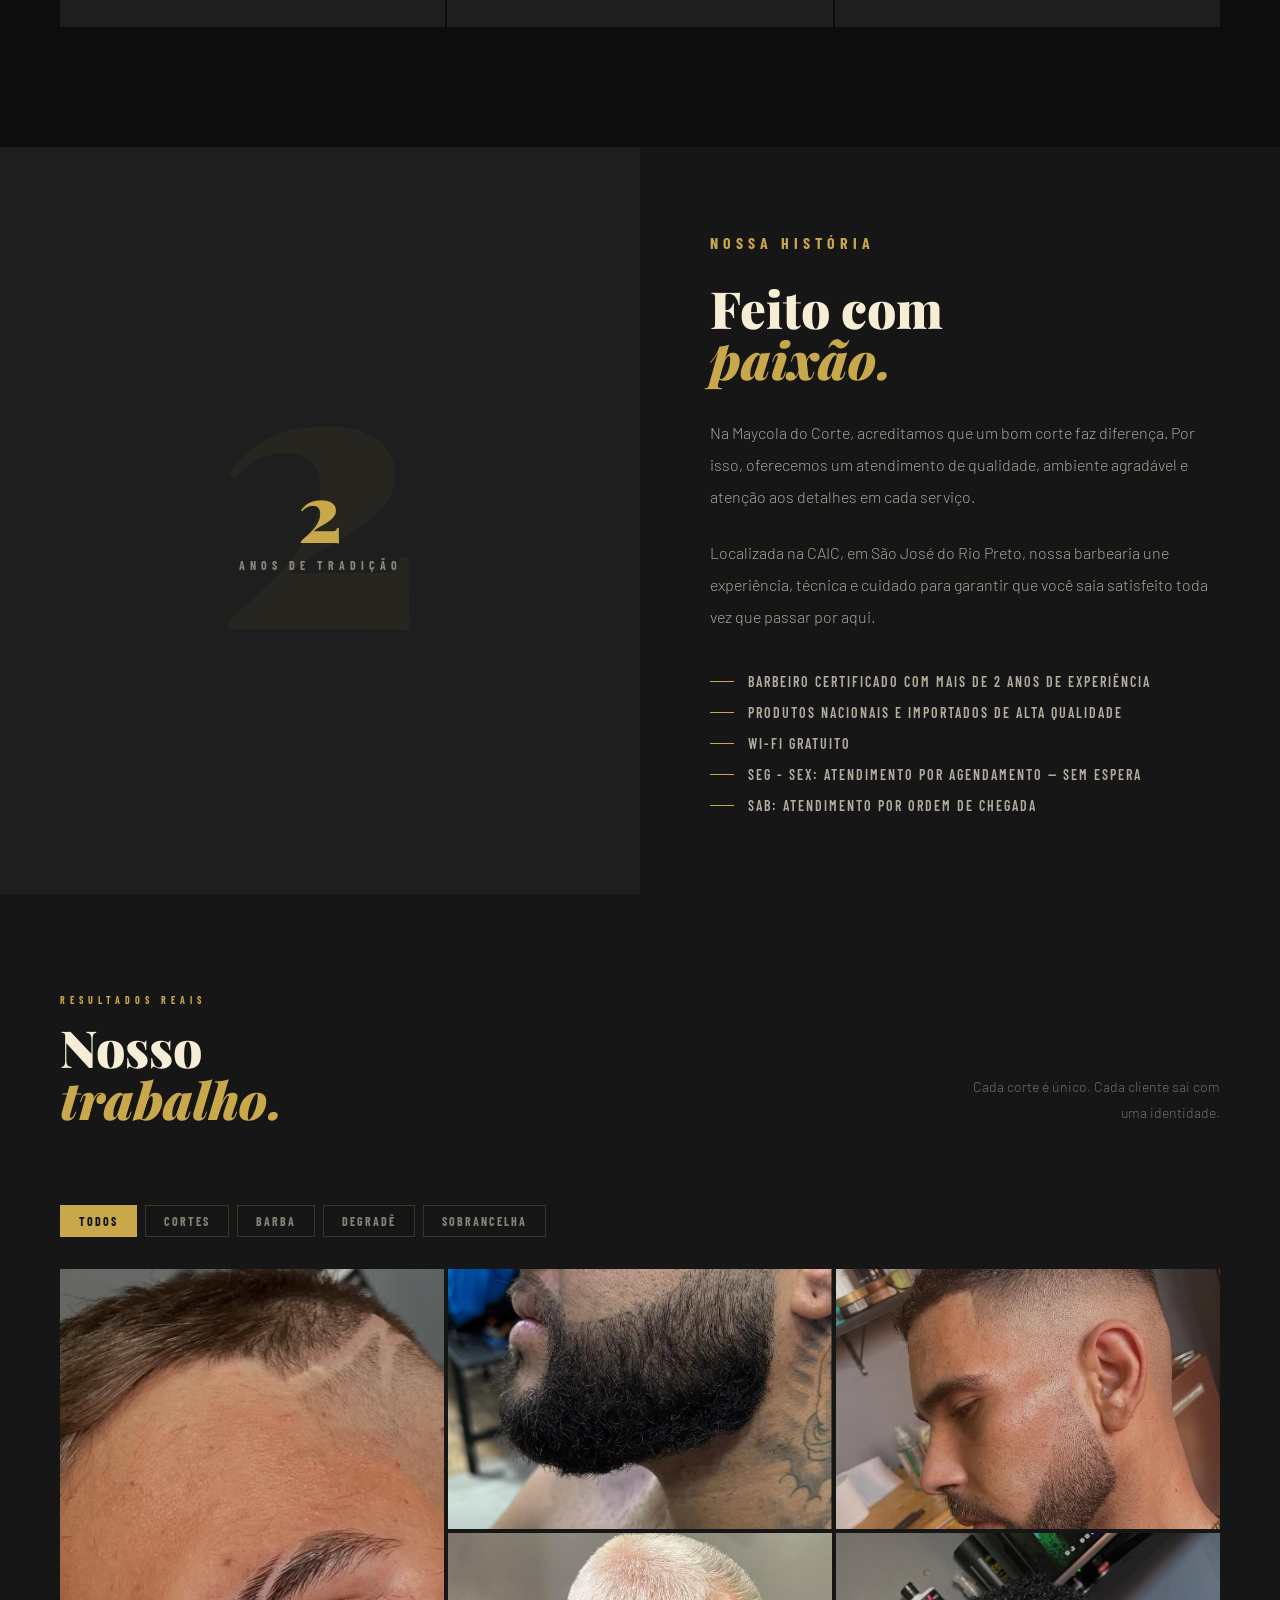
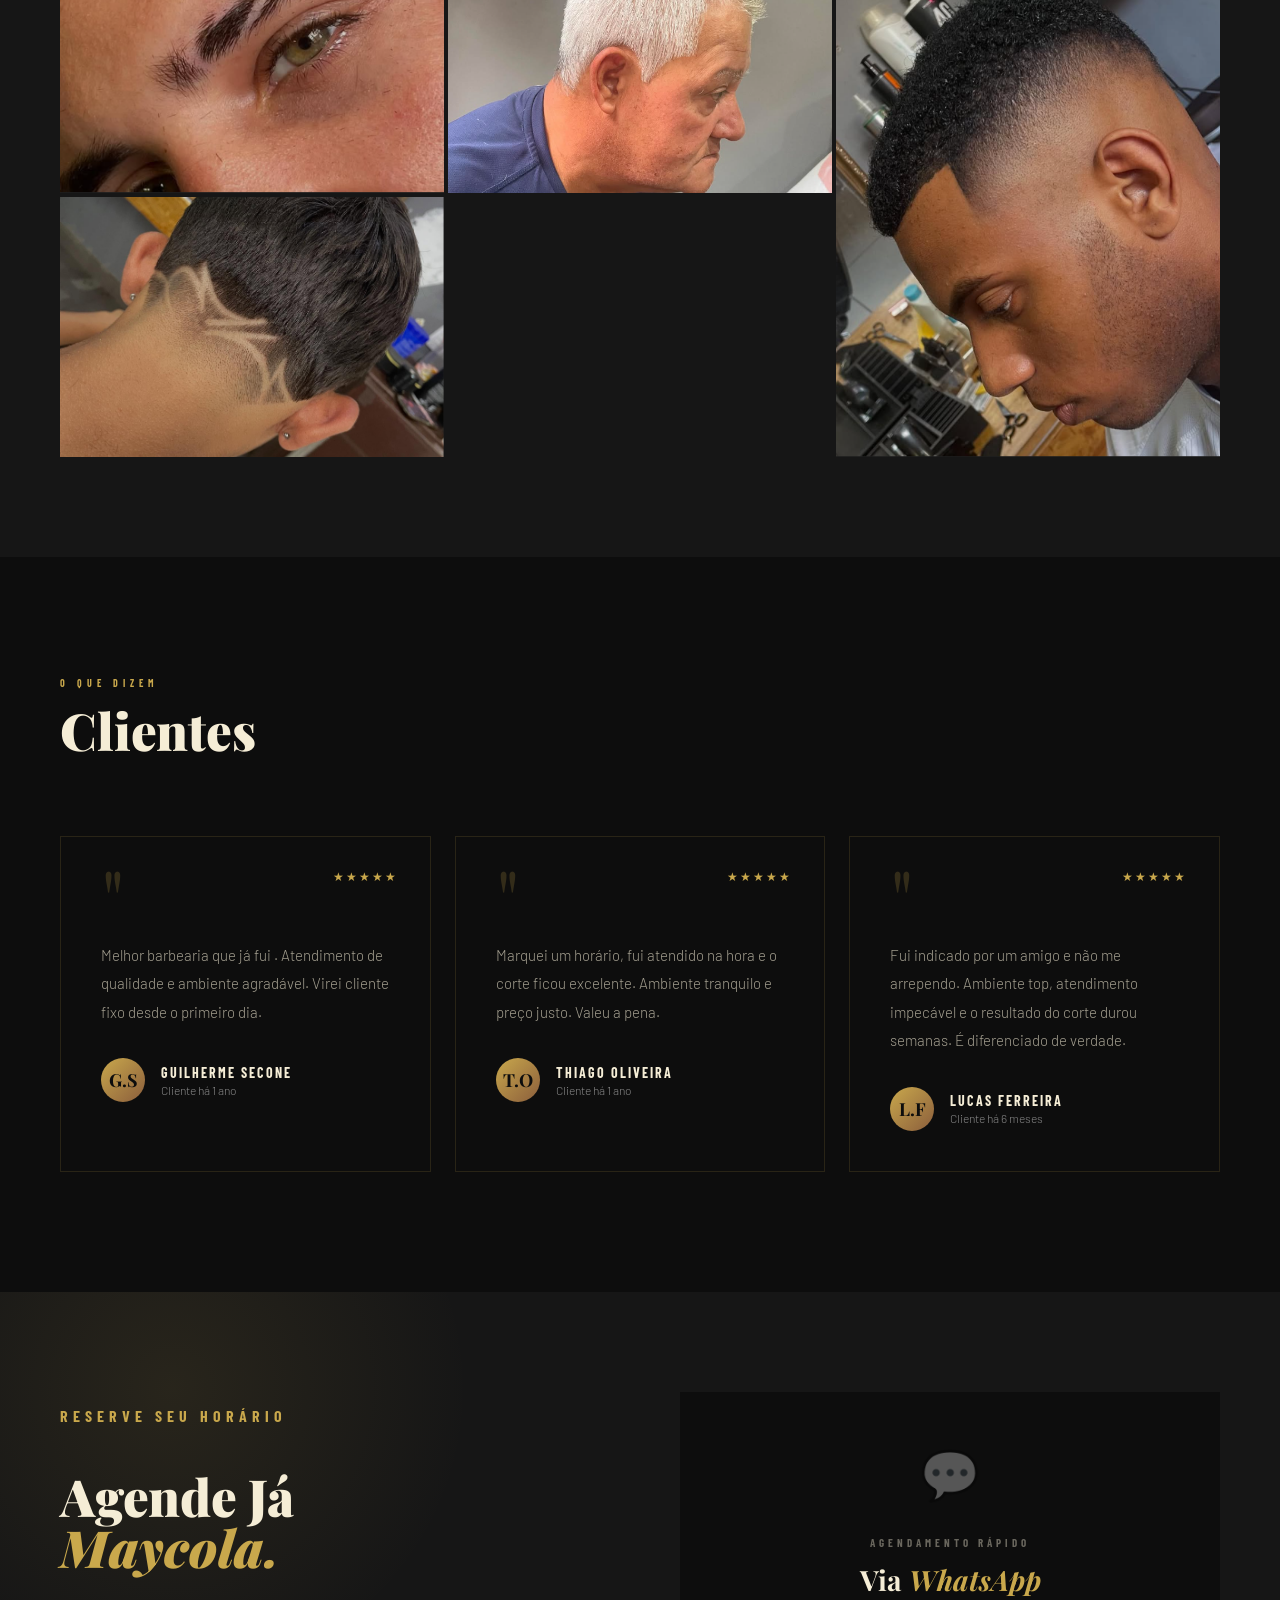
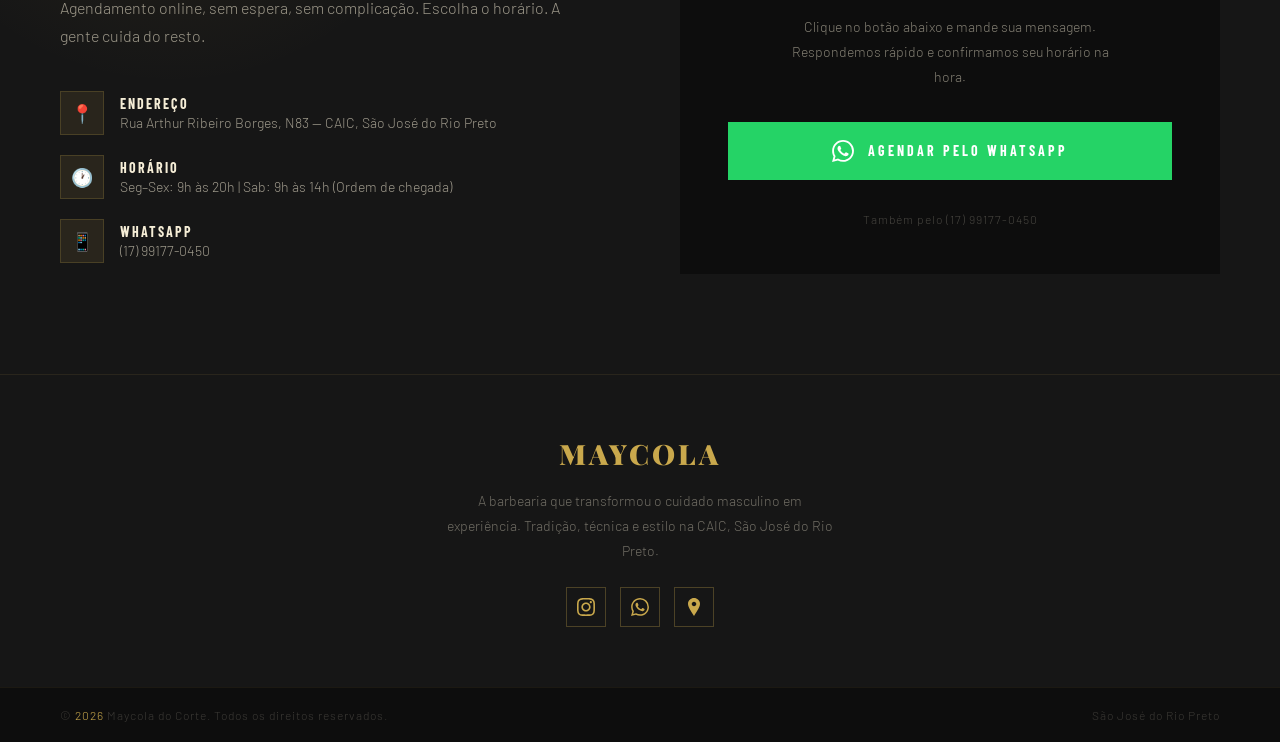
==== commit ba15dac0: "Atualizar o index.html" ====
--- a/index.html
+++ b/index.html
@@ -73,7 +73,6 @@
           src="[data-uri]"
           alt="Maycola du Corte"
           class="barber-illustration"
-          style="mix-blend-mode: lighten; filter: brightness(1.1);"
         />
       </div>
     </div>
--- a/style.css
+++ b/style.css
@@ -1100,6 +1100,10 @@
     .gallery-grid {
         grid-template-columns: repeat(2, 1fr);
         grid-template-rows: auto;
+        /* o gallery-grid base define grid-auto-rows:260px pro desktop; sem
+           essa sobrescrita aqui, a linha do grid reservava 260px mesmo com
+           itens de 180/220px, deixando um vão vazio abaixo de cada linha */
+        grid-auto-rows: auto;
     }
 
     .gallery-item.tall {
@@ -1117,6 +1121,10 @@
 }
 
 @media (max-width: 400px) {
+    .gallery-grid {
+        grid-auto-rows: auto;
+    }
+
     .gallery-item {
         height: 150px;
     }
